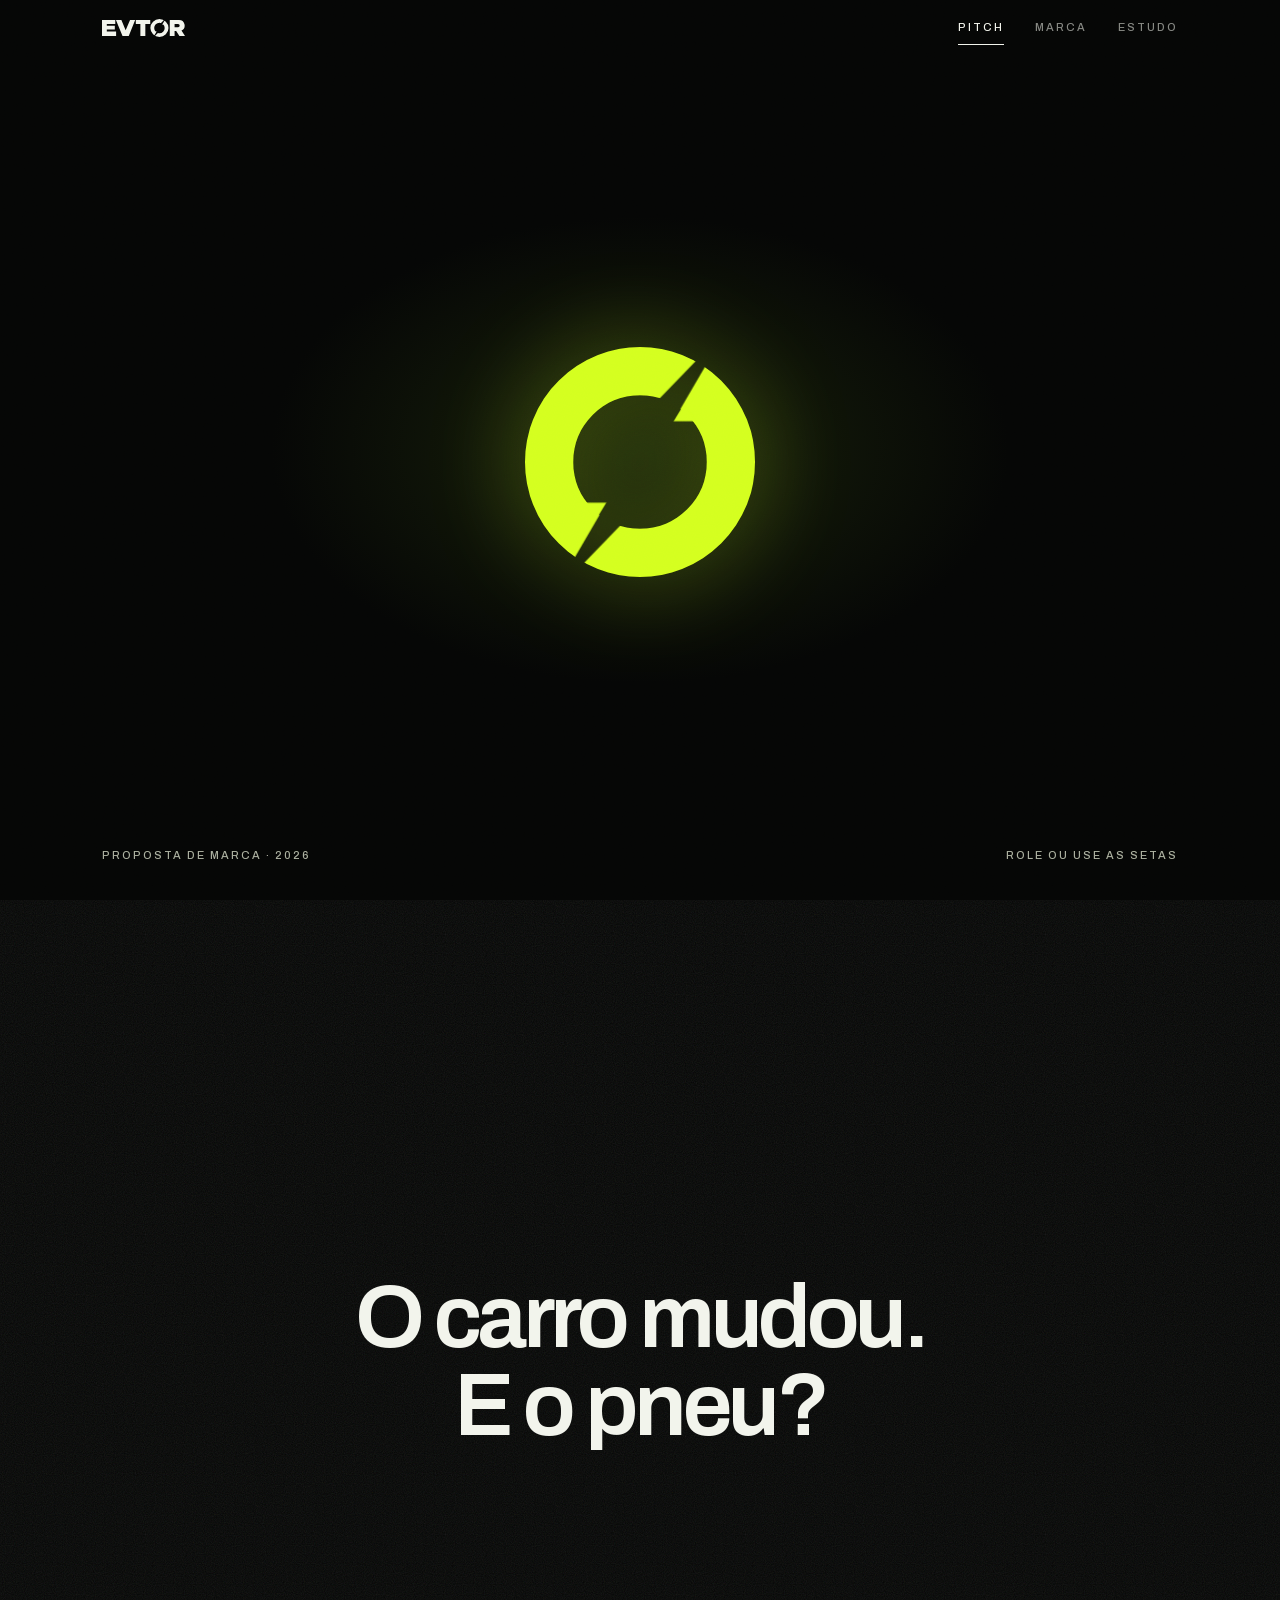
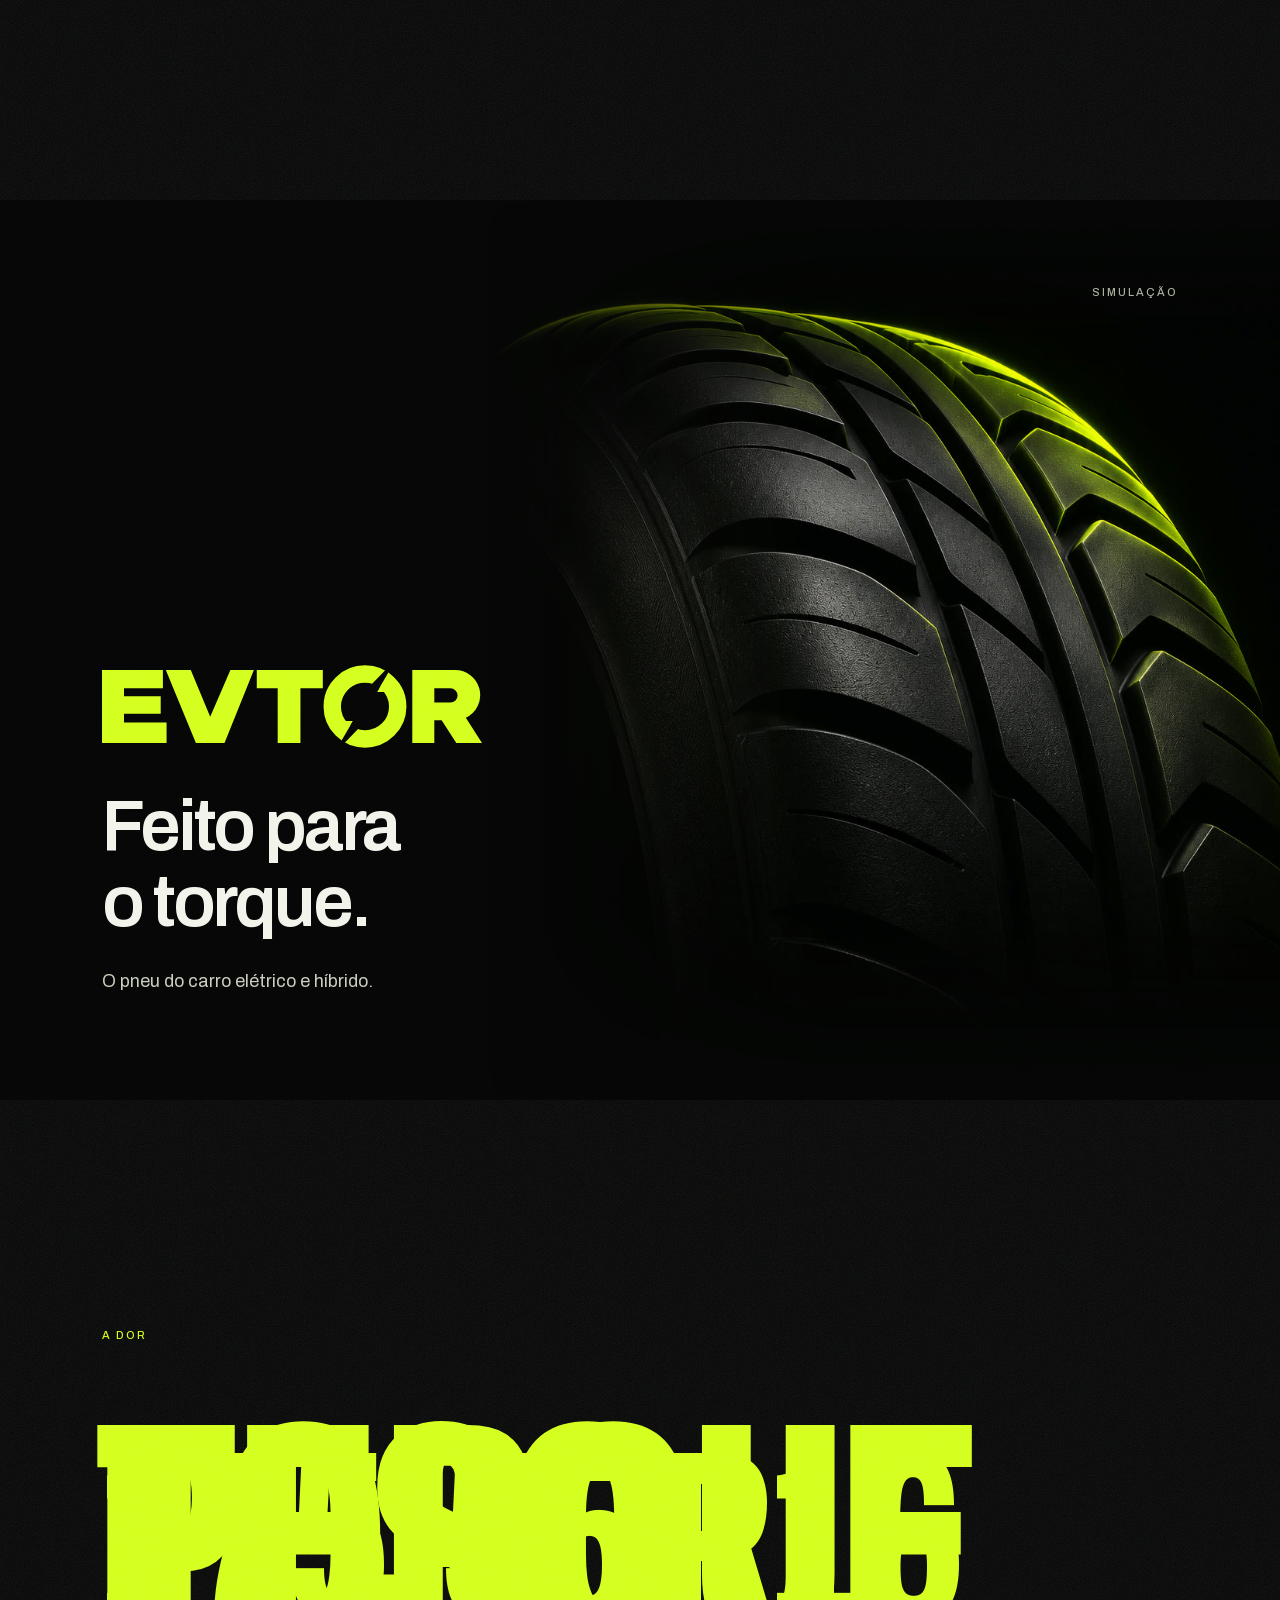
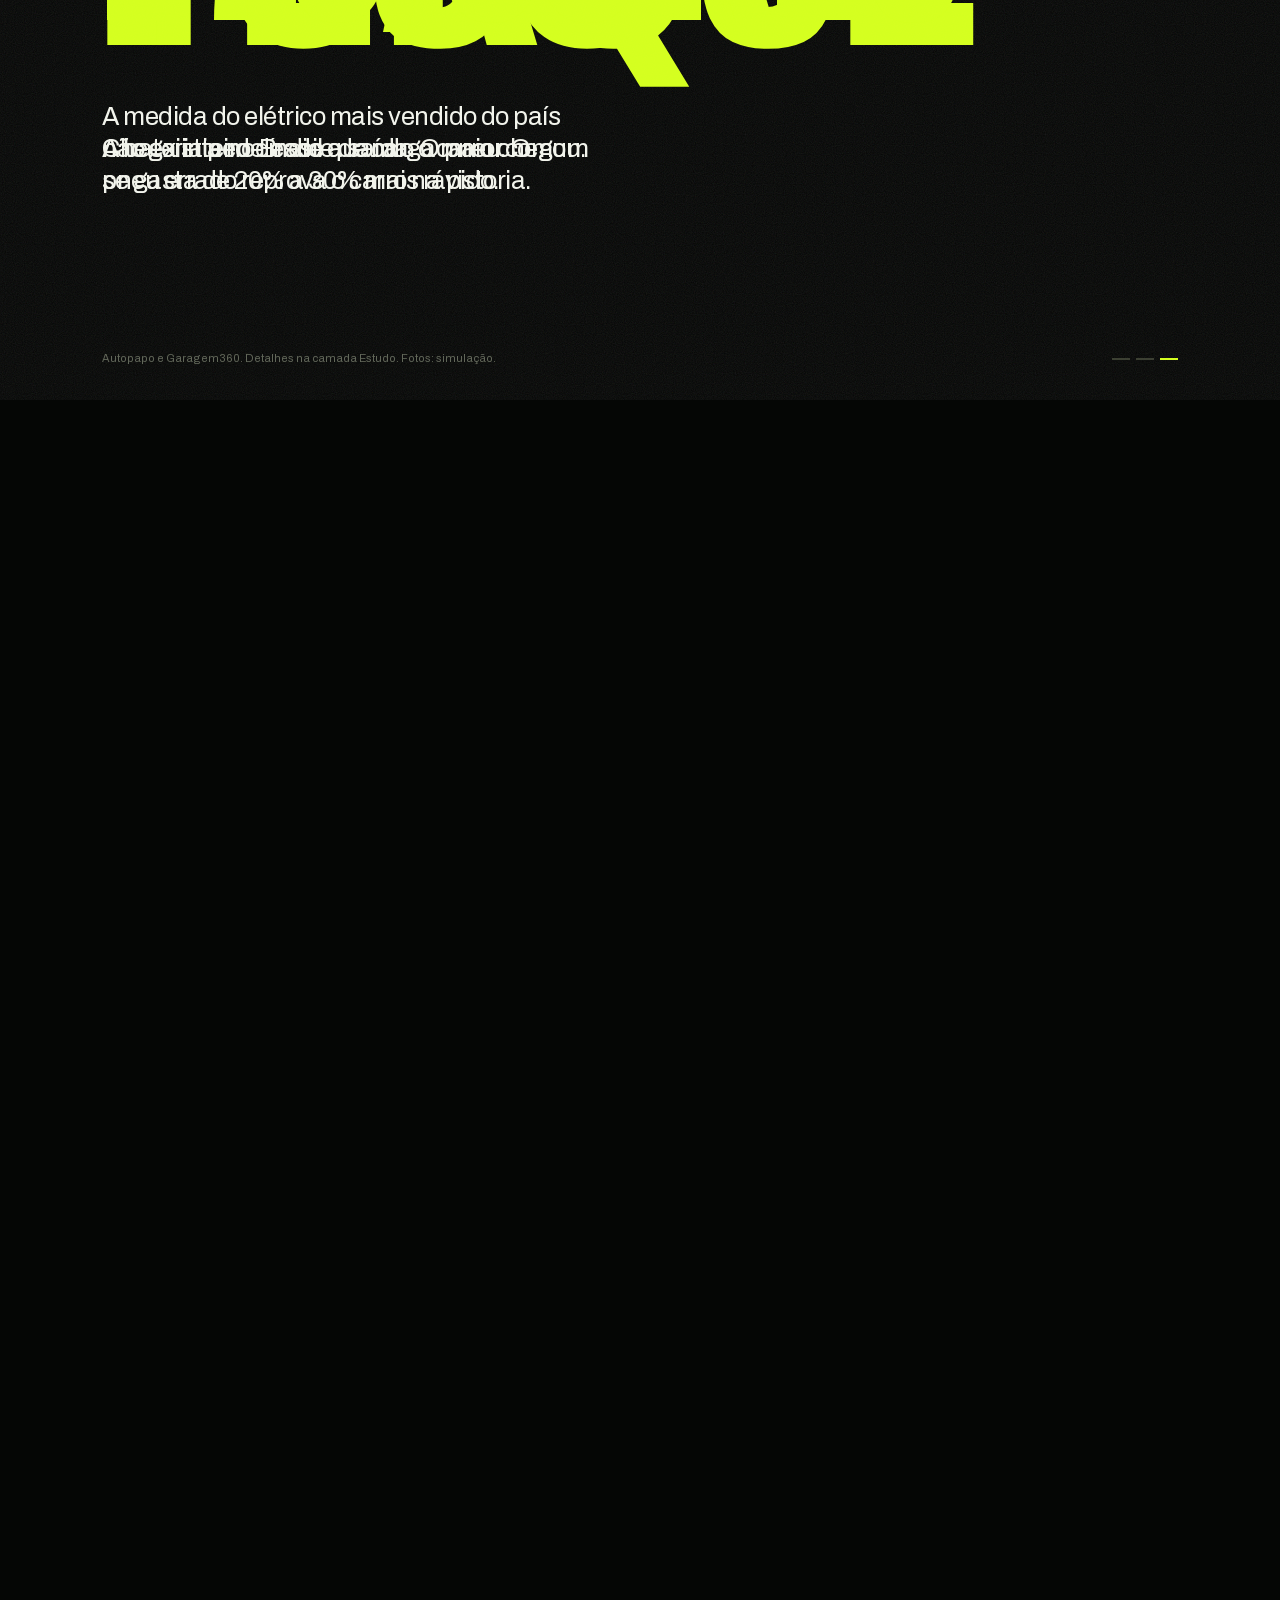
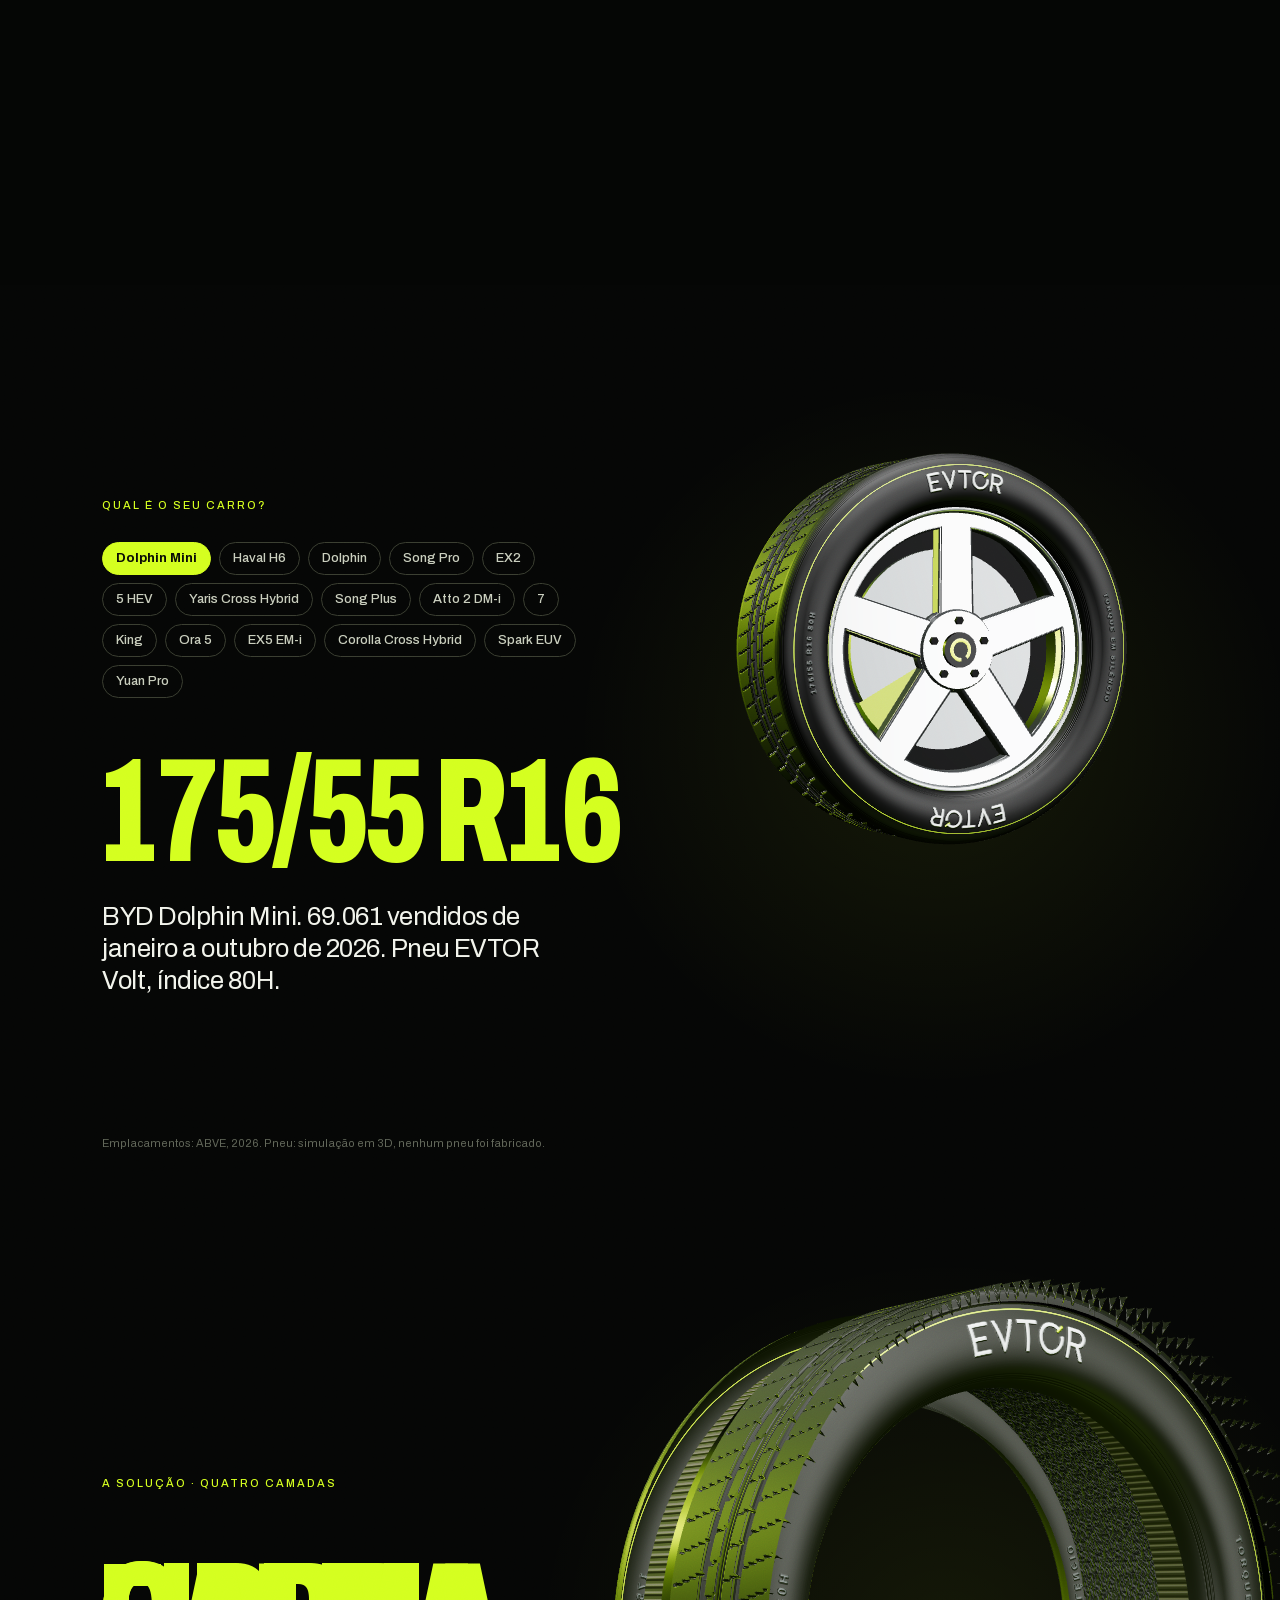
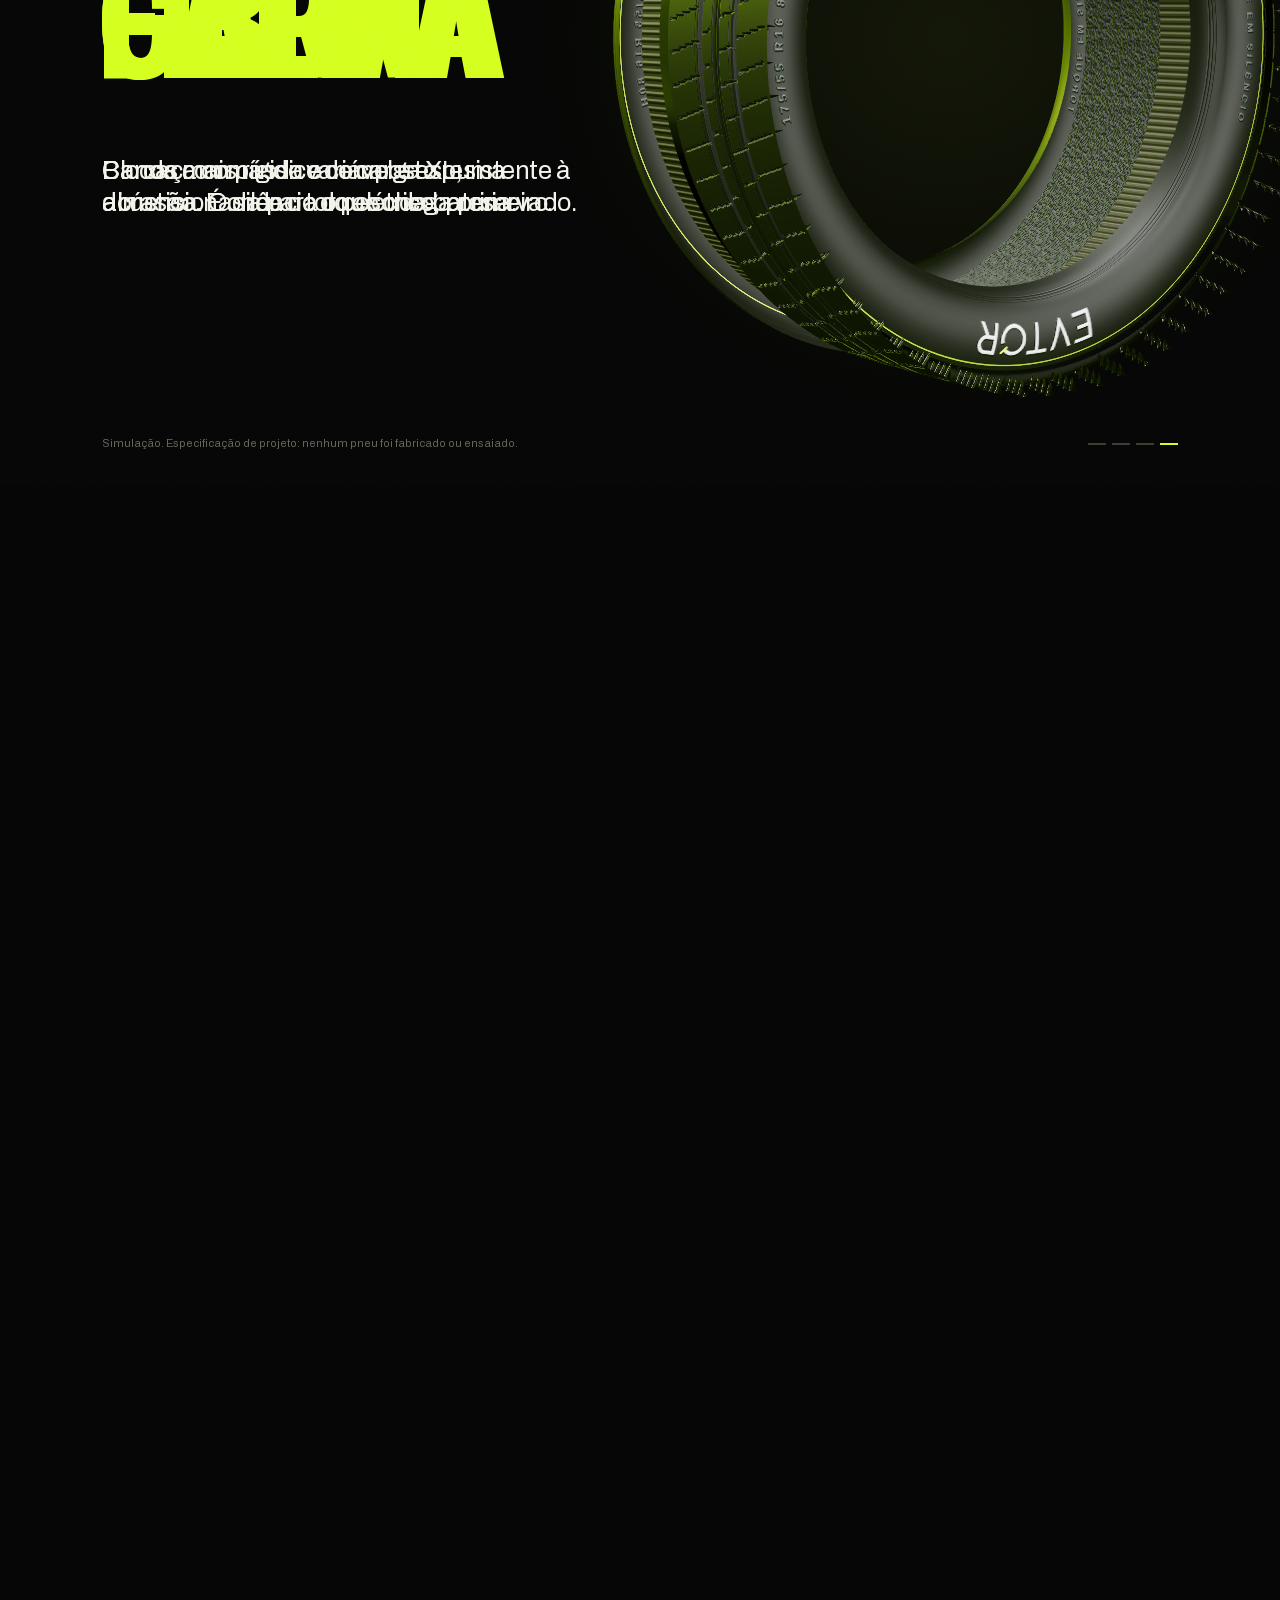
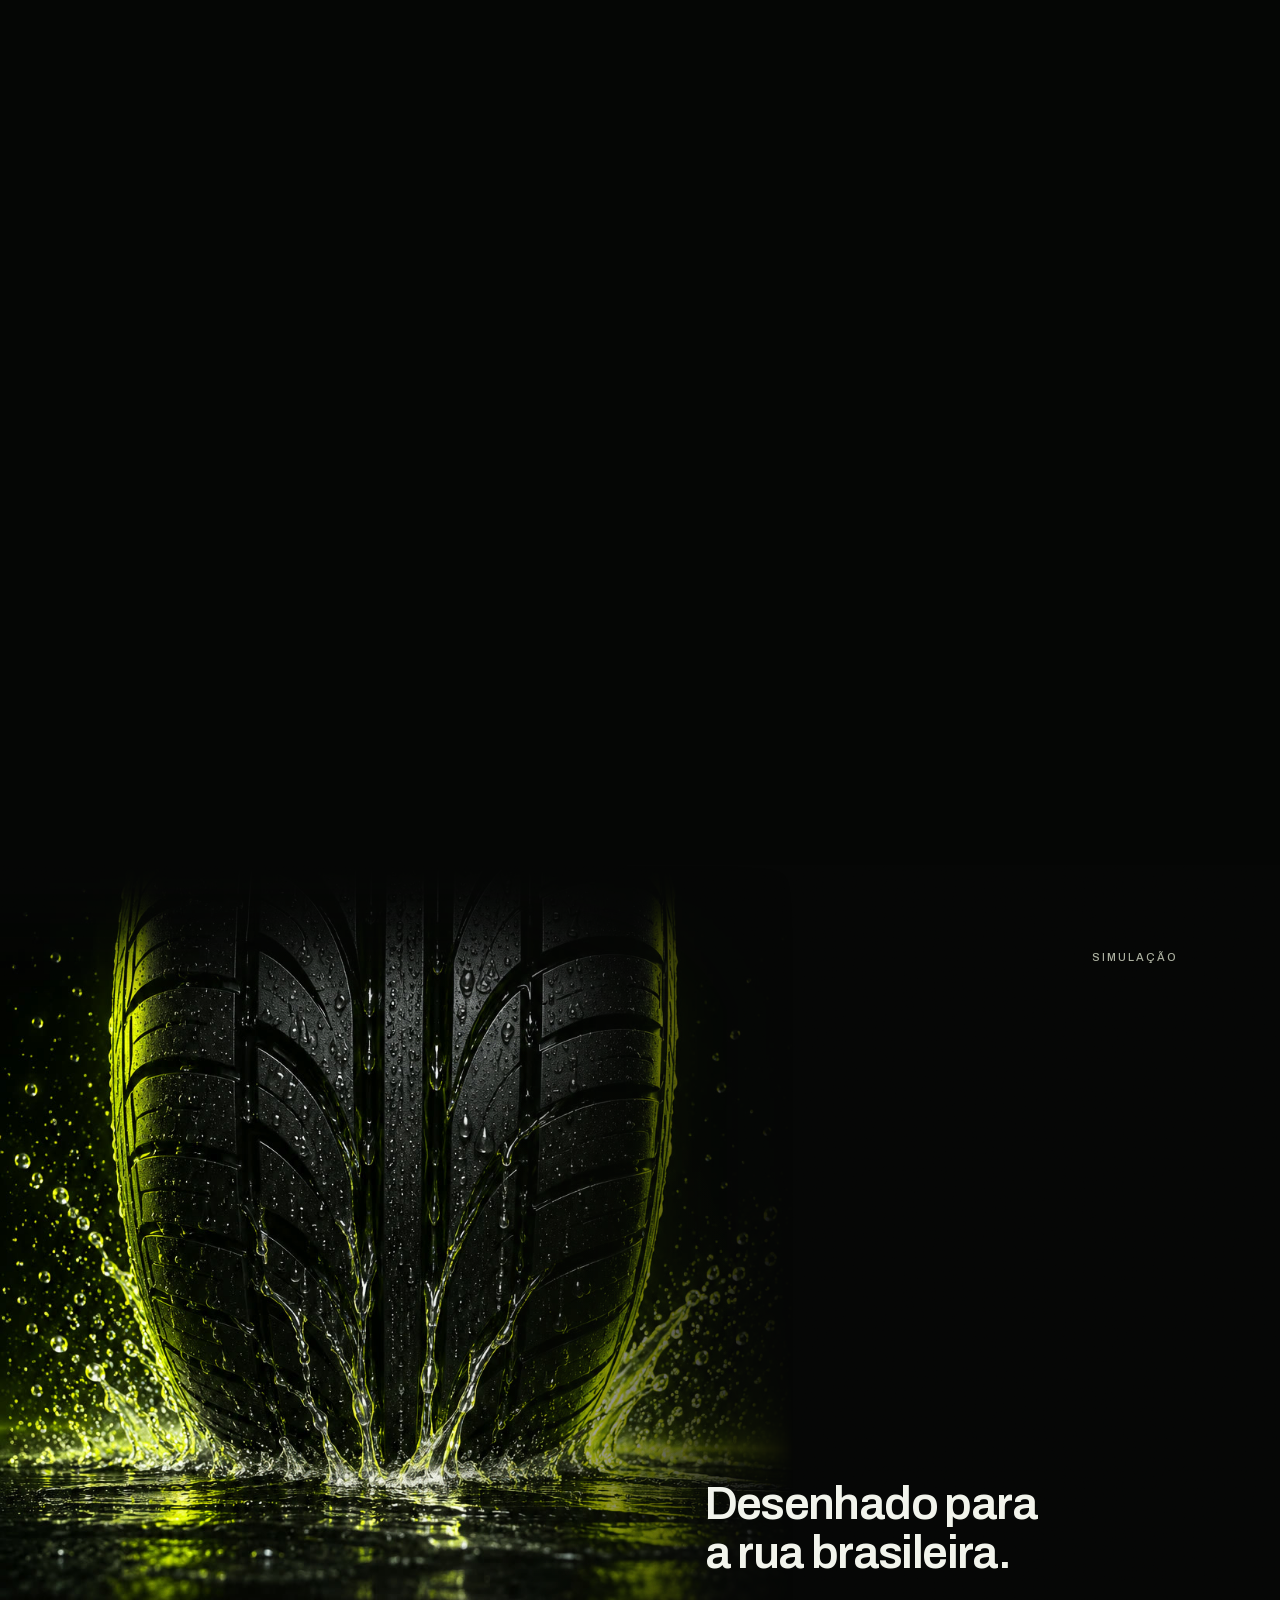
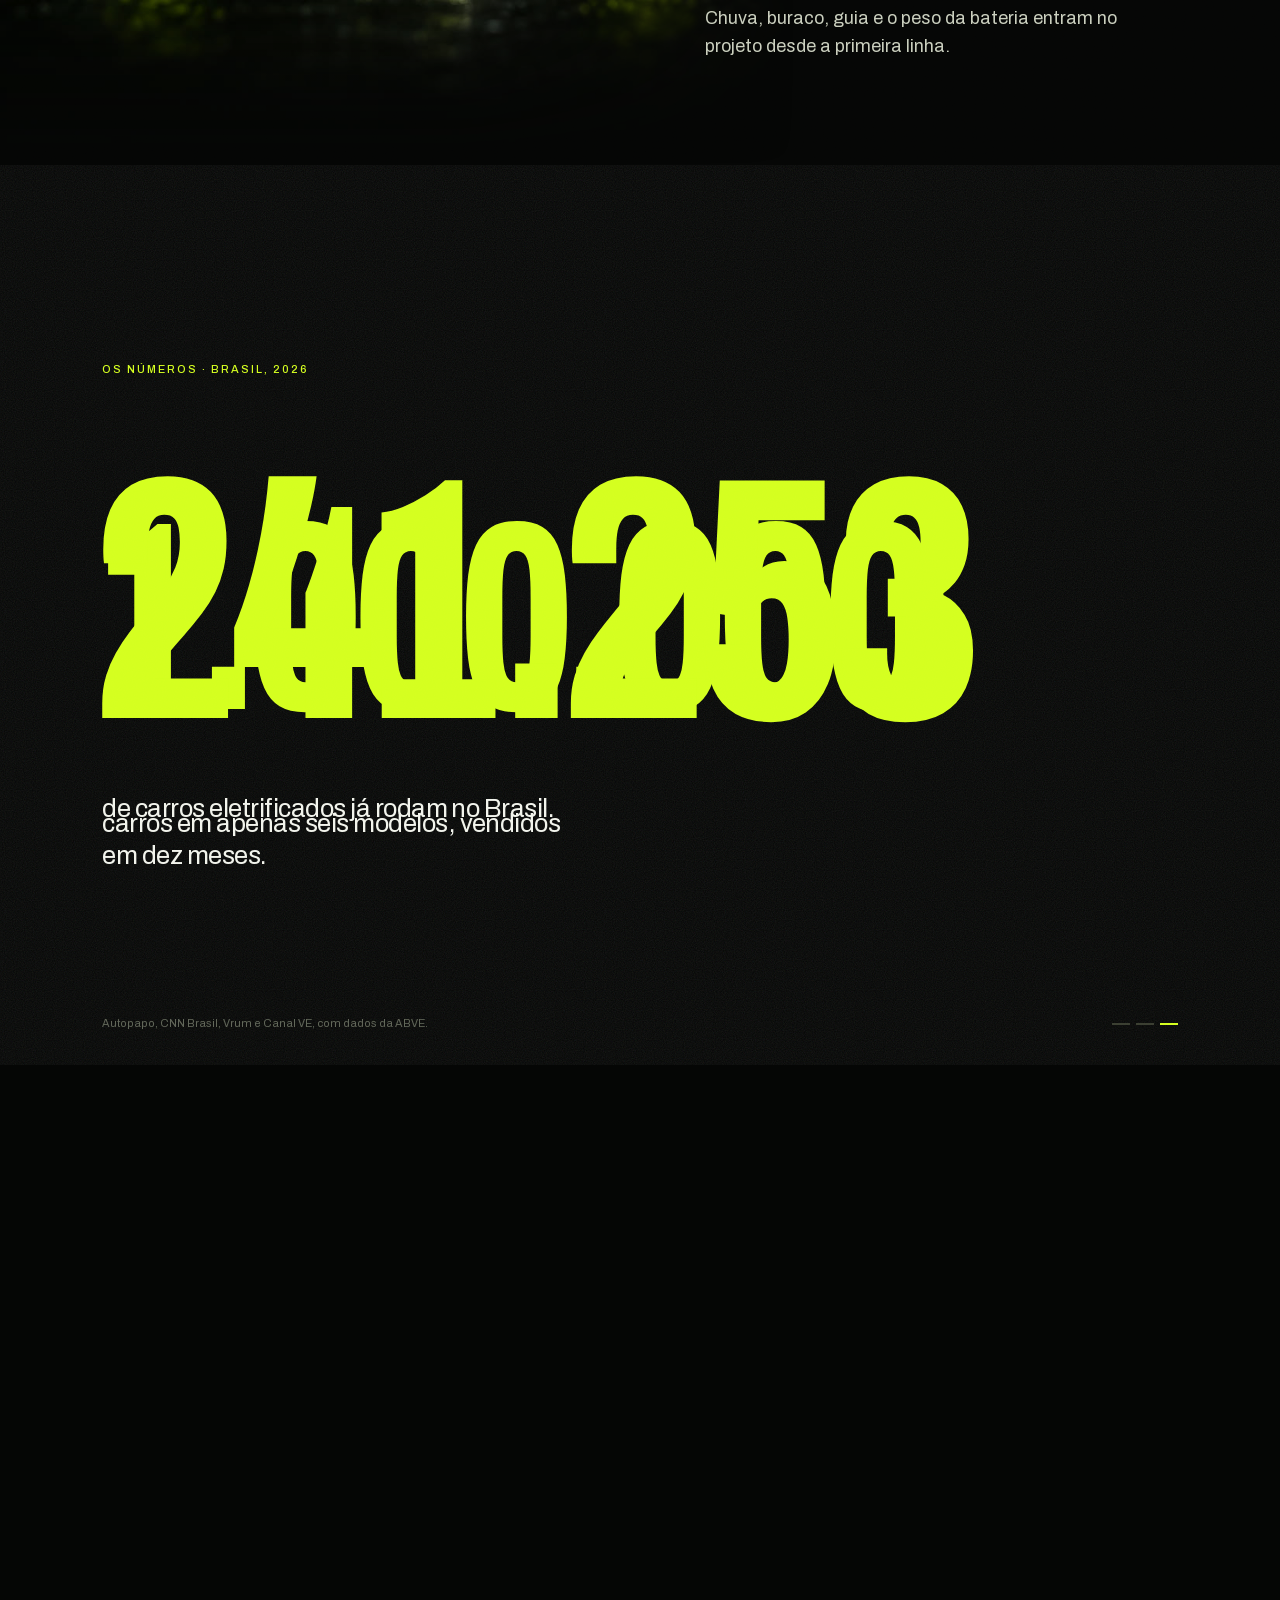
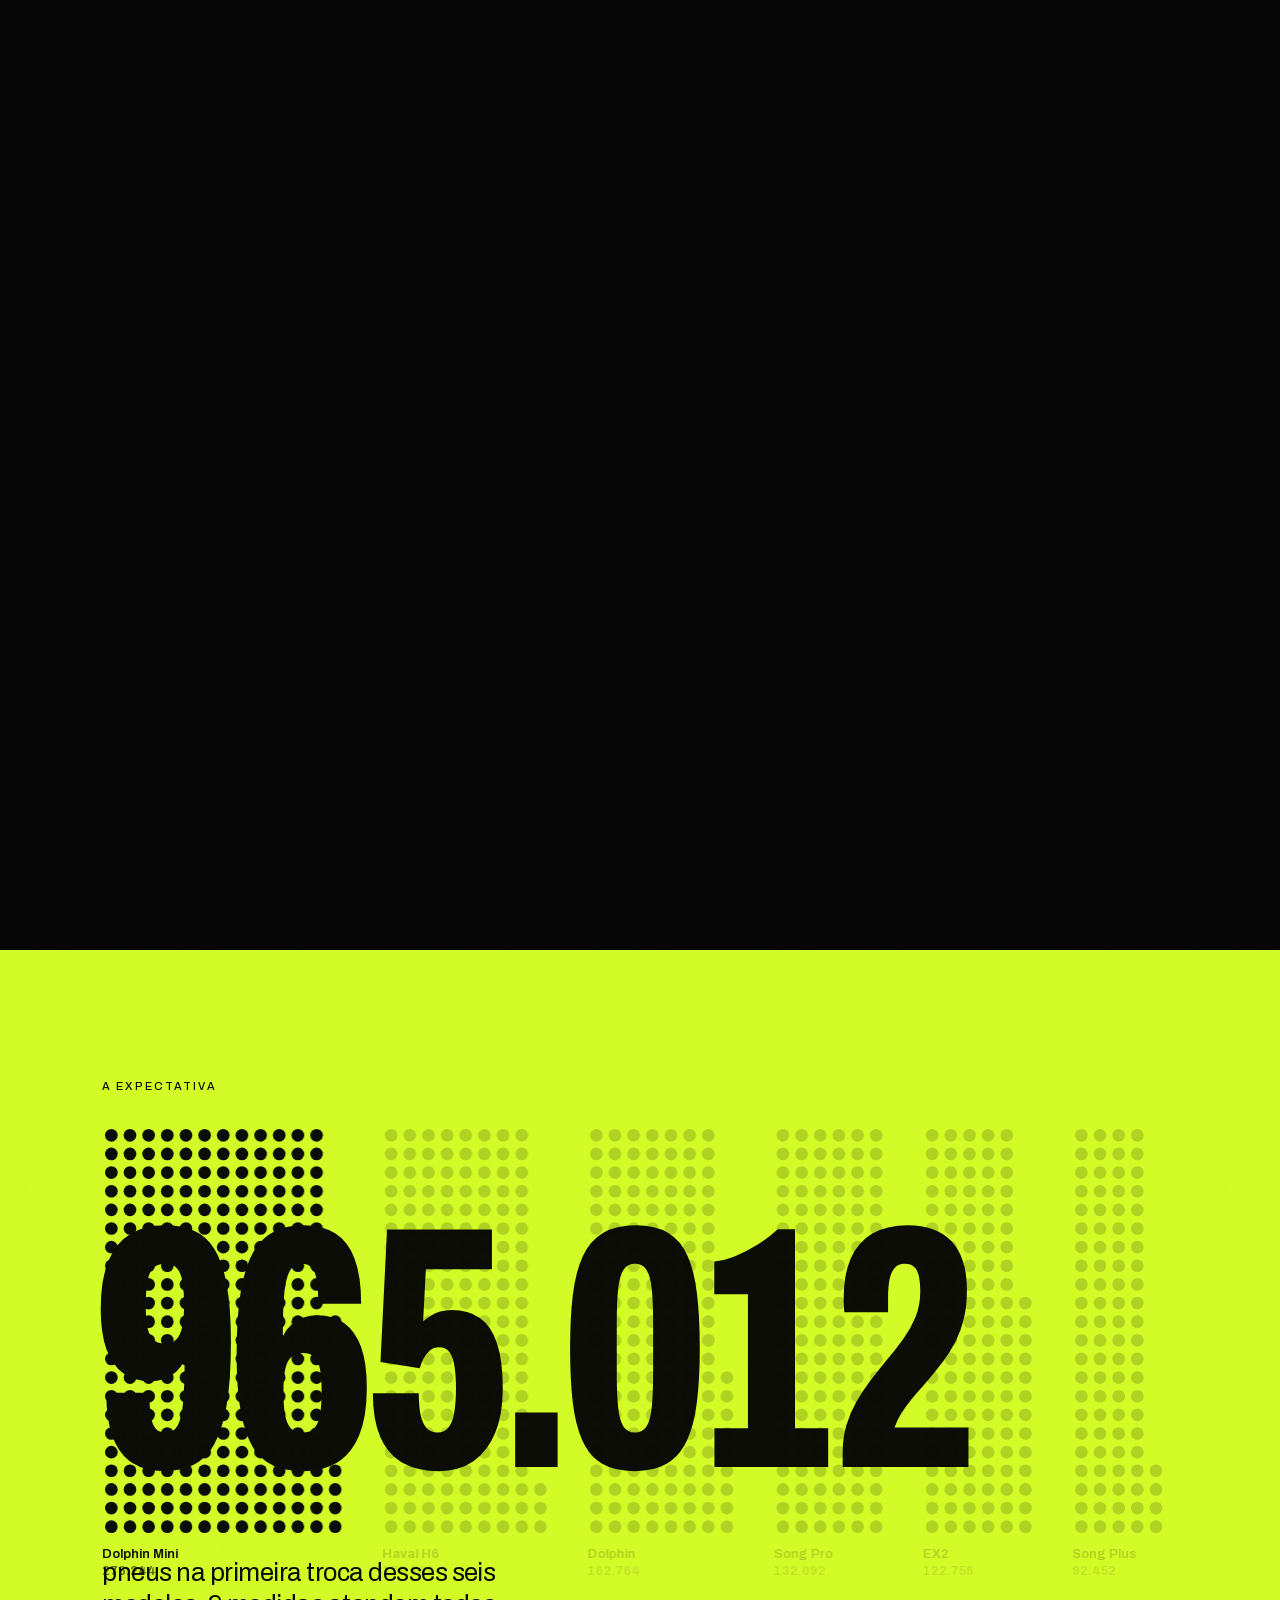
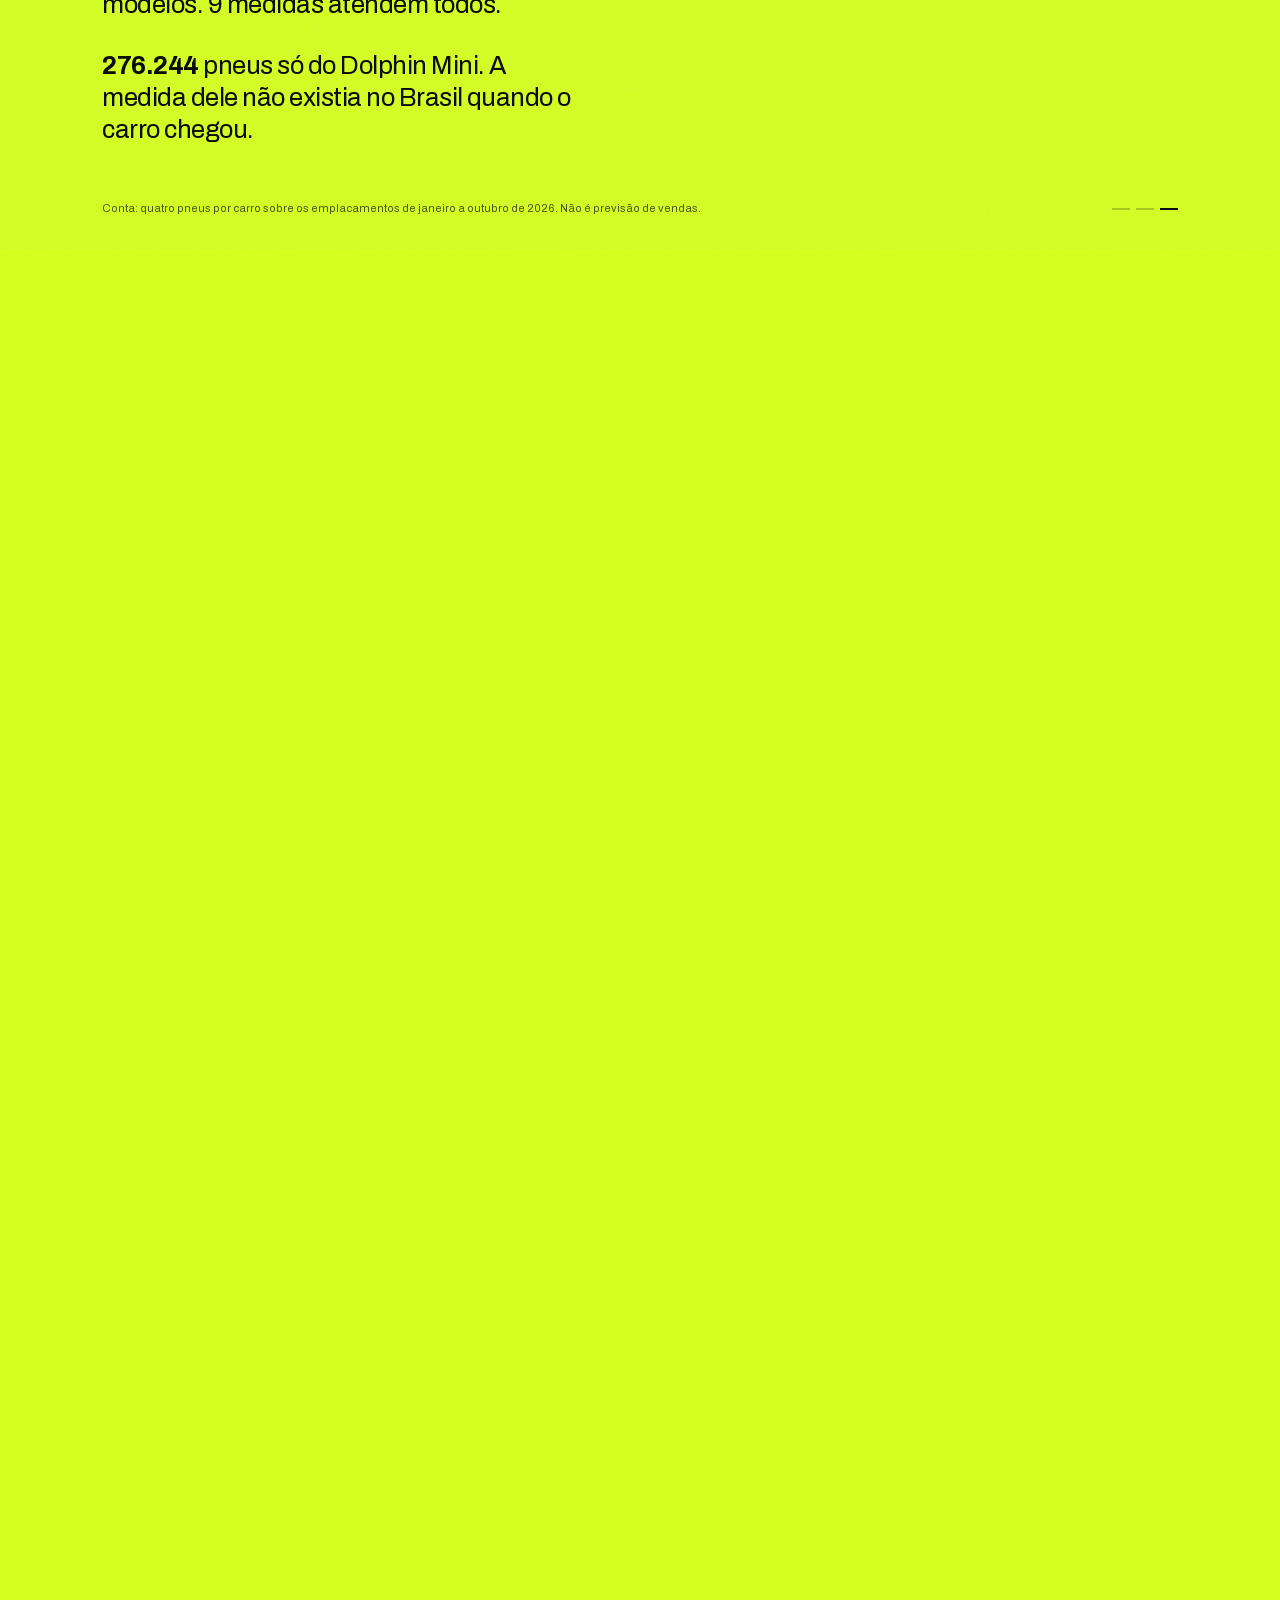
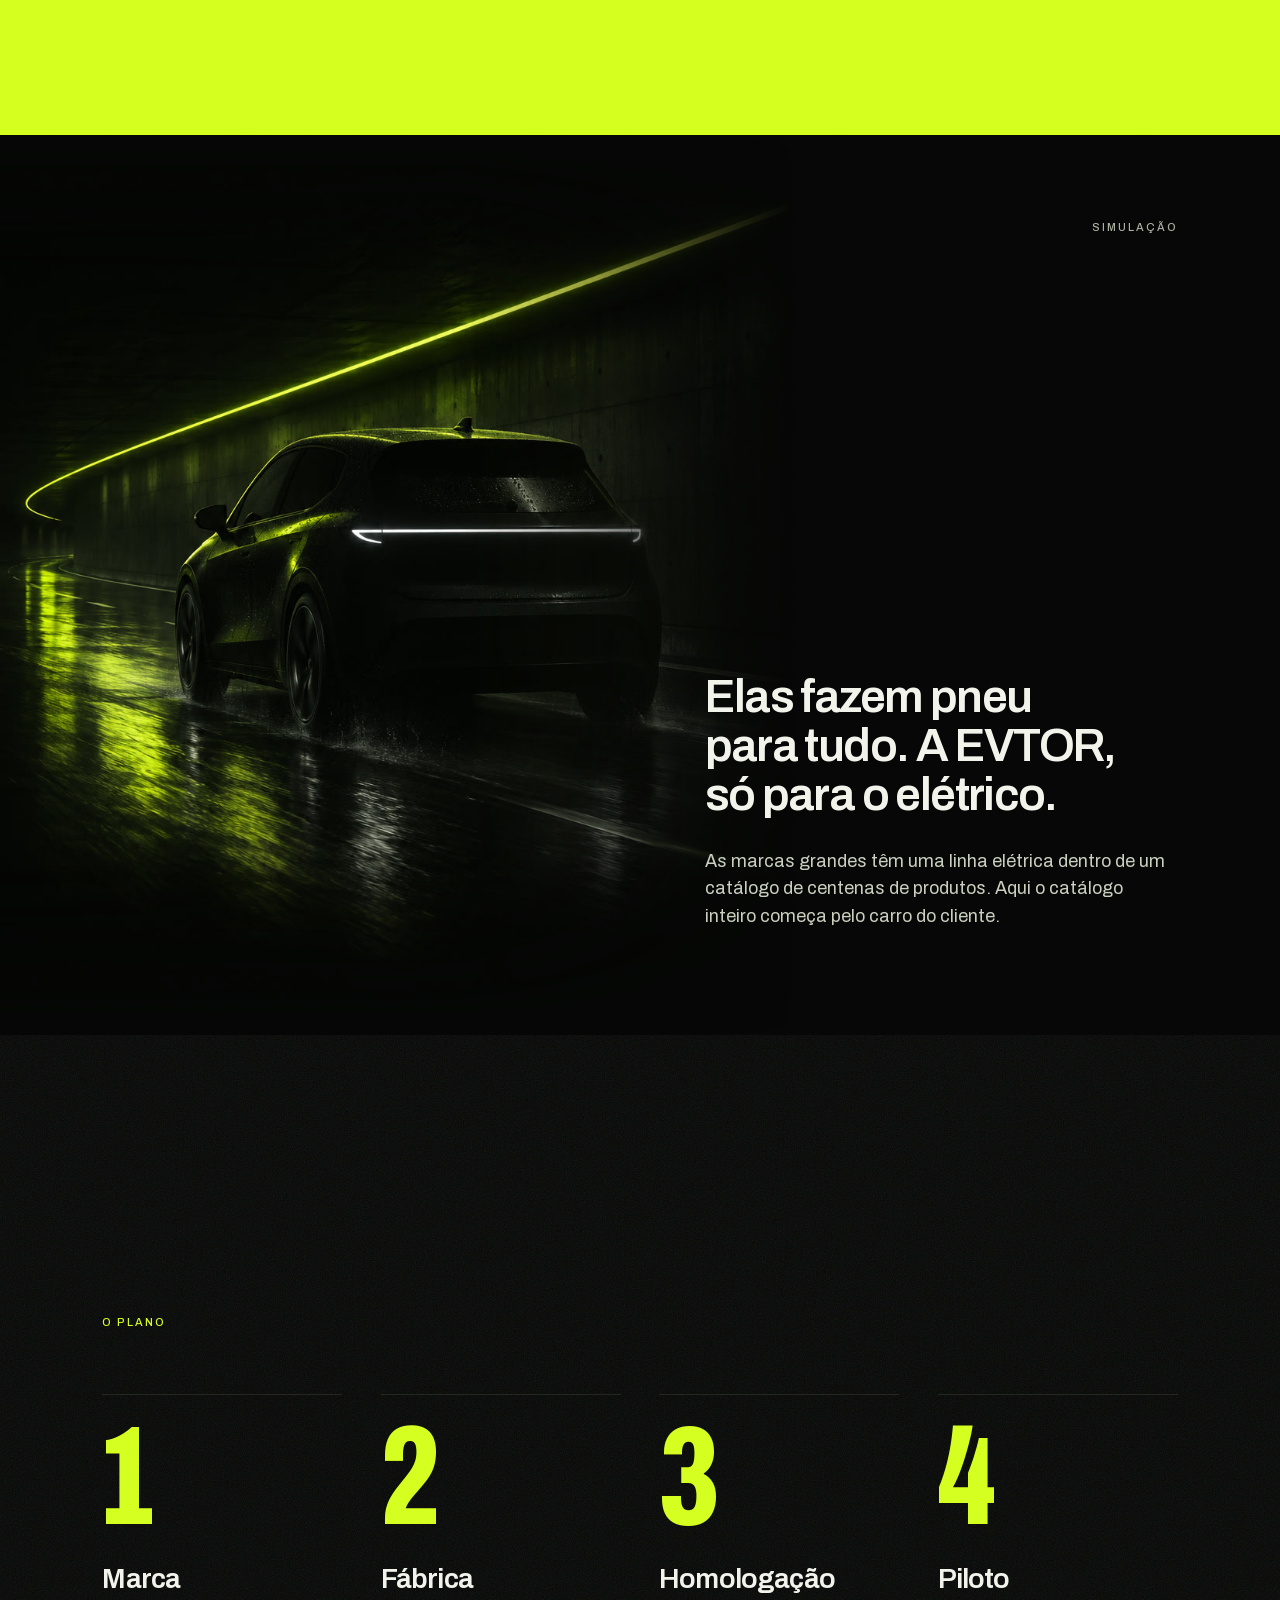
==== index.html @ c9d80bfb "Pitch: pneu 3D em camadas, seu carro, pontos e modo apresentador - Solução: pneu 3D abre em quatro c" ====
<!doctype html>
<html lang="pt-BR">
<head>
<meta charset="utf-8">
<meta name="viewport" content="width=device-width, initial-scale=1">
<title>EVTOR — Pitch</title>
<meta name="description" content="EVTOR: o pneu do carro elétrico. Proposta de marca para a América do Sul.">
<link rel="icon" href="logo/evtor-simbolo.svg">
<link rel="stylesheet" href="pitch.css">
</head>
<body class="p-pitch">

<header class="topo">
  <a href="index.html" aria-label="EVTOR, início"><img src="logo/evtor-claro.svg" alt="" width="83" height="18"></a>
  <nav class="abas" aria-label="Camadas da apresentação">
    <a href="index.html" aria-current="page">Pitch</a><a href="marca.html">Marca</a><a href="estudo.html">Estudo</a>
  </nav>
  <div class="barra" aria-hidden="true"><i id="avanco"></i></div>
</header>

<main>

<section class="tela centro" id="abre" data-nome="Abertura" data-fala="Espere o raio cortar o aro. Diga o seu nome e uma frase: vim falar do pneu do carro elétrico.">
  <svg class="icone" viewBox="0 0 100 100" role="img" aria-label="Símbolo EVTOR">
    <defs>
      <mask id="corte" maskUnits="userSpaceOnUse" x="-10" y="-10" width="120" height="120">
        <rect x="-10" y="-10" width="120" height="120" fill="#fff"/>
        <path class="fenda" d="M56 25L82.5 -2.4L86 -4.7L64.5 32.3Z" fill="#000"/>
        <path class="fenda" d="M56 25L82.5 -2.4L86 -4.7L64.5 32.3Z" fill="#000" transform="rotate(180 50 50)"/>
      </mask>
    </defs>
    <g mask="url(#corte)">
      <circle class="aro" cx="50" cy="50" r="39.5" fill="none" stroke="currentColor" stroke-width="21" pathLength="1" transform="rotate(-90 50 50)"/>
      <path class="farpa" d="M64.5 32.3H74.5L69 25Z" fill="currentColor"/>
      <path class="farpa" d="M64.5 32.3H74.5L69 25Z" fill="currentColor" transform="rotate(180 50 50)"/>
    </g>
  </svg>
  <span class="canto ie">Proposta de marca · 2026</span><span class="canto id">Role ou use as setas</span>
</section>

<section class="tela centro" id="pergunta" data-nome="A pergunta" data-fala="Leia a pergunta e pare dois segundos. O motor mudou, a bateria mudou, o peso mudou. O pneu na loja é o mesmo.">
  <h2 class="enorme">O carro mudou.<br>E o pneu?</h2>
</section>

<section class="tela foto abre" id="produto" data-nome="O produto" data-fala="EVTOR. Uma marca de pneus que só faz pneu para carro elétrico e híbrido.">
  <img src="img/pitch/heroi.jpg" alt="Pneu preto em close, com um fio de luz limão no contorno da banda">
  <span class="canto sd">Simulação</span>
  <div class="legenda">
    <h1><img src="logo/evtor.svg" alt="EVTOR" width="518" height="114"></h1>
    <h2>Feito para o torque.</h2>
    <p class="frase">O pneu do carro elétrico e híbrido.</p>
  </div>
</section>

<section class="cena" id="dor" data-nome="A dor">
  <div class="palco">
    <img class="fundo-passo" data-passo="0" src="img/pitch/torque.jpg" alt="" loading="lazy">
    <img class="fundo-passo" data-passo="1" src="img/pitch/peso.jpg" alt="" loading="lazy">
    <p class="sobre">A dor</p>
    <div class="passos">
      <div class="passo" data-fala="O motor elétrico entrega o torque todo na saída. O pneu comum não foi feito para isso e acaba antes.">
        <p class="palavra">Torque</p>
        <p class="dito">Chega inteiro desde a saída. O pneu comum se gasta de 20% a 30% mais rápido.</p>
      </div>
      <div class="passo" data-fala="A bateria pesa. O pneu precisa de índice de carga maior. Com o índice errado, o carro reprova na vistoria.">
        <p class="palavra">Peso</p>
        <p class="dito">A bateria pede índice de carga maior. O pneu errado reprova o carro na vistoria.</p>
      </div>
      <div class="passo" data-fala="Esta é a medida do Dolphin Mini, o elétrico mais vendido do Brasil. Quando o carro chegou, esse pneu não existia aqui.">
        <p class="numero" style="--t:19vw">175/55 R16</p>
        <p class="dito">A medida do elétrico mais vendido do país não existia no Brasil quando o carro chegou.</p>
      </div>
    </div>
    <p class="fonte rodape">Autopapo e Garagem360. Detalhes na camada Estudo. Fotos: simulação.</p>
  </div>
</section>

<section class="tela carro" id="carro" data-nome="O seu carro" data-fala="Pergunte à sala: quem aqui tem carro elétrico ou híbrido? Clique no modelo da pessoa. Se ninguém tiver, fique no Dolphin Mini. Mostre a medida e o pneu com ela gravada.">
  <canvas id="pneuCarro" aria-hidden="true"></canvas>
  <p class="sobre">Qual é o seu carro?</p>
  <div class="fichas" id="fichas" role="group" aria-label="Modelos eletrificados"></div>
  <div class="leitura" id="leitura" aria-live="polite"></div>
  <p class="fonte rodape">Emplacamentos: ABVE, 2026. Pneu: simulação em 3D, nenhum pneu foi fabricado.</p>
</section>

<section class="cena com-fundo lado" id="solucao" data-nome="A solução">
  <div class="palco">
    <canvas class="fundo3d" id="pneuCamadas" aria-hidden="true"></canvas>
    <img class="fundo" src="img/pitch/anatomia.jpg" alt="Pneu em vista explodida, aberto em quatro camadas" loading="lazy">
    <p class="sobre">A solução · Quatro camadas</p>
    <div class="passos">
      <div class="passo" data-fala="Primeira camada, a banda. Mais rígida, porque é onde o torque chega primeiro.">
        <p class="palavra">Garra</p>
        <p class="dito">Banda mais rígida e composto resistente à abrasão. É onde o torque chega primeiro.</p>
      </div>
      <div class="passo" data-fala="Segunda, o composto. Rola com menos perda: mais quilômetros por carga.">
        <p class="palavra">Giro</p>
        <p class="dito">Composto de baixa resistência ao rolamento. Mais quilômetros por carga.</p>
      </div>
      <div class="passo" data-fala="Terceira, a carcaça. Dimensionada para o peso da bateria.">
        <p class="palavra">Fibra</p>
        <p class="dito">Carcaça com índice de carga XL, dimensionada para o peso da bateria.</p>
      </div>
      <div class="passo" data-fala="Quarta, o silêncio. Sem motor para encobrir, o barulho do pneu é o barulho do carro.">
        <p class="palavra">Calma</p>
        <p class="dito">Blocos com passo variável e espuma acústica. O silêncio do elétrico, preservado.</p>
      </div>
    </div>
    <p class="fonte rodape">Simulação. Especificação de projeto: nenhum pneu foi fabricado ou ensaiado.</p>
  </div>
</section>

<section class="tela foto inv" id="prova" data-nome="Na rua" data-fala="O projeto parte da rua brasileira: chuva forte, buraco e guia.">
  <img src="img/pitch/chuva.jpg" alt="Banda do pneu cortando uma lâmina de água, com gotas no ar" loading="lazy">
  <span class="canto sd">Simulação</span>
  <div class="legenda">
    <h2>Desenhado para a rua brasileira.</h2>
    <p class="frase">Chuva, buraco, guia e o peso da bateria entram no projeto desde a primeira linha.</p>
  </div>
</section>

<section class="cena" id="numeros" data-nome="Os números">
  <div class="palco">
    <p class="sobre">Os números · Brasil, 2026</p>
    <div class="passos">
      <div class="passo" data-fala="Um milhão de carros eletrificados já rodam no Brasil.">
        <p class="numero" style="--t:21vw"><span data-conta="1000000">1.000.000</span></p>
        <p class="dito">de carros eletrificados já rodam no Brasil.</p>
      </div>
      <div class="passo" data-fala="Um em cada seis carros novos vendidos hoje é eletrificado.">
        <p class="numero" style="--t:33vw"><span data-conta="17.7" data-casas="1">17,7</span>%</p>
        <p class="dito">das vendas de carros novos. Um em cada seis.</p>
      </div>
      <div class="passo" data-fala="E o mercado é concentrado: seis modelos somam quase um quarto de milhão de carros em dez meses.">
        <p class="numero" style="--t:27vw"><span id="nCarros" data-conta="241253">241.253</span></p>
        <p class="dito">carros em apenas seis modelos, vendidos em dez meses.</p>
      </div>
    </div>
    <p class="fonte rodape">Autopapo, CNN Brasil, Vrum e Canal VE, com dados da ABVE.</p>
  </div>
</section>

<section class="cena volt pontos" id="expectativa" data-nome="A expectativa">
  <div class="palco">
    <canvas id="pontos" aria-hidden="true"></canvas>
    <p class="sobre">A expectativa</p>
    <div class="passos">
      <div class="passo" data-fala="Quatro pneus por carro. É a primeira troca desses seis modelos. Deixe claro: é uma conta, não uma previsão de vendas.">
        <p class="numero" style="--t:27vw"><span id="nPneus" data-conta="965012">965.012</span></p>
        <p class="dito">pneus na primeira troca desses seis modelos. <span id="nMedidas">9</span> medidas atendem todos.</p>
      </div>
      <div class="passo baixo" data-fala="Cada ponto na tela são mil pneus. Um bloco por modelo.">
        <p class="dito">Cada ponto são mil pneus. Um bloco para cada modelo.</p>
      </div>
      <div class="passo baixo" data-fala="Este bloco é só do Dolphin Mini. É a medida que não existia. É por ela que o piloto começa.">
        <p class="dito"><b id="nMini">276.244</b> pneus só do Dolphin Mini. A medida dele não existia no Brasil quando o carro chegou.</p>
      </div>
    </div>
    <p class="fonte rodape">Conta: quatro pneus por carro sobre os emplacamentos de janeiro a outubro de 2026. Não é previsão de vendas.</p>
  </div>
</section>

<section class="tela foto inv" id="porque" data-nome="Por que nós" data-fala="A pergunta que vão fazer: e as marcas grandes? Elas têm uma linha elétrica no meio de centenas de produtos. A EVTOR só faz isso.">
  <img src="img/pitch/tunel.jpg" alt="Carro elétrico em um túnel, com um fio de luz limão na parede" loading="lazy">
  <span class="canto sd">Simulação</span>
  <div class="legenda">
    <h2>Elas fazem pneu para tudo. A EVTOR, só para o elétrico.</h2>
    <p class="frase">As marcas grandes têm uma linha elétrica dentro de um catálogo de centenas de produtos. Aqui o catálogo inteiro começa pelo carro do cliente.</p>
  </div>
</section>

<section class="tela plano" id="plano" data-nome="O plano" data-fala="Quatro passos, nesta ordem. Nada foi fabricado ainda: o piloto é o primeiro pneu de verdade.">
  <p class="sobre">O plano</p>
  <ol class="etapas">
    <li><b>Marca</b>Registrar EVTOR no INPI, nas classes de pneus e de comércio.</li>
    <li><b>Fábrica</b>Produção terceirizada. Cotação das dez medidas da primeira fase.</li>
    <li><b>Homologação</b>Certificação do Inmetro e etiqueta de eficiência, antes de fechar o molde.</li>
    <li><b>Piloto</b>Um lote de 175/55 R16 para donos de Dolphin Mini, em uma capital.</li>
  </ol>
</section>

<section class="tela fecho" id="fecho" data-nome="Fecho" data-fala="Leia a frase. Diga o que você pede da sala. Pare e espere a primeira pergunta.">
  <h2 class="enorme">Um milhão de carros eletrificados. Uma marca feita só para eles.</h2>
  <nav class="saidas" aria-label="Continue">
    <a href="marca.html"><span>Camada 2</span>A marca</a>
    <a href="estudo.html"><span>Camada 3</span>O estudo</a>
  </nav>
  <img src="logo/evtor.svg" alt="EVTOR" width="518" height="114">
</section>

</main>

<script src="data/evtor.js"></script>
<script src="pneu3d.js"></script>
<script src="pitch.js"></script>
</body>
</html>
---- pitch.css ----
/* Archivo variável (largura 62–125, peso 400–900), salva aqui para a apresentação rodar sem internet */
@font-face { font-family: "Archivo"; font-weight: 400 900; font-stretch: 62% 125%; font-display: swap; src: url("fonts/archivo.woff2") format("woff2"); }
:root {
  --volt: #D4FF1F;    /* limão ácido: a cor da marca */
  --asfalto: #050605; /* fundo */
  --cal: #F2F4EC;     /* texto claro */
  --fumo: #8E9384;    /* texto de apoio */
  --fio: #23261D;     /* linhas finas */
  --tipo: "Archivo", "Helvetica Neue", Arial, sans-serif;
  --lado: clamp(24px, 8vw, 150px);
  --suave: cubic-bezier(0.2, 0.7, 0.2, 1);
}
* { box-sizing: border-box; }
html { scroll-behavior: smooth; }
body { margin: 0; background: var(--asfalto); color: var(--cal); font: 400 17px/1.55 var(--tipo); -webkit-font-smoothing: antialiased; }
img { display: block; max-width: 100%; height: auto; }
h1, h2, h3, p, ol, ul, dl, dd, figure { margin: 0; padding: 0; }
a { color: inherit; }
:focus-visible { outline: 2px solid var(--volt); outline-offset: 3px; }

/* Tipografia: uma família só. Título calmo, número condensado e alto, rótulo miúdo. */
h2 { font: 600 clamp(28px, 3.6vw, 56px)/1.06 var(--tipo); letter-spacing: -0.035em; text-wrap: balance; max-width: 15em; }
.enorme { font: 600 clamp(40px, 7vw, 120px)/0.98 var(--tipo); letter-spacing: -0.05em; max-width: 11em; text-wrap: balance; }
.sobre, .canto, .abas, figcaption, .rotulo-secao, .saidas span { font-size: 11px; font-weight: 500; letter-spacing: 0.18em; text-transform: uppercase; }
.sobre { color: var(--volt); margin-bottom: clamp(36px, 7svh, 72px); }
.numero, .palavra { font-weight: 800; font-stretch: 62%; line-height: 0.82; letter-spacing: -0.035em; color: var(--volt); white-space: nowrap; font-variant-numeric: tabular-nums; margin-left: -0.03em; }
.numero { font-size: min(var(--t, 30vw), 44svh); }
.palavra { font-size: min(25vw, 36svh); text-transform: uppercase; }
.dito { font-size: clamp(20px, 2vw, 30px); line-height: 1.25; letter-spacing: -0.02em; max-width: 19em; margin-top: clamp(36px, 7svh, 72px); text-wrap: pretty; }
.frase { font-size: clamp(16px, 1.4vw, 20px); color: #C9CEBD; margin-top: 28px; max-width: 26em; text-wrap: pretty; }
.fonte { font-size: 11px; line-height: 1.5; color: #5F6457; margin-top: 40px; max-width: 46em; }
.rodape { position: absolute; left: var(--lado); bottom: 34px; margin: 0; max-width: 58%; }

/* Topo com as três camadas */
.topo { position: fixed; inset: 0 0 auto; z-index: 10; height: 56px; padding: 0 var(--lado); display: flex; align-items: center; justify-content: space-between; color: var(--cal); transition: color 0.3s; }
.p-doc .topo { background: rgba(5, 6, 5, 0.82); -webkit-backdrop-filter: blur(14px); backdrop-filter: blur(14px); }
.topo img { transition: filter 0.3s; }
.sobre-volt .topo { color: #0A0C05; }
.sobre-volt .topo img { filter: brightness(0); }
.abas { display: flex; gap: clamp(18px, 2.4vw, 36px); }
.abas a { text-decoration: none; opacity: 0.55; padding: 8px 0; border-bottom: 1px solid transparent; transition: opacity 0.2s; }
.abas a:hover { opacity: 1; }
.abas a[aria-current] { opacity: 1; border-color: currentColor; }
.barra { position: absolute; inset: auto 0 0; height: 1px; }
.barra i { display: block; height: 100%; background: currentColor; transform-origin: 0 50%; transform: scaleX(0); }

/* Telas */
.tela, .palco { min-height: 100svh; padding: 128px var(--lado) 104px; display: flex; flex-direction: column; justify-content: center; position: relative; overflow: hidden; isolation: isolate; }
.centro { align-items: center; text-align: center; }
/* grão, como em impressão */
.tela::after, .palco::after { content: ""; position: absolute; inset: 0; z-index: 3; pointer-events: none; opacity: 0.1; mix-blend-mode: overlay;
  background: url("data:image/svg+xml,%3Csvg xmlns='http://www.w3.org/2000/svg' width='300' height='300'%3E%3Cfilter id='n'%3E%3CfeTurbulence type='fractalNoise' baseFrequency='.9' numOctaves='2' stitchTiles='stitch'/%3E%3C/filter%3E%3Crect width='300' height='300' filter='url(%23n)'/%3E%3C/svg%3E"); }
.canto { position: absolute; z-index: 2; color: #A9AE9D; }
.se { top: 84px; left: var(--lado); } .sd { top: 84px; right: var(--lado); } .ie { bottom: 36px; left: var(--lado); } .id { bottom: 36px; right: var(--lado); }
.volt { background: var(--volt); color: #0A0C05; }
.volt .sobre, .volt .canto, .volt .numero { color: #0A0C05; }
.volt .fonte { color: #4A5612; }

.anima .tela > * { opacity: 0; transform: translateY(18px); transition: opacity 0.9s var(--suave), transform 0.9s var(--suave); }
.anima .tela.vista > * { opacity: 1; transform: none; }
.tela.vista > :nth-child(2) { transition-delay: 0.1s; }
.tela.vista > :nth-child(n + 3) { transition-delay: 0.2s; }

/* Abertura: o ícone se desenha e o raio corta o aro */
#abre { background: radial-gradient(40% 36% at 50% 50%, #18220A 0%, var(--asfalto) 72%); }
.icone { width: min(42vw, 230px); color: var(--volt); opacity: 1 !important; transform: none !important; filter: drop-shadow(0 0 46px rgba(212, 255, 31, 0.3)); }
.icone .aro { stroke-dasharray: 1; }
.anima .icone .aro { stroke-dashoffset: 1; animation: desenha 1.3s 0.3s var(--suave) forwards; }
.anima .icone .fenda, .anima .icone .farpa { opacity: 0; animation: corta 0.22s 1.55s ease-out forwards; }
.anima .icone { animation: pulsa 3.2s 2s ease-in-out infinite; }
@keyframes desenha { to { stroke-dashoffset: 0; } }
@keyframes corta { to { opacity: 1; } }
@keyframes pulsa { 50% { filter: drop-shadow(0 0 80px rgba(212, 255, 31, 0.55)); } }

/* Cenas: o palco prende na tela e os passos trocam no lugar */
.passo + .passo { margin-top: 96px; }
.marcas { display: none; }
.anima .cena { height: calc(100svh + var(--n, 3) * 55svh); }
.anima .palco { position: sticky; top: 0; height: 100svh; }
.anima .passos { display: grid; }
.anima .passo { grid-area: 1 / 1; margin: 0; align-self: center; opacity: 0; transform: translateY(14px); transition: opacity 0.45s var(--suave), transform 0.45s var(--suave); }
.anima .passo.ativo { opacity: 1; transform: none; transition-delay: 0.12s; }
.anima .marcas { display: grid; gap: 6px; position: absolute; right: var(--lado); bottom: 40px; grid-auto-flow: column; }
.marcas i { width: 18px; height: 2px; background: #3A3E31; transition: background 0.3s; }
.marcas i.ativo { background: var(--volt); }

/* Fotos: dissolvem no fundo, sem corte reto. São simulações da marca aplicada. */
.foto { justify-content: flex-end; }
.foto, .lado .palco { background: radial-gradient(46% 60% at 74% 50%, rgba(212, 255, 31, 0.07), rgba(212, 255, 31, 0) 70%), var(--asfalto); }
.foto.inv { background: radial-gradient(46% 60% at 26% 50%, rgba(212, 255, 31, 0.07), rgba(212, 255, 31, 0) 70%), var(--asfalto); }
.foto > img, .lado .fundo { --lateral: linear-gradient(90deg, transparent 0%, #000 42%); -webkit-mask-image: var(--lateral), linear-gradient(transparent 0%, #000 16%, #000 80%, transparent 100%); mask-image: var(--lateral), linear-gradient(transparent 0%, #000 16%, #000 80%, transparent 100%); -webkit-mask-composite: source-in; mask-composite: intersect; }
.foto.inv > img { --lateral: linear-gradient(270deg, transparent 0%, #000 42%); }
.foto > img { position: absolute; inset: 0 0 0 38%; z-index: -1; width: 62%; height: 100%; object-fit: cover; opacity: 1 !important; transform: none !important; }
.foto.inv > img { inset: 0 38% 0 0; }
.legenda { max-width: 42%; }
.foto.inv .legenda { margin-left: 56%; max-width: none; }
.abre h1 img { width: min(30vw, 380px); }
.abre h2 { font-size: clamp(40px, 5.6vw, 96px); letter-spacing: -0.045em; margin-top: 40px; }
.com-fundo .fundo { position: absolute; z-index: -2; height: 100%; object-fit: cover; }
.lado .fundo { inset: 0 0 0 40%; width: 60%; }
.lado .passo { max-width: 46%; }
.lado .palavra { font-size: min(13vw, 30svh); }

/* Fecho do pitch: a frase, as duas saídas e o logo */
.fecho { justify-content: space-between; padding-top: 150px; background: radial-gradient(50% 50% at 80% 90%, #18220A 0%, var(--asfalto) 70%); }
.fecho > img { width: min(40vw, 440px); align-self: flex-end; }
.saidas { display: flex; gap: 32px; margin: 56px 0; max-width: 640px; }
.saidas a { flex: 1; text-decoration: none; border-top: 1px solid var(--fio); padding: 20px 0 8px; font-size: clamp(20px, 2vw, 28px); font-weight: 600; letter-spacing: -0.02em; transition: color 0.2s, border-color 0.2s; }
.saidas a:hover { color: var(--volt); border-color: var(--volt); }
.saidas span { display: block; color: var(--fumo); margin-bottom: 10px; font-weight: 500; }

/* ---------- Camadas Marca e Estudo: seções com rótulo à esquerda e muito respiro ---------- */
.capa-doc { min-height: 82svh; }
.capa-doc h1 img { width: min(62vw, 720px); filter: drop-shadow(0 0 70px rgba(212, 255, 31, 0.2)); }
.capa-doc .sobre { margin-bottom: 40px; }
.capa-doc .frase { margin-top: 44px; }
.secao { display: grid; grid-template-columns: minmax(150px, 1fr) minmax(0, 3.4fr); gap: 48px clamp(32px, 6vw, 110px); padding: clamp(88px, 15svh, 170px) var(--lado); border-top: 1px solid var(--fio); }
.rotulo-secao { font-family: var(--tipo); line-height: 1.5; color: var(--volt); max-width: none; align-self: start; position: sticky; top: 96px; }
.rotulo-secao small { display: block; margin-top: 10px; color: var(--fumo); font-size: 11px; letter-spacing: 0.04em; text-transform: none; }
.anima .secao > * { opacity: 0; transform: translateY(18px); transition: opacity 0.9s var(--suave), transform 0.9s var(--suave); }
.anima .secao.vista > * { opacity: 1; transform: none; }
.secao .dito { margin-top: 44px; }
.secao .dito:first-child { margin-top: 0; }

.fatos { display: grid; grid-template-columns: repeat(auto-fit, minmax(190px, 1fr)); gap: 56px 48px; }
.secao .dito + .fatos { margin-top: 64px; }
.fatos dt { font-size: clamp(40px, 4.6vw, 72px); font-weight: 800; font-stretch: 62%; line-height: 0.9; color: var(--volt); font-variant-numeric: tabular-nums; }
.fatos dd { margin-top: 16px; color: var(--fumo); font-size: 15px; max-width: 17em; }

.ficha > div { display: grid; grid-template-columns: minmax(110px, 1fr) minmax(0, 3fr); gap: 12px 40px; padding: 30px 0; border-top: 1px solid var(--fio); }
.ficha > div:first-child { border-top: 0; padding-top: 0; }
.ficha dt { font-weight: 600; }
.ficha dd { color: #C9CEBD; max-width: 34em; }
.ficha small, .tamanhos small { display: block; color: var(--fumo); font-size: 13px; margin: 6px 0 28px; }
.cores { display: grid; grid-template-columns: repeat(auto-fit, minmax(120px, 1fr)); gap: 24px; max-width: none !important; font-size: 13px; font-variant-numeric: tabular-nums; color: var(--fumo) !important; }
.cores i { display: block; aspect-ratio: 5 / 3; margin-bottom: 12px; }
.cores b { display: block; color: var(--cal); font-size: 15px; }
.t-cond { font-weight: 800; font-stretch: 62%; font-size: clamp(40px, 5vw, 72px); line-height: 1; color: var(--volt); }
.t-tit { font-weight: 600; font-size: clamp(26px, 3vw, 40px); letter-spacing: -0.035em; line-height: 1.1; color: var(--cal); }
.t-rot { font-size: 11px; font-weight: 500; letter-spacing: 0.18em; text-transform: uppercase; color: var(--cal); }
.versoes { display: grid; grid-template-columns: repeat(3, 1fr); gap: 16px; max-width: none !important; }
.versoes span { aspect-ratio: 16 / 10; display: grid; place-items: center; border: 1px solid var(--fio); }
.versoes img { width: 58%; }
.tamanhos { display: flex; flex-wrap: wrap; align-items: center; gap: 28px 40px; max-width: none !important; }
.tamanhos small { flex-basis: 100%; margin: 0; }

.galeria { display: grid; grid-template-columns: 1fr 1fr; gap: clamp(40px, 6vw, 96px) clamp(24px, 4vw, 64px); }
.galeria .larga { grid-column: 1 / -1; }
.galeria img { width: 100%; aspect-ratio: 4 / 5; object-fit: cover; }
.galeria .larga img { aspect-ratio: 16 / 9; }
.galeria figcaption { margin-top: 16px; color: var(--fumo); }
.icones { display: flex; flex-wrap: wrap; gap: 24px; align-items: flex-end; }
.icones div { width: 120px; height: 120px; border-radius: 27px; background: var(--volt); display: grid; place-items: center; }
.icones .escuro { background: #101209; border: 1px solid var(--fio); }
.icones div img { width: 58%; aspect-ratio: auto; }
.icones figcaption { flex-basis: 100%; }

.lista { padding-left: 1.2em; color: #C9CEBD; max-width: 40em; }
.lista li { padding: 10px 0 10px 6px; }
.fontes { font-size: 14px; color: var(--fumo); }
.fontes a { text-decoration-color: #3A3E31; text-underline-offset: 4px; }
.fontes a:hover { color: var(--volt); }

/* Ranking: modelo, medida original, volume e um fio */
.linha { display: grid; grid-template-columns: minmax(0, 1.1fr) minmax(0, 1.3fr) auto; align-items: baseline; gap: 8px 24px; padding: 22px 0 0; }
.linha .nome { font-size: clamp(16px, 1.5vw, 20px); letter-spacing: -0.01em; }
.linha .pneu { font-size: 13px; color: var(--fumo); font-variant-numeric: tabular-nums; }
.pneu em { font-style: normal; font-size: 10px; letter-spacing: 0.12em; text-transform: uppercase; color: #5F6457; margin-left: 8px; }
.valor { font-size: clamp(16px, 1.5vw, 20px); font-weight: 700; font-variant-numeric: tabular-nums; }
.trilho { grid-column: 1 / -1; height: 1px; background: var(--fio); margin-top: 8px; }
.trilho i { display: block; height: 3px; margin-top: -1px; width: var(--w); background: var(--volt); transform-origin: 0 50%; transition: transform 1.3s var(--suave); }
.hib .trilho i { background: var(--cal); }
.resto { opacity: 0.55; }
.anima .secao:not(.vista) .trilho i { transform: scaleX(0); }
.linha:nth-child(2) i { transition-delay: 0.07s; } .linha:nth-child(3) i { transition-delay: 0.14s; } .linha:nth-child(4) i { transition-delay: 0.21s; }
.linha:nth-child(5) i { transition-delay: 0.28s; } .linha:nth-child(n + 6) i { transition-delay: 0.35s; }
.c-bev, .c-hib { display: inline-block; width: 8px; height: 8px; background: var(--volt); margin-right: 6px; }
.c-hib { background: var(--cal); margin-left: 12px; }

.medidas { display: grid; grid-template-columns: repeat(auto-fill, minmax(170px, 1fr)); gap: 0 32px; margin-top: 56px; }
.medidas p { border-top: 1px solid var(--fio); padding: 18px 0 22px; }
.medidas b { display: block; font-size: 17px; font-weight: 700; font-variant-numeric: tabular-nums; }
.medidas small { font-size: 13px; color: var(--fumo); }

#linhasGrade { display: grid; grid-template-columns: repeat(auto-fit, minmax(170px, 1fr)); gap: 56px 40px; }
#linhasGrade h3 { font: 800 clamp(40px, 4.4vw, 64px)/0.9 var(--tipo); font-stretch: 62%; text-transform: uppercase; color: var(--volt); }
#linhasGrade .uso { margin-top: 14px; }
.metas { font-size: 13px; color: var(--fumo); margin-top: 6px; font-variant-numeric: tabular-nums; }
.metas b { color: var(--cal); font-weight: 600; }
.lista-medidas { font-size: 13px; line-height: 2; color: #C9CEBD; margin-top: 22px; padding-top: 16px; border-top: 1px solid var(--fio); font-variant-numeric: tabular-nums; }
.lista-medidas i { font-style: normal; color: #5F6457; margin-left: 8px; }

/* Marca: símbolo, painel de luz e explicação */
.marca { display: block; padding: 0; min-height: max(100svh, 720px); }
.marca-alto { position: absolute; inset: 15% 0 auto; display: grid; place-items: center; }
.marca-alto img { width: min(24vw, 300px); filter: drop-shadow(0 0 50px rgba(212, 255, 31, 0.3)); }
.painel { position: absolute; left: 0; bottom: 14%; width: 46%; height: 26%; background: var(--volt); display: grid; place-items: center; box-shadow: 0 0 90px 10px rgba(212, 255, 31, 0.5), 0 0 260px 60px rgba(212, 255, 31, 0.25); }
.painel img { width: 68%; }
.chao { position: absolute; inset: 86% 0 0; background: linear-gradient(180deg, rgba(212, 255, 31, 0.28), rgba(212, 255, 31, 0) 70%); filter: blur(18px); }
.marca-texto { position: absolute; right: var(--lado); bottom: 14%; width: min(38%, 460px); }
.marca-texto p { color: var(--fumo); margin-top: 18px; }

/* ---------- Pitch: foto por passo, seu carro, pneu em camadas, pontos, plano ---------- */
.fundo-passo { display: none; }
.anima .fundo-passo { display: block; position: absolute; inset: 0 0 0 54%; z-index: -2; width: 46%; height: 100%; object-fit: cover; opacity: 0; transition: opacity 0.7s var(--suave); -webkit-mask-image: linear-gradient(90deg, transparent 0%, #000 55%); mask-image: linear-gradient(90deg, transparent 0%, #000 55%); }
.anima .fundo-passo.ativo { opacity: 0.6; }
/* as fotos nunca ficam paradas: zoom lento (scale não briga com o transform da entrada) */
.anima .foto > img, .anima .fundo-passo { animation: respira 22s ease-in-out infinite alternate; }
@keyframes respira { to { scale: 1.09; } }

#pneuCarro, .fundo3d { display: none; }
.tem3d #pneuCarro { display: block; position: absolute; inset: 0 0 0 46%; z-index: -1; width: 54%; height: 100%; transform: none !important; cursor: grab; }
.carro { background: radial-gradient(40% 56% at 73% 50%, rgba(212, 255, 31, 0.08), rgba(212, 255, 31, 0) 70%), var(--asfalto); }
.carro .sobre { margin-bottom: 28px; }
.fichas { display: flex; flex-wrap: wrap; gap: 8px; max-width: 46%; }
.fichas button { font: 500 13px/1 var(--tipo); color: #C9CEBD; background: none; border: 1px solid #3A3E31; border-radius: 99px; padding: 9px 13px; cursor: pointer; transition: color 0.2s, border-color 0.2s, background 0.2s; }
.fichas button:hover { color: var(--cal); border-color: var(--cal); }
.fichas button[aria-pressed="true"] { background: var(--volt); border-color: var(--volt); color: #0A0C05; font-weight: 700; }
.leitura { max-width: 50%; margin-top: clamp(32px, 6svh, 64px); }
.leitura .numero { font-size: min(11.5vw, 26svh); }
.leitura .dito { margin-top: 28px; }
.leitura em { font-style: normal; color: var(--fumo); }

.tem3d .fundo3d { display: block; position: absolute; inset: 0; z-index: -2; width: 100%; height: 100%; }
.tem3d .fundo { display: none; }

.volt .marcas i { background: rgba(10, 12, 5, 0.22); }
.volt .marcas i.ativo { background: #0A0C05; }
#pontos { display: none; }
.anima #pontos { display: block; position: absolute; left: var(--lado); right: var(--lado); top: 176px; height: calc(100% - 176px - 268px); width: calc(100% - 2 * var(--lado)); opacity: 0; transition: opacity 0.5s; }
.anima .ve-pontos #pontos { opacity: 1; }
.anima .pontos .passo.baixo { position: absolute; left: var(--lado); bottom: 96px; }
.anima .pontos .sobre { position: absolute; top: 128px; margin: 0; }
.anima .pontos .passo.baixo .dito { margin: 0 0 8px; }
.pontos .palco { padding-bottom: 96px; }

.etapas { list-style: none; counter-reset: etapa; display: grid; grid-template-columns: repeat(4, 1fr); gap: 48px clamp(24px, 3vw, 56px); }
.etapas li { counter-increment: etapa; border-top: 1px solid var(--fio); padding-top: 22px; color: #C9CEBD; font-size: clamp(16px, 1.35vw, 20px); line-height: 1.35; }
.etapas li::before { content: counter(etapa); display: block; font-weight: 800; font-stretch: 62%; font-size: min(11vw, 22svh); line-height: 0.86; color: var(--volt); }
.etapas b { display: block; color: var(--cal); font-size: clamp(22px, 2.2vw, 34px); font-weight: 600; letter-spacing: -0.03em; margin: 22px 0 12px; }
.anima .etapas li { opacity: 0; transform: translateY(14px); transition: opacity 0.7s var(--suave), transform 0.7s var(--suave); }
.anima .vista .etapas li { opacity: 1; transform: none; }
.vista .etapas li:nth-child(2) { transition-delay: 0.25s; } .vista .etapas li:nth-child(3) { transition-delay: 0.4s; } .vista .etapas li:nth-child(4) { transition-delay: 0.55s; }
.vista .etapas li:first-child { transition-delay: 0.1s; }

@media (max-width: 900px) {
  .anima .fundo-passo { inset: 0; width: 100%; }
  .anima .fundo-passo.ativo { opacity: 0.3; }
  .fichas, .leitura { max-width: none; }
  .tem3d #pneuCarro { inset: auto 0 0 0; width: 100%; height: 42%; opacity: 0.5 !important; }
  .carro { justify-content: flex-start; }
  .leitura .numero { font-size: 17vw; }
  .etapas { grid-template-columns: 1fr 1fr; }
  .etapas li::before { font-size: 18vw; }
  body { font-size: 16px; }
  .tela, .palco { padding: 104px var(--lado) 88px; }
  .se, .sd { top: 72px; }
  .rodape { max-width: 60%; bottom: 28px; }
  .marca-alto { inset: 13% 0 auto; } .marca-alto img { width: 38vw; }
  .painel { width: 82%; height: 15%; bottom: auto; top: 42%; }
  .chao { display: none; }
  .marca-texto { left: var(--lado); right: var(--lado); width: auto; bottom: 7%; }
  /* no celular a foto ocupa a largura toda e some para o preto embaixo, onde entra o texto */
  .foto > img, .foto.inv > img { inset: 0; width: 100%; --lateral: linear-gradient(#000, #000); }
  .foto::before { content: ""; position: absolute; inset: 0; z-index: -1; background: linear-gradient(0deg, rgba(5, 6, 5, 0.96) 0%, rgba(5, 6, 5, 0.88) 30%, rgba(5, 6, 5, 0) 56%); }
  .foto, .foto.inv, .lado .palco { background: radial-gradient(90% 46% at 50% 34%, rgba(212, 255, 31, 0.07), rgba(212, 255, 31, 0) 70%), var(--asfalto); }
  .legenda, .foto.inv .legenda { max-width: none; margin-left: 0; }
  .abre h1 img { width: 44vw; }
  .lado .fundo { inset: 0; width: 100%; height: 58%; --lateral: linear-gradient(#000, #000); }
  .lado .palco { justify-content: flex-end; padding-bottom: 120px; }
  .lado .passo { max-width: none; }
  .lado .palavra { font-size: min(25vw, 36svh); }
  .lado .sobre { margin-bottom: 28px; }
  .lado .dito { margin-top: 28px; }
  .anima .lado .passo { align-self: end; }
  .saidas { margin: 40px 0; gap: 20px; }
  .fecho > img { width: 46vw; }
  .secao { grid-template-columns: 1fr; gap: 40px; padding: 80px var(--lado); }
  .rotulo-secao { position: static; }
  .ficha > div { grid-template-columns: 1fr; padding: 26px 0; }
  .versoes { grid-template-columns: 1fr; }
  .galeria { grid-template-columns: 1fr; gap: 48px; }
  .galeria .larga img { aspect-ratio: 4 / 5; }
  .linha { grid-template-columns: minmax(0, 1fr) auto; gap: 4px 12px; }
  .linha .pneu { grid-column: 1; grid-row: 2; }
  .fatos { grid-template-columns: 1fr 1fr; gap: 44px 24px; }
}
@media (prefers-reduced-motion: reduce) {
  html { scroll-behavior: auto; }
}
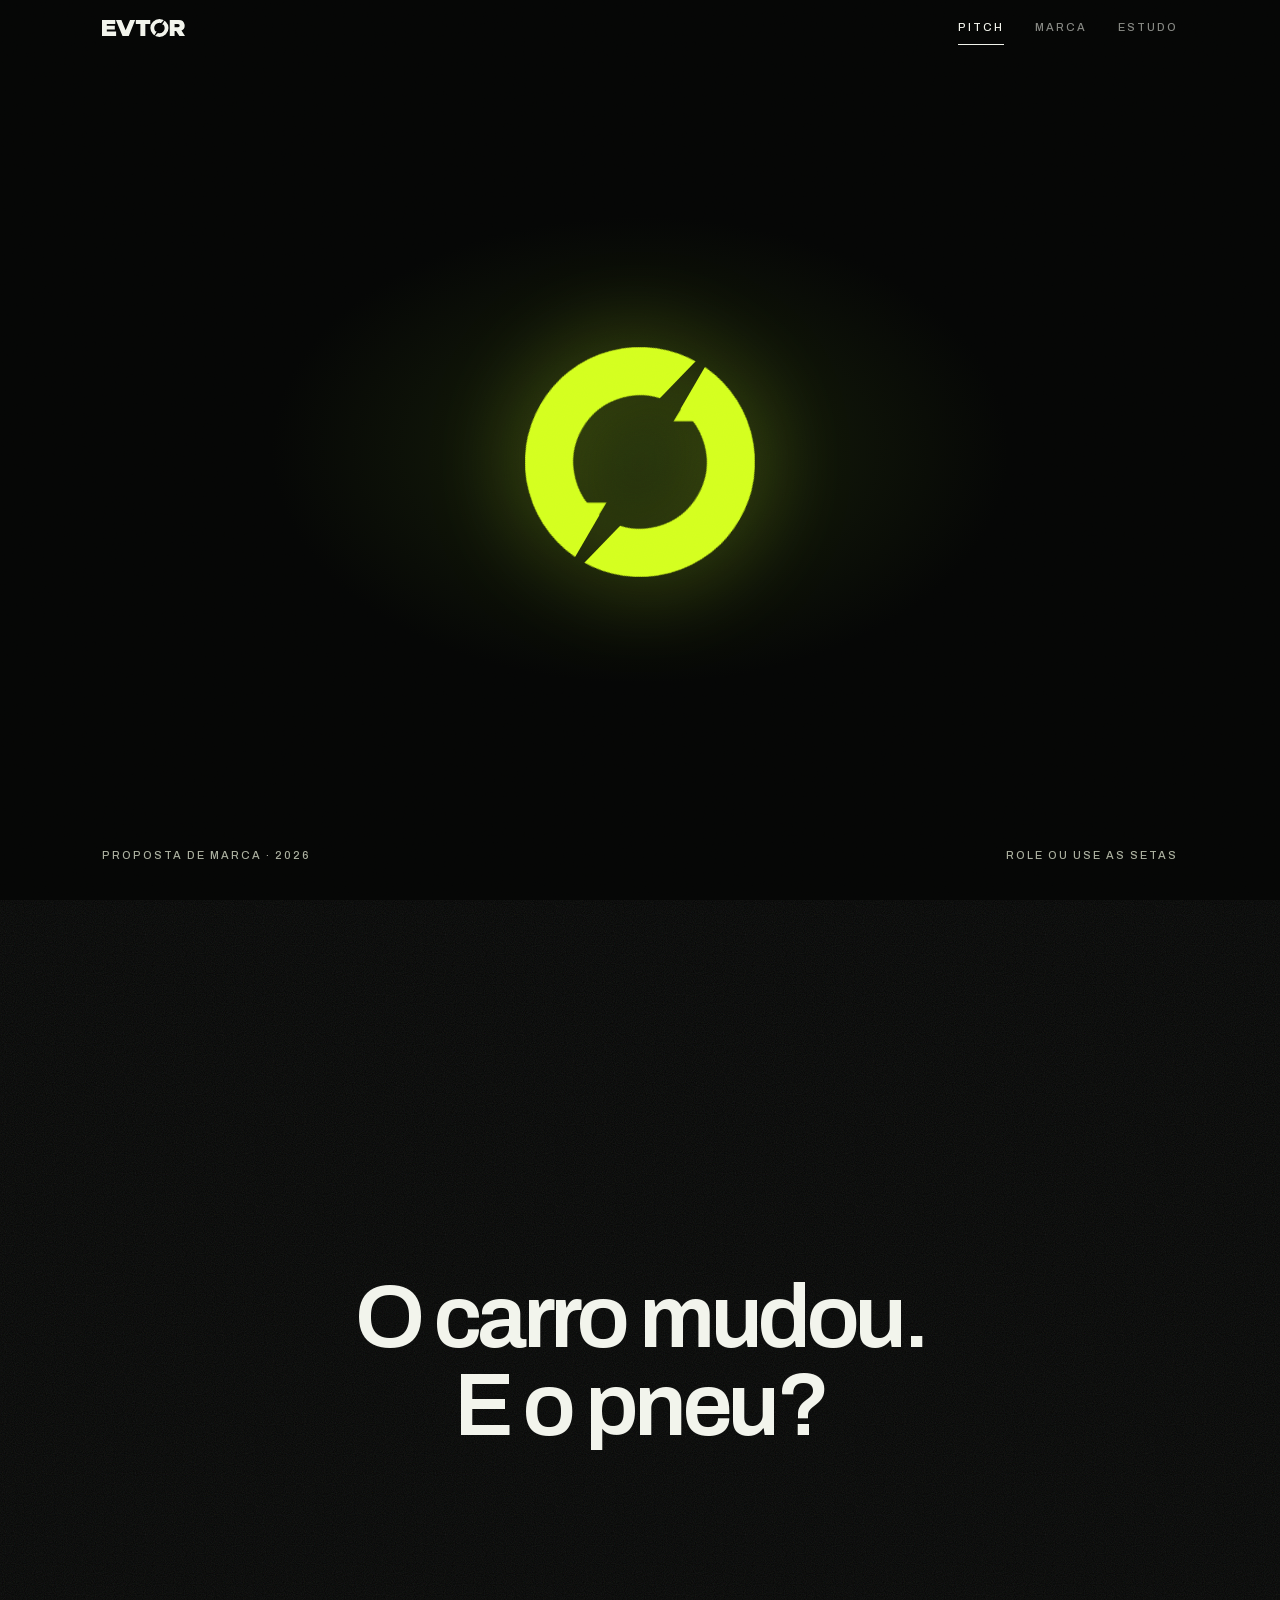
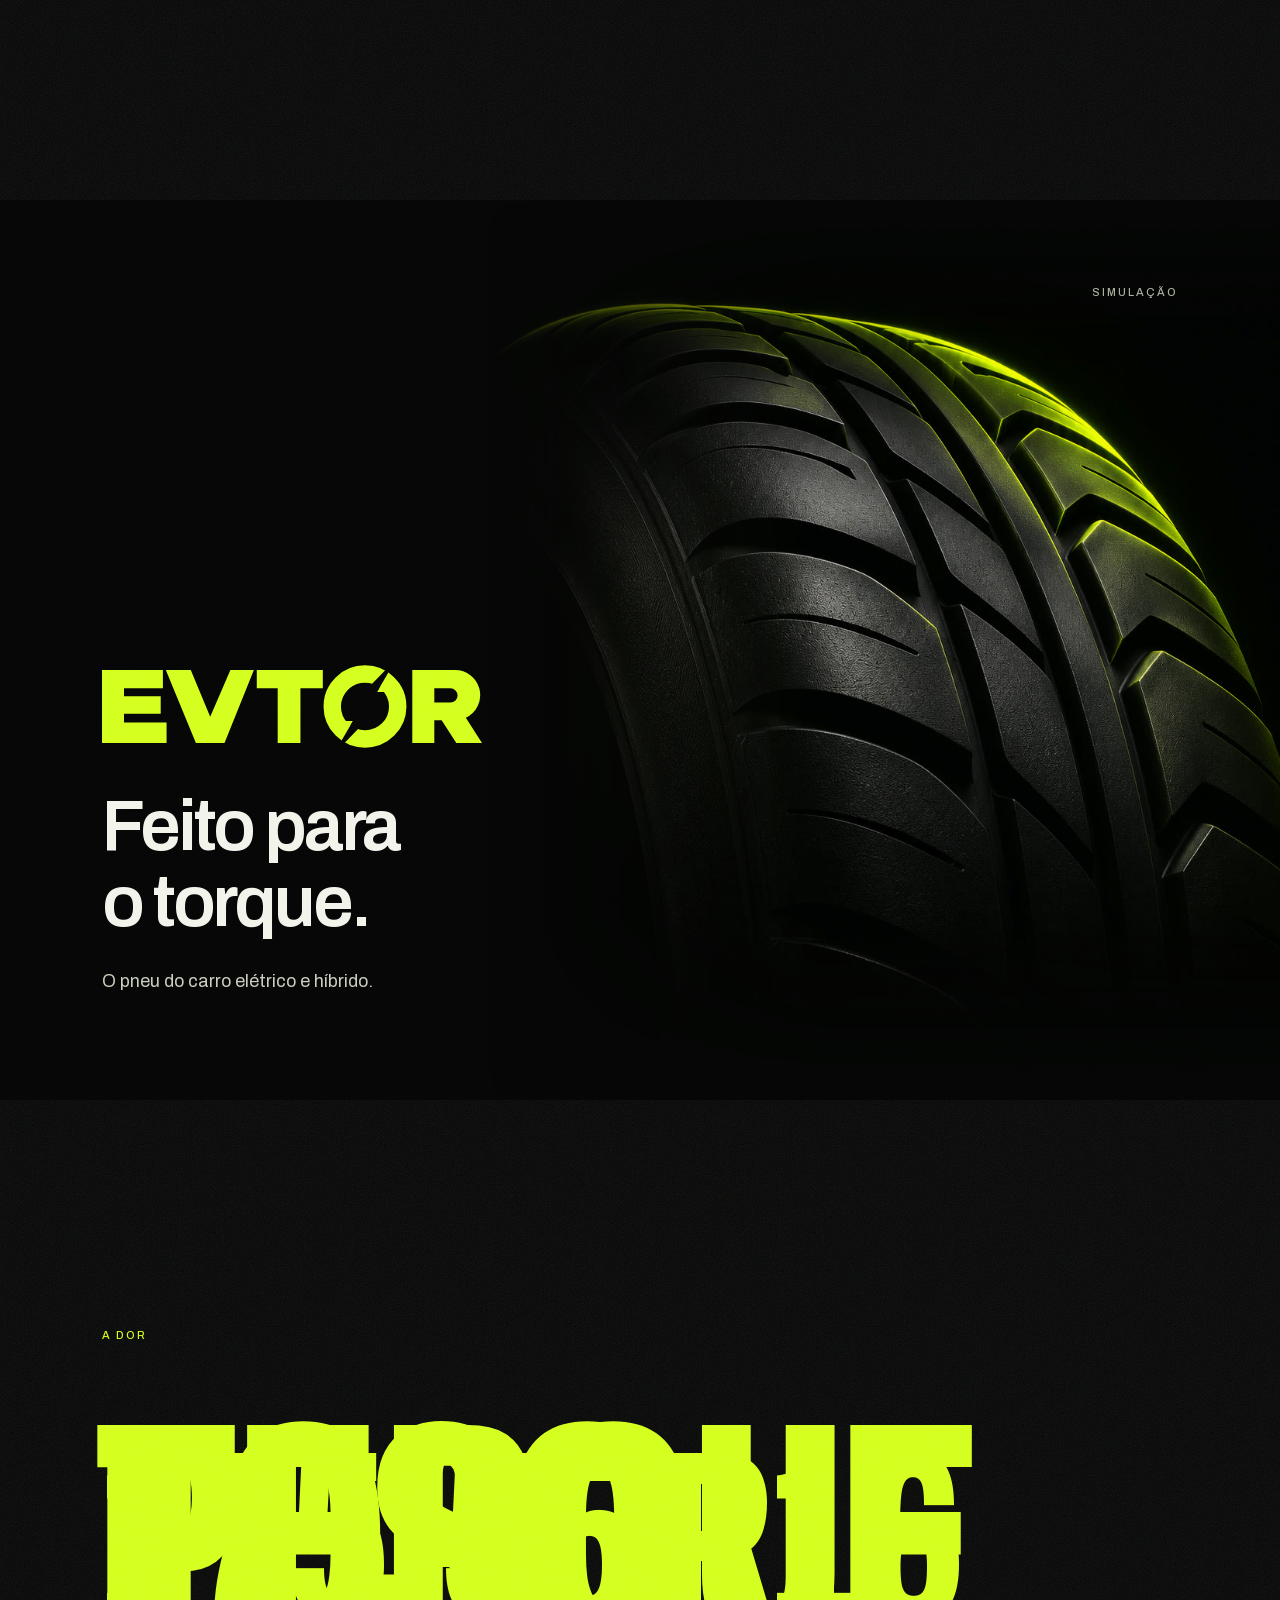
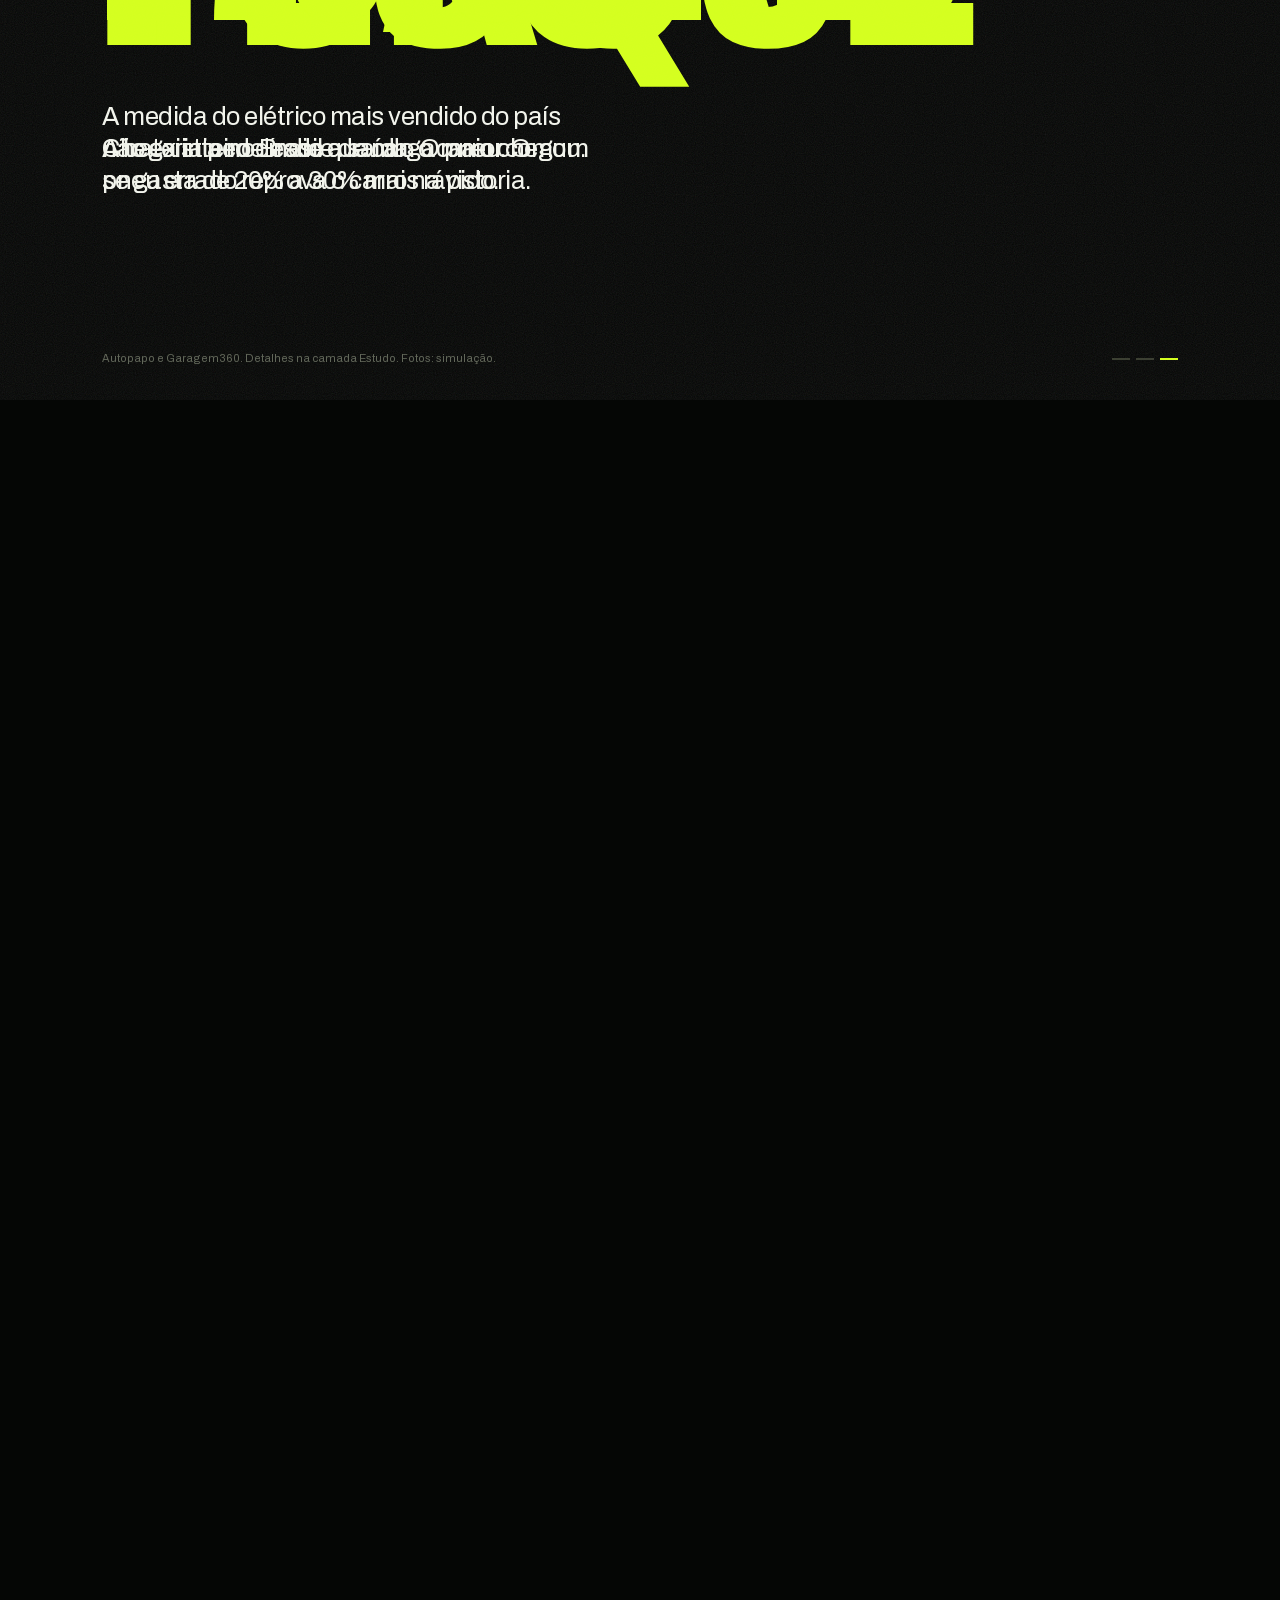
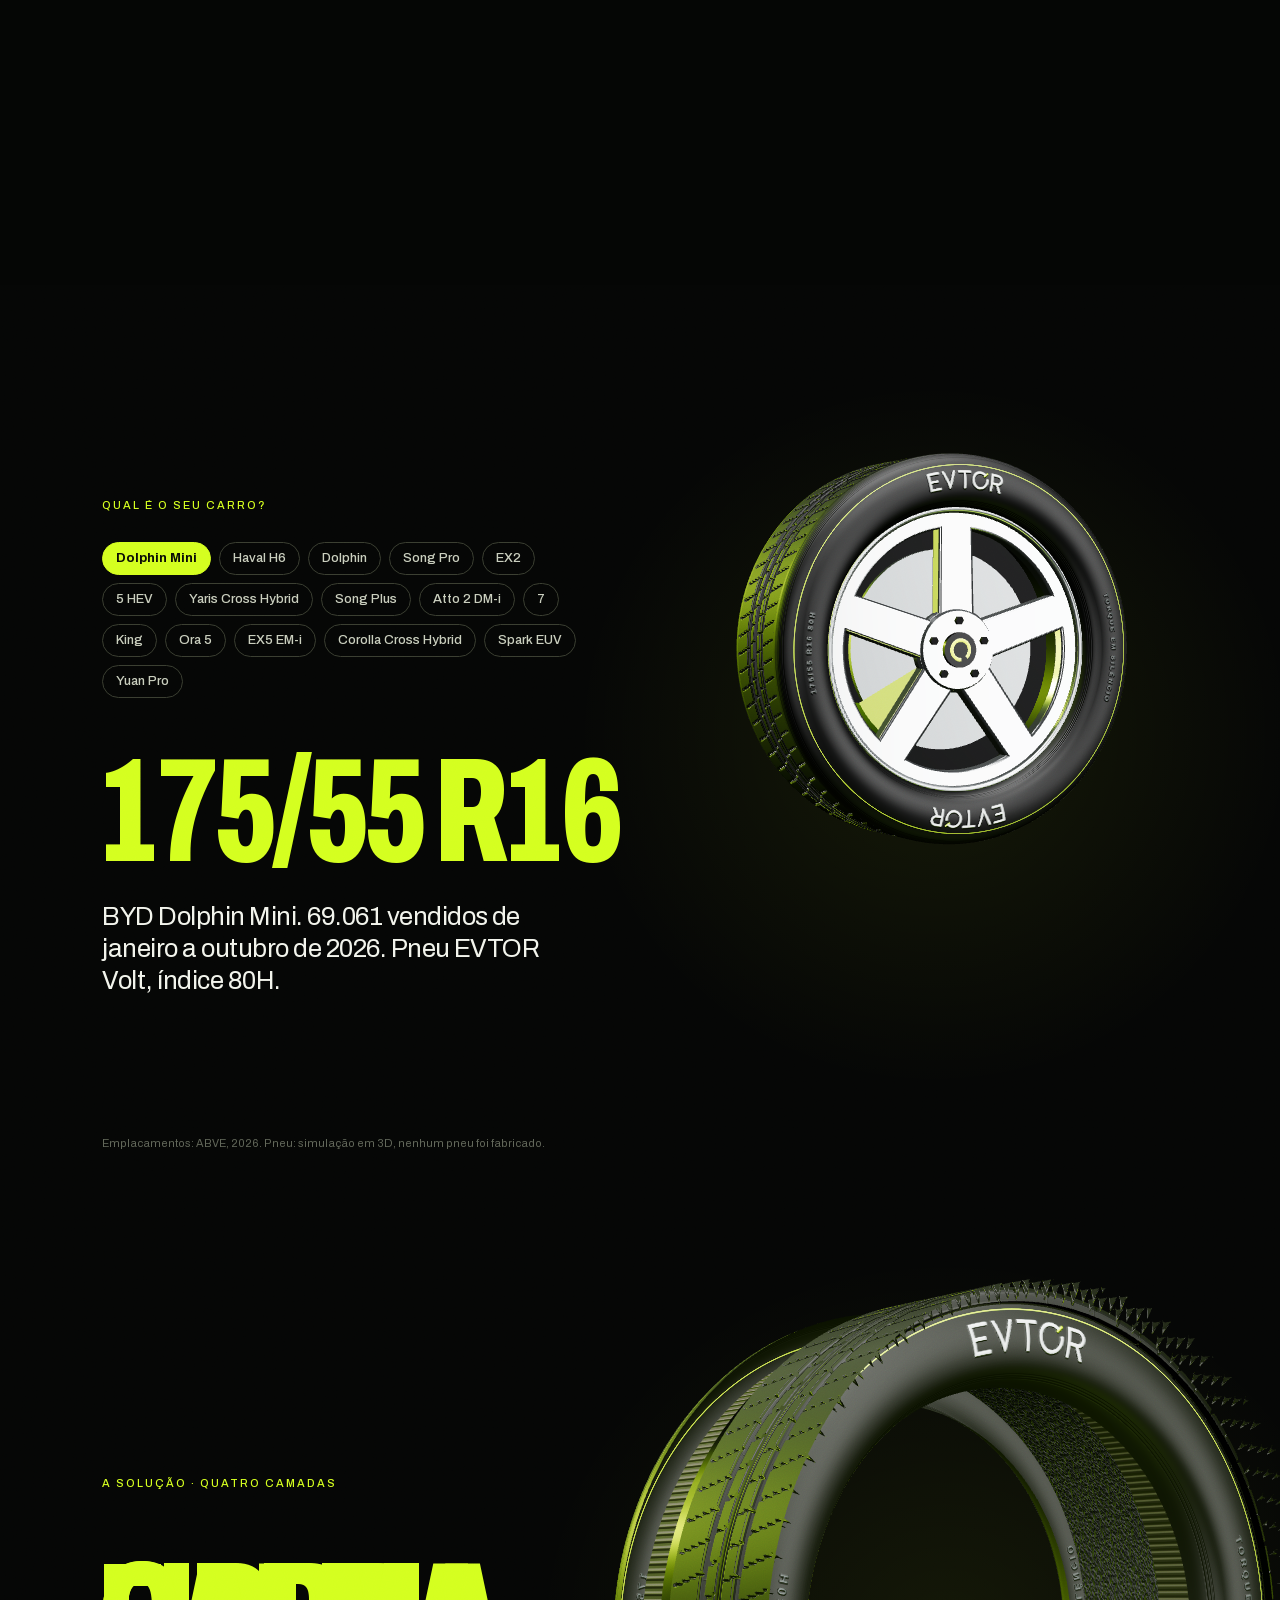
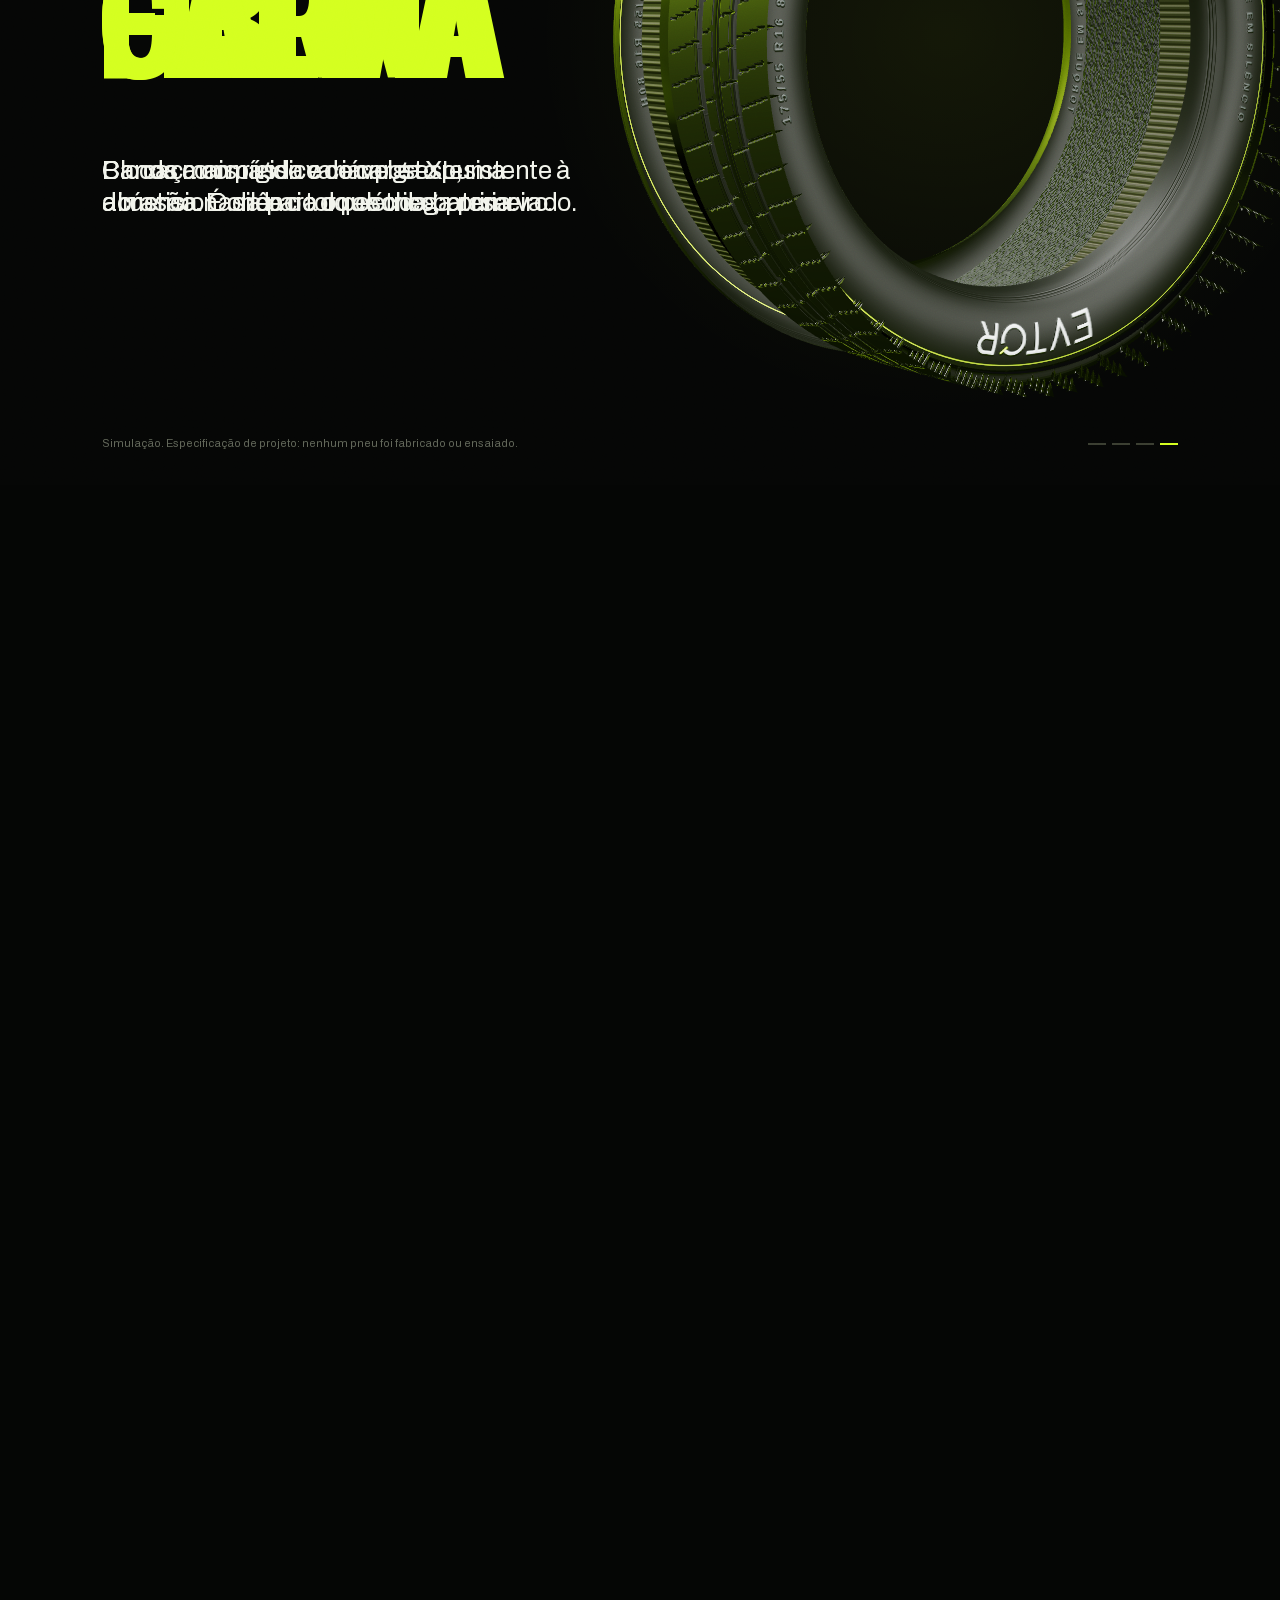
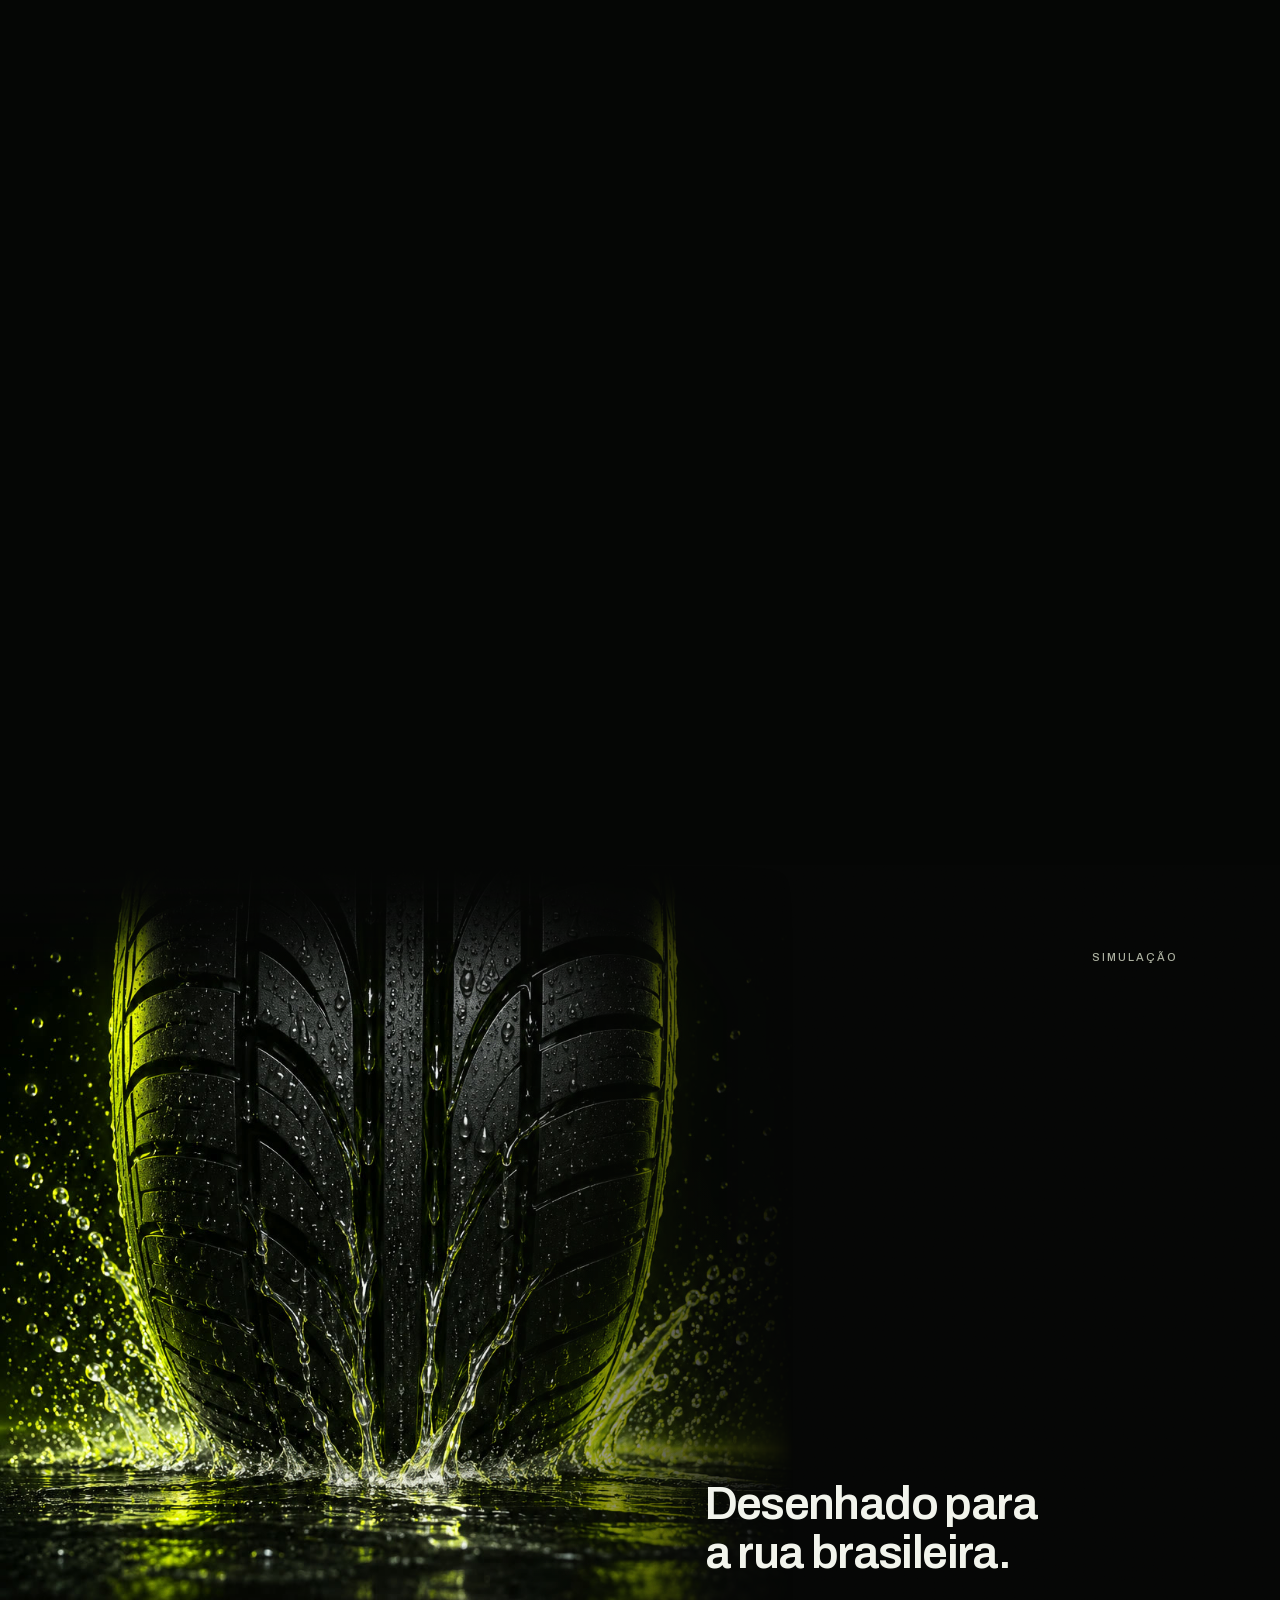
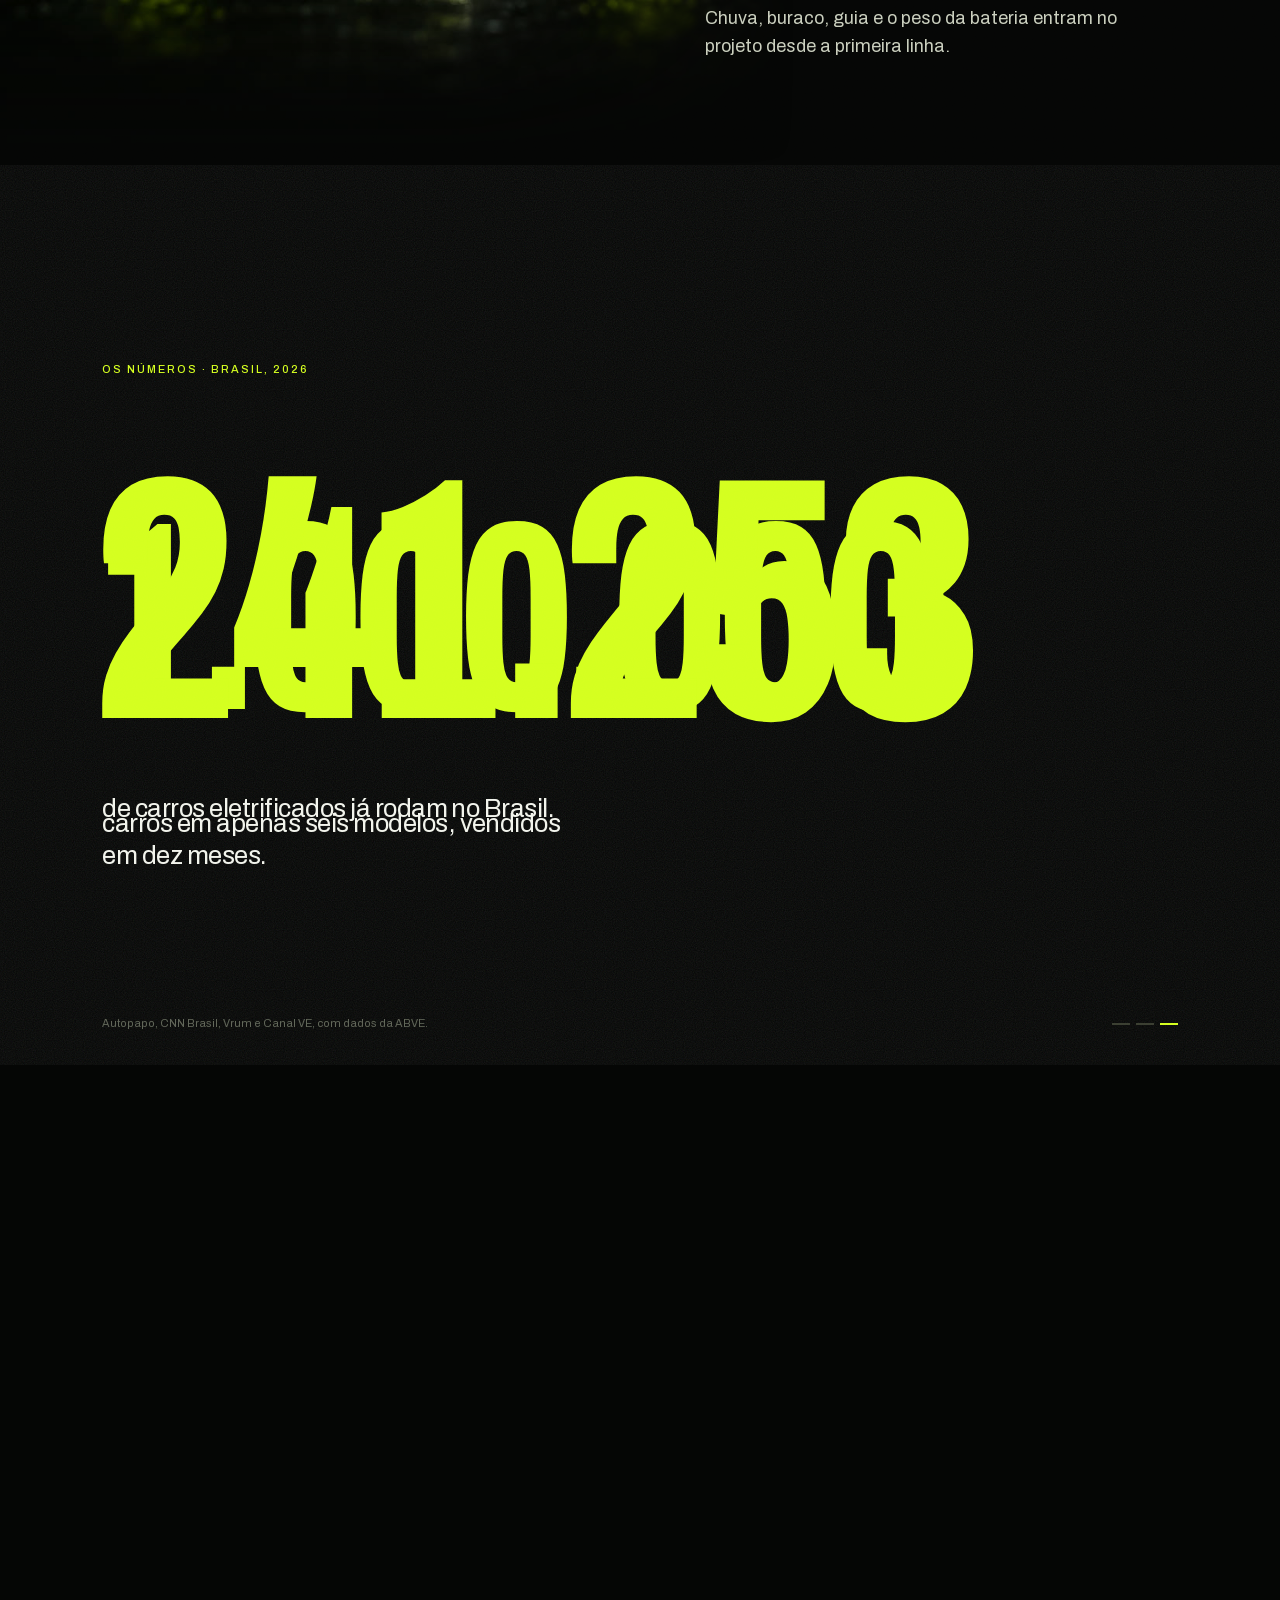
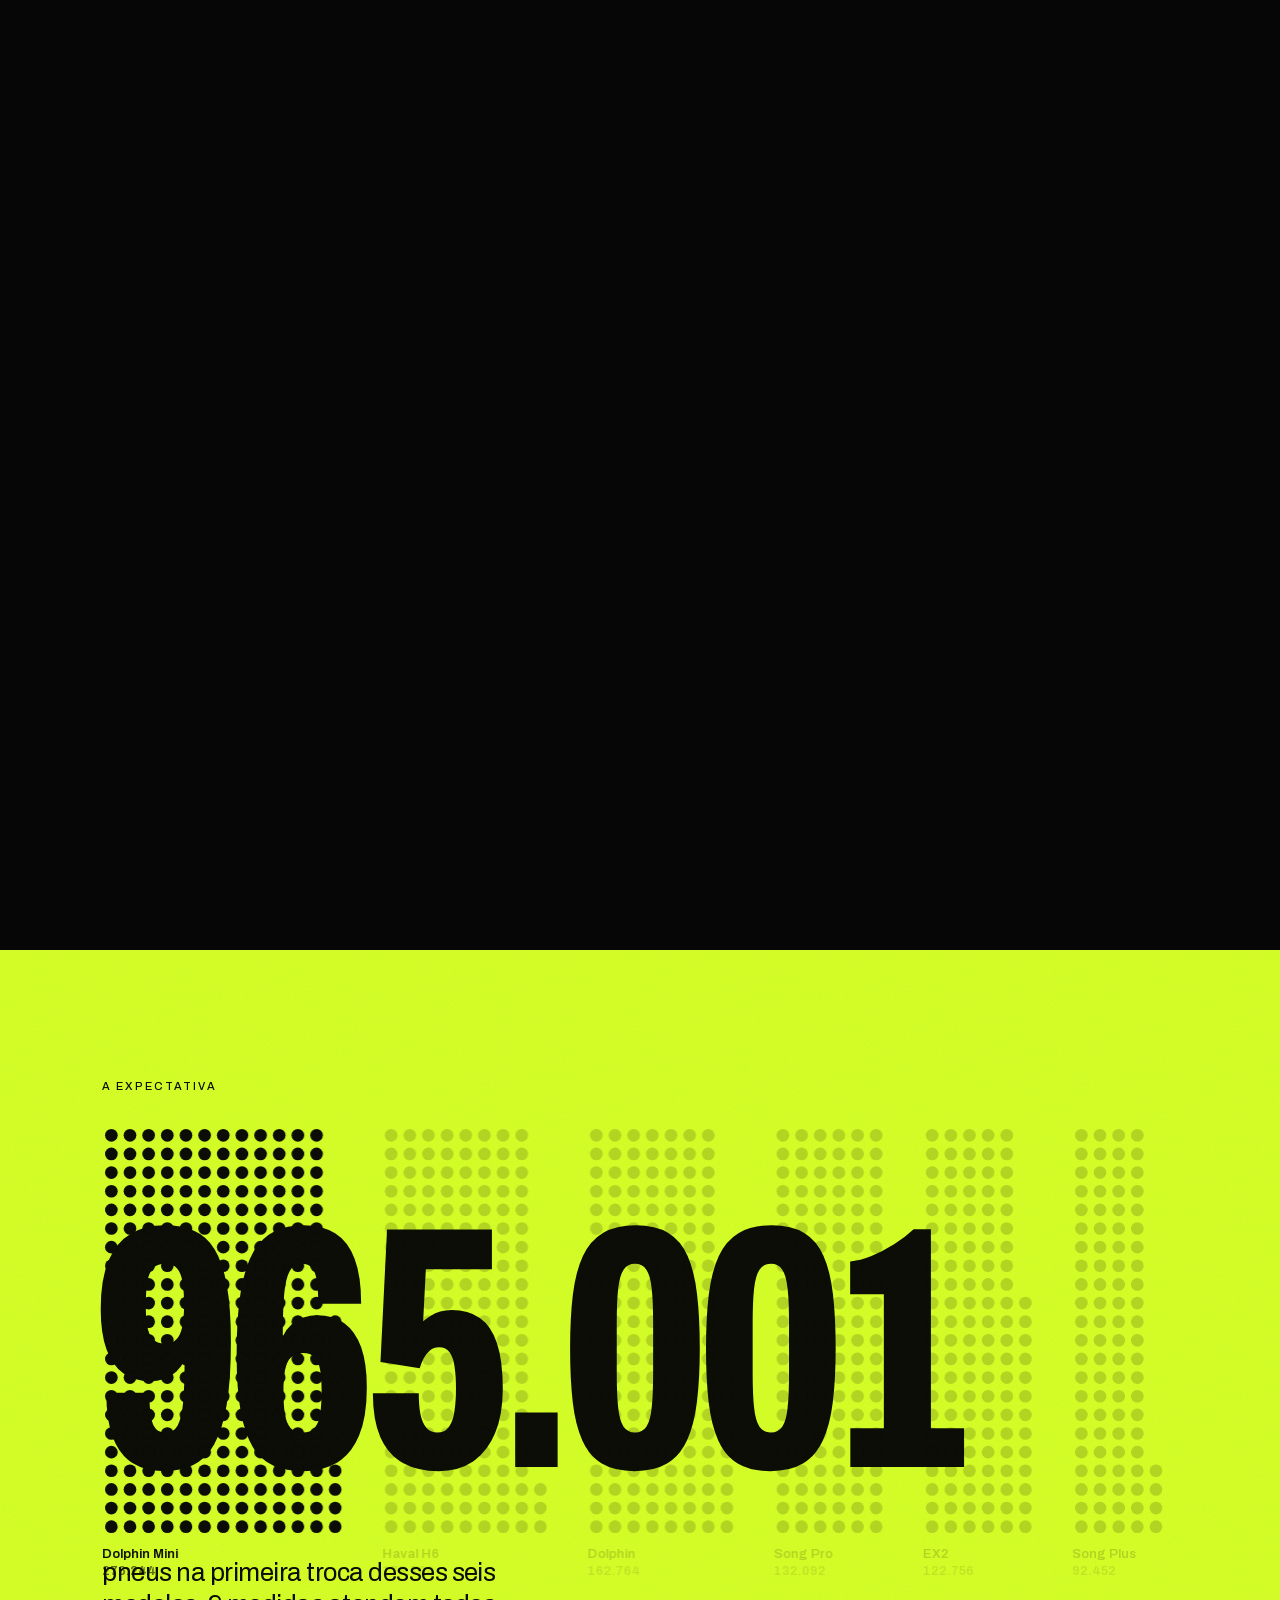
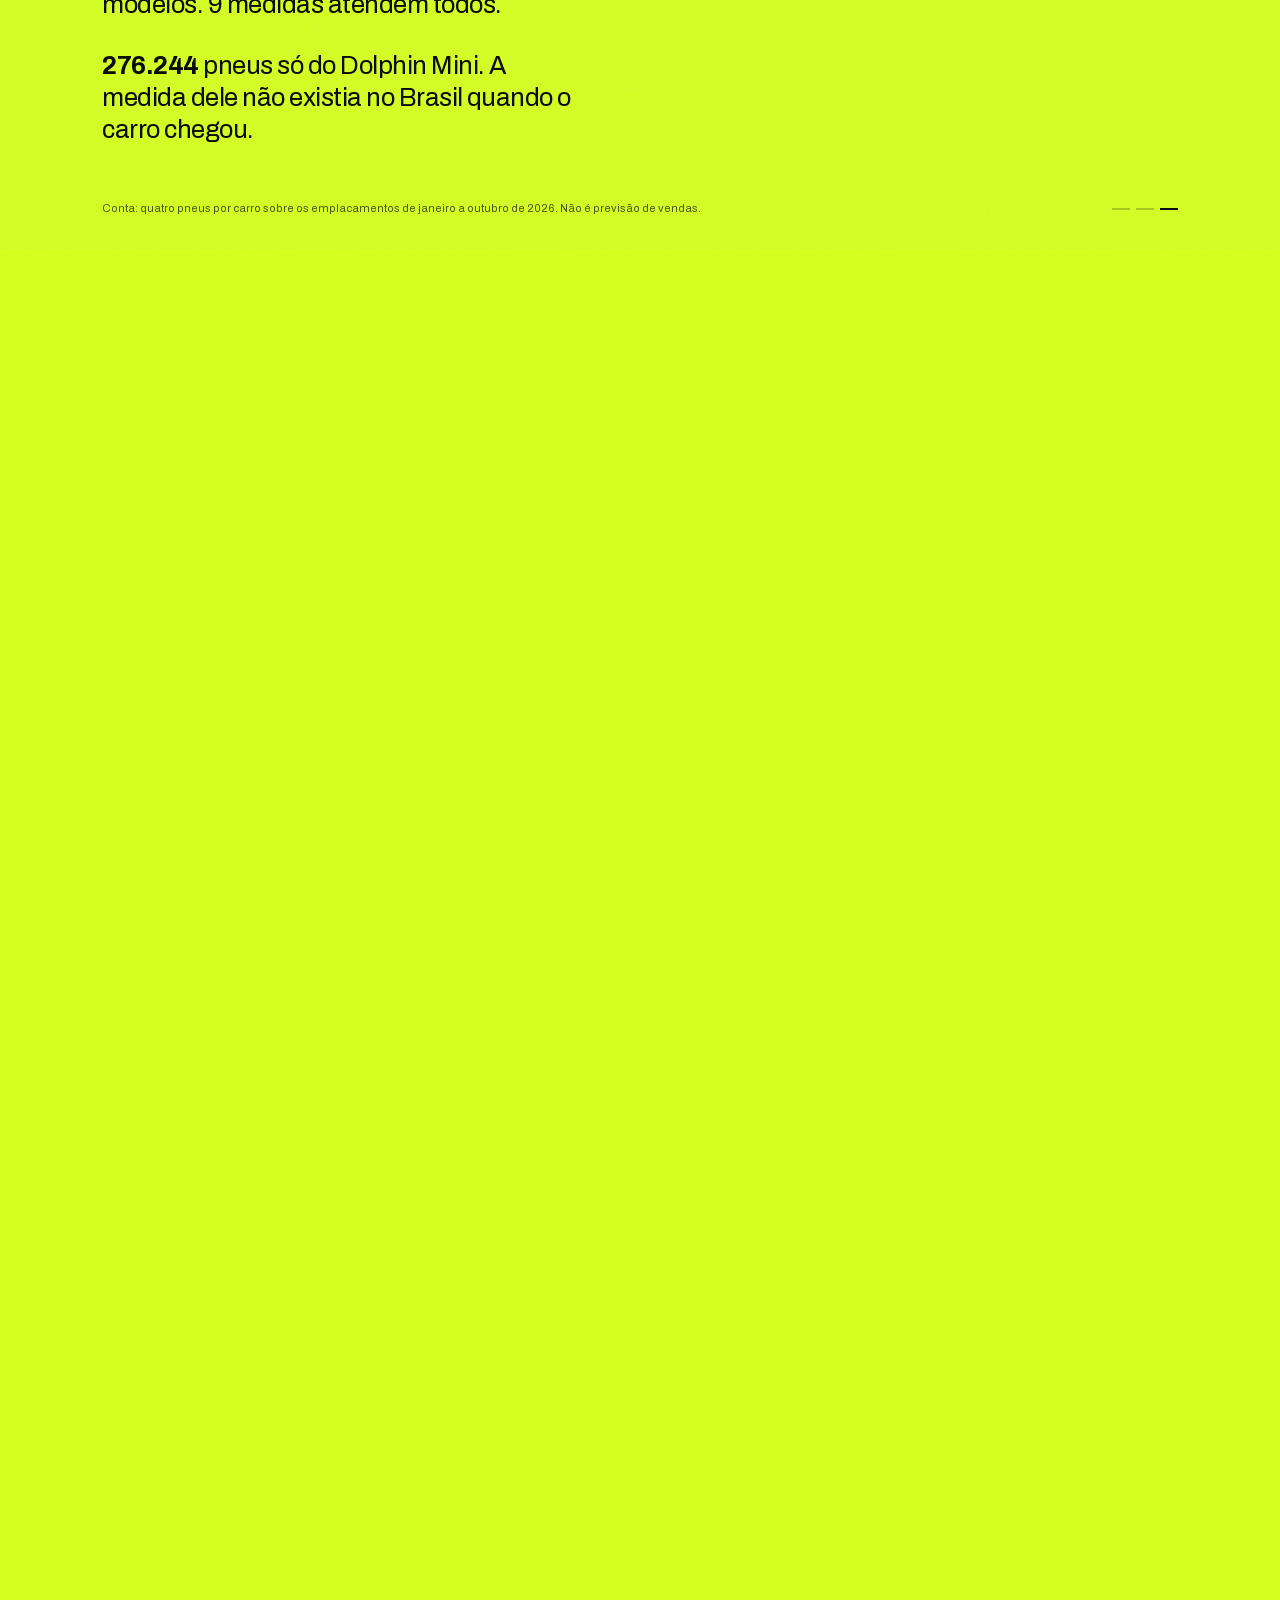
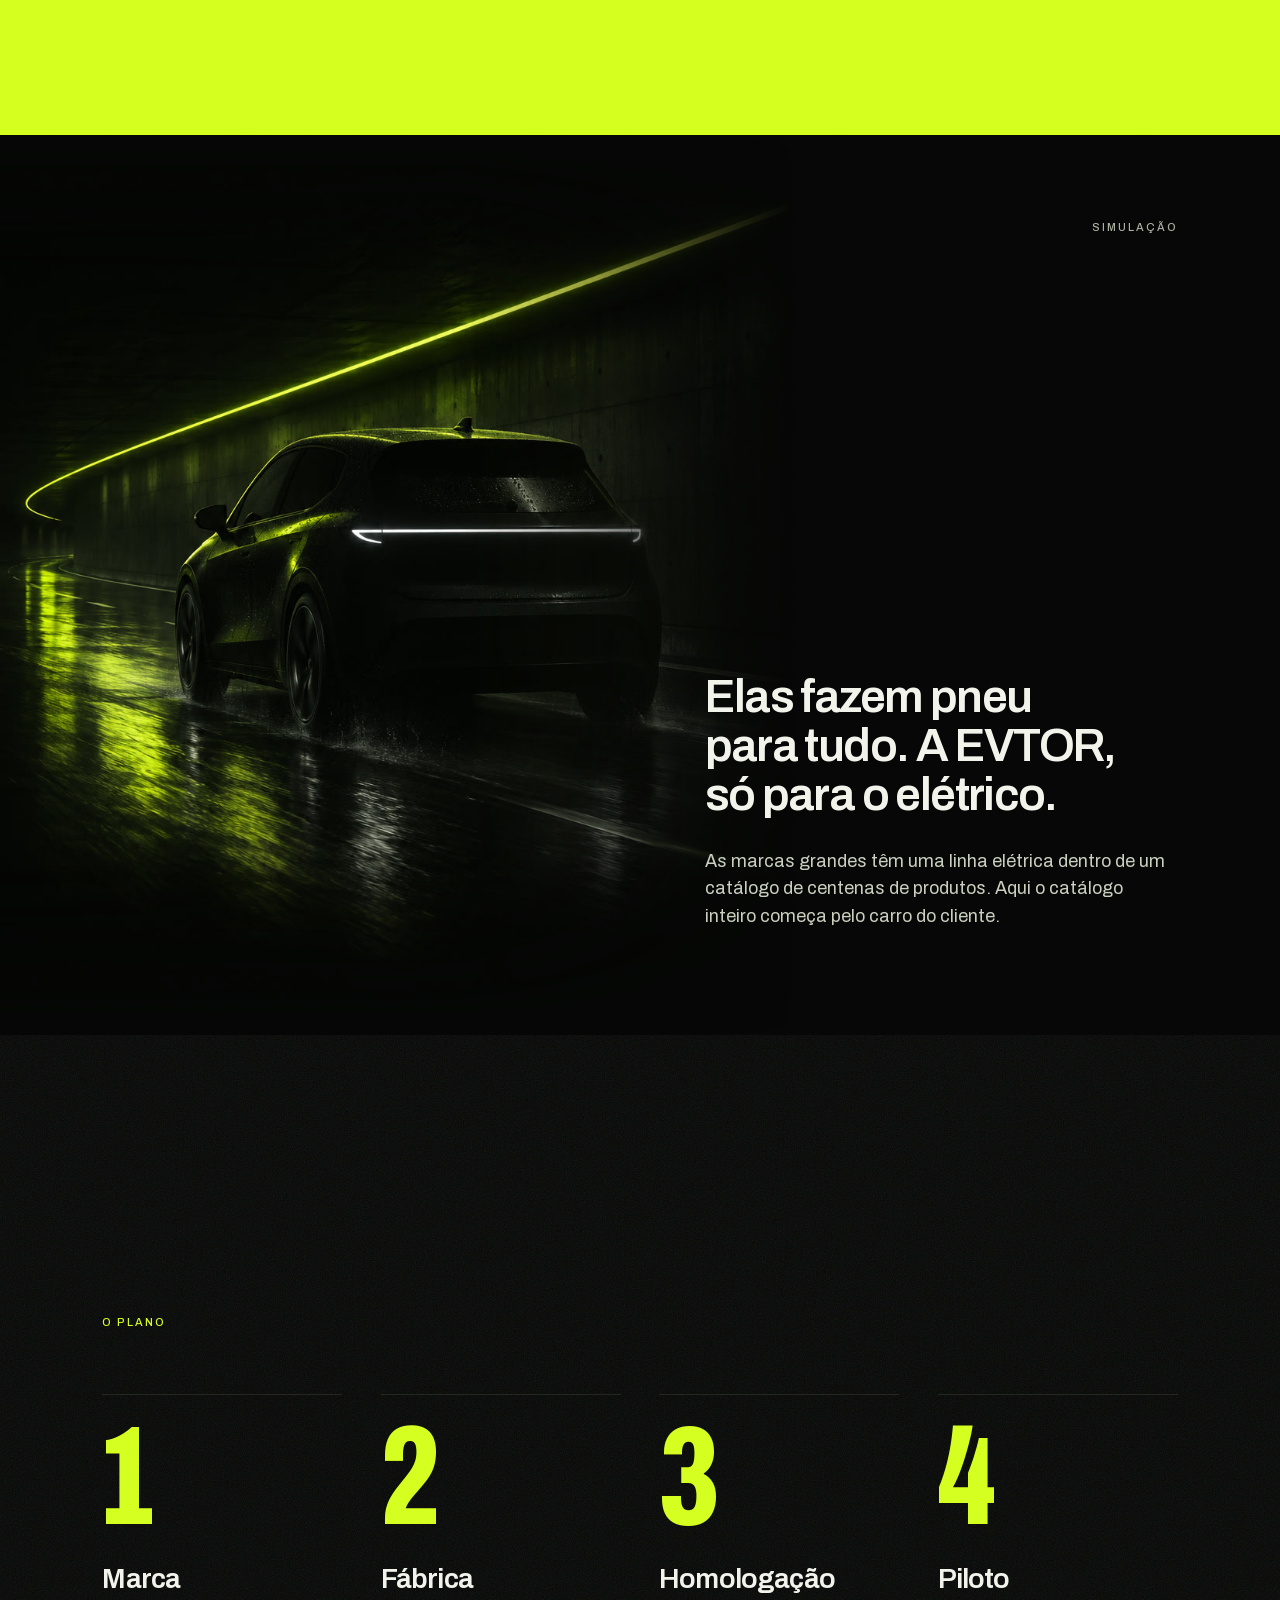
==== commit 94c57f22: "Abertura: traço do aro começa dentro do corte do raio, sem emenda às 12h Co-Authored-By: Claude Fabl" ====
--- a/index.html
+++ b/index.html
@@ -30,7 +30,7 @@
       </mask>
     </defs>
     <g mask="url(#corte)">
-      <circle class="aro" cx="50" cy="50" r="39.5" fill="none" stroke="currentColor" stroke-width="21" pathLength="1" transform="rotate(-90 50 50)"/>
+      <circle class="aro" cx="50" cy="50" r="39.5" fill="none" stroke="currentColor" stroke-width="21" pathLength="1" transform="rotate(-60 50 50)"/><!-- o traço começa dentro do corte do raio: a emenda nunca aparece -->
       <path class="farpa" d="M64.5 32.3H74.5L69 25Z" fill="currentColor"/>
       <path class="farpa" d="M64.5 32.3H74.5L69 25Z" fill="currentColor" transform="rotate(180 50 50)"/>
     </g>
--- a/pitch.css
+++ b/pitch.css
@@ -64,8 +64,9 @@
 /* Abertura: o ícone se desenha e o raio corta o aro */
 #abre { background: radial-gradient(40% 36% at 50% 50%, #18220A 0%, var(--asfalto) 72%); }
 .icone { width: min(42vw, 230px); color: var(--volt); opacity: 1 !important; transform: none !important; filter: drop-shadow(0 0 46px rgba(212, 255, 31, 0.3)); }
-.icone .aro { stroke-dasharray: 1; }
-.anima .icone .aro { stroke-dashoffset: 1; animation: desenha 1.3s 0.3s var(--suave) forwards; }
+/* solda: terminado o desenho, o traço deixa de ser tracejado, senão sobra um fio na emenda do topo */
+.anima .icone .aro { stroke-dasharray: 1; stroke-dashoffset: 1; animation: desenha 1.3s 0.3s var(--suave) forwards, solda 0s 1.65s forwards; }
+@keyframes solda { to { stroke-dasharray: none; } }
 .anima .icone .fenda, .anima .icone .farpa { opacity: 0; animation: corta 0.22s 1.55s ease-out forwards; }
 .anima .icone { animation: pulsa 3.2s 2s ease-in-out infinite; }
 @keyframes desenha { to { stroke-dashoffset: 0; } }
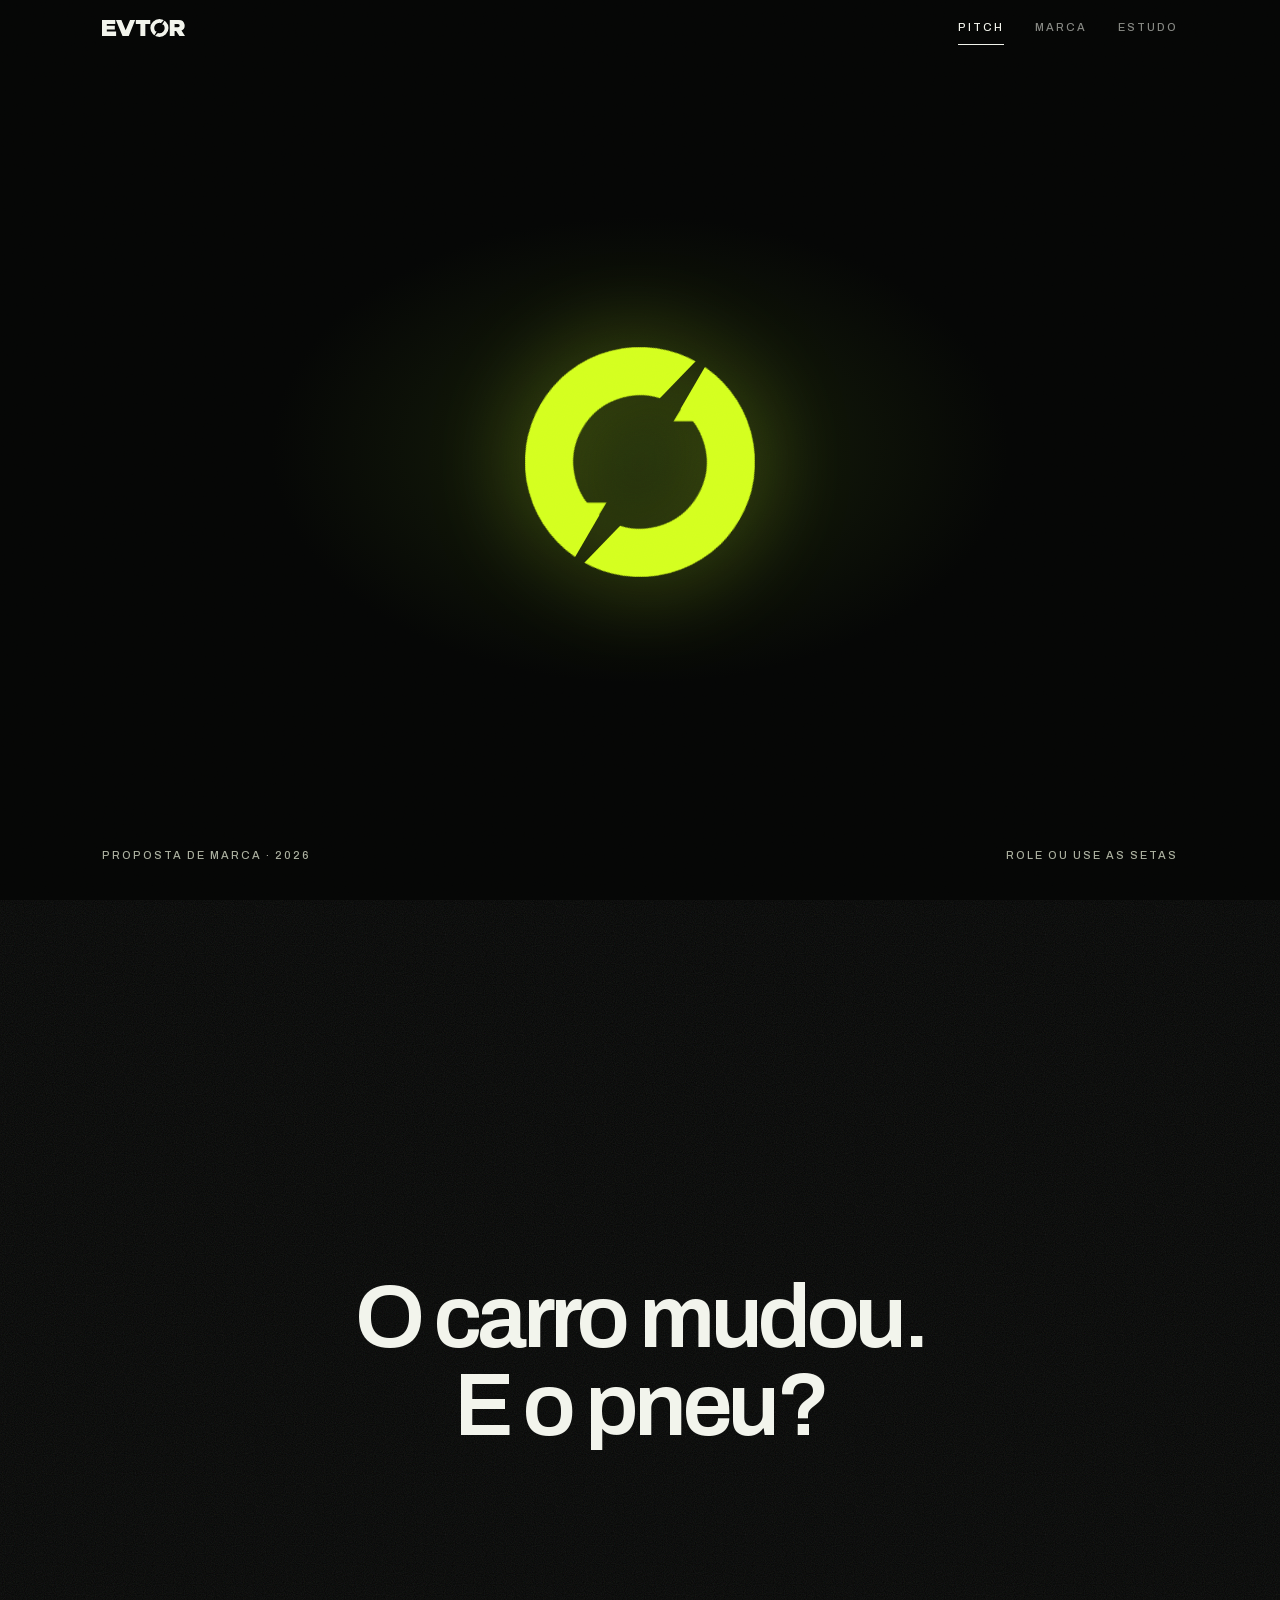
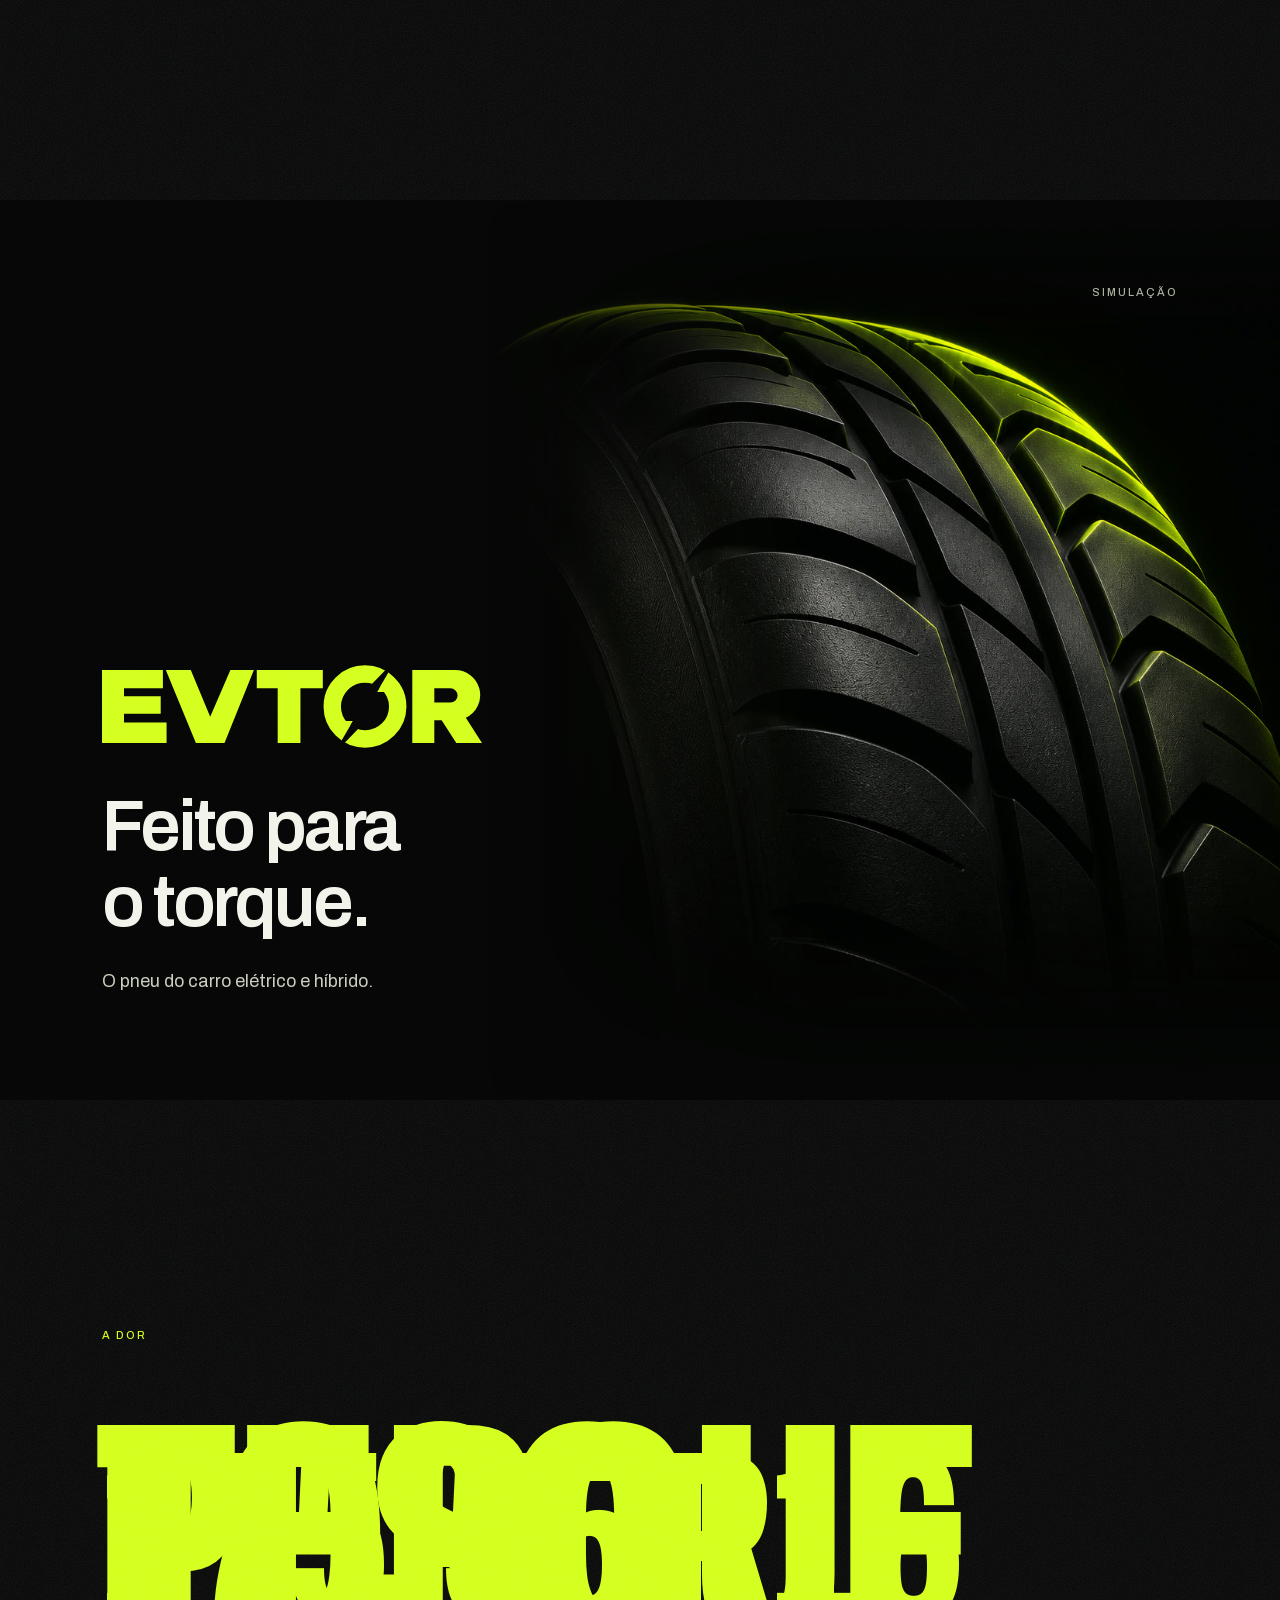
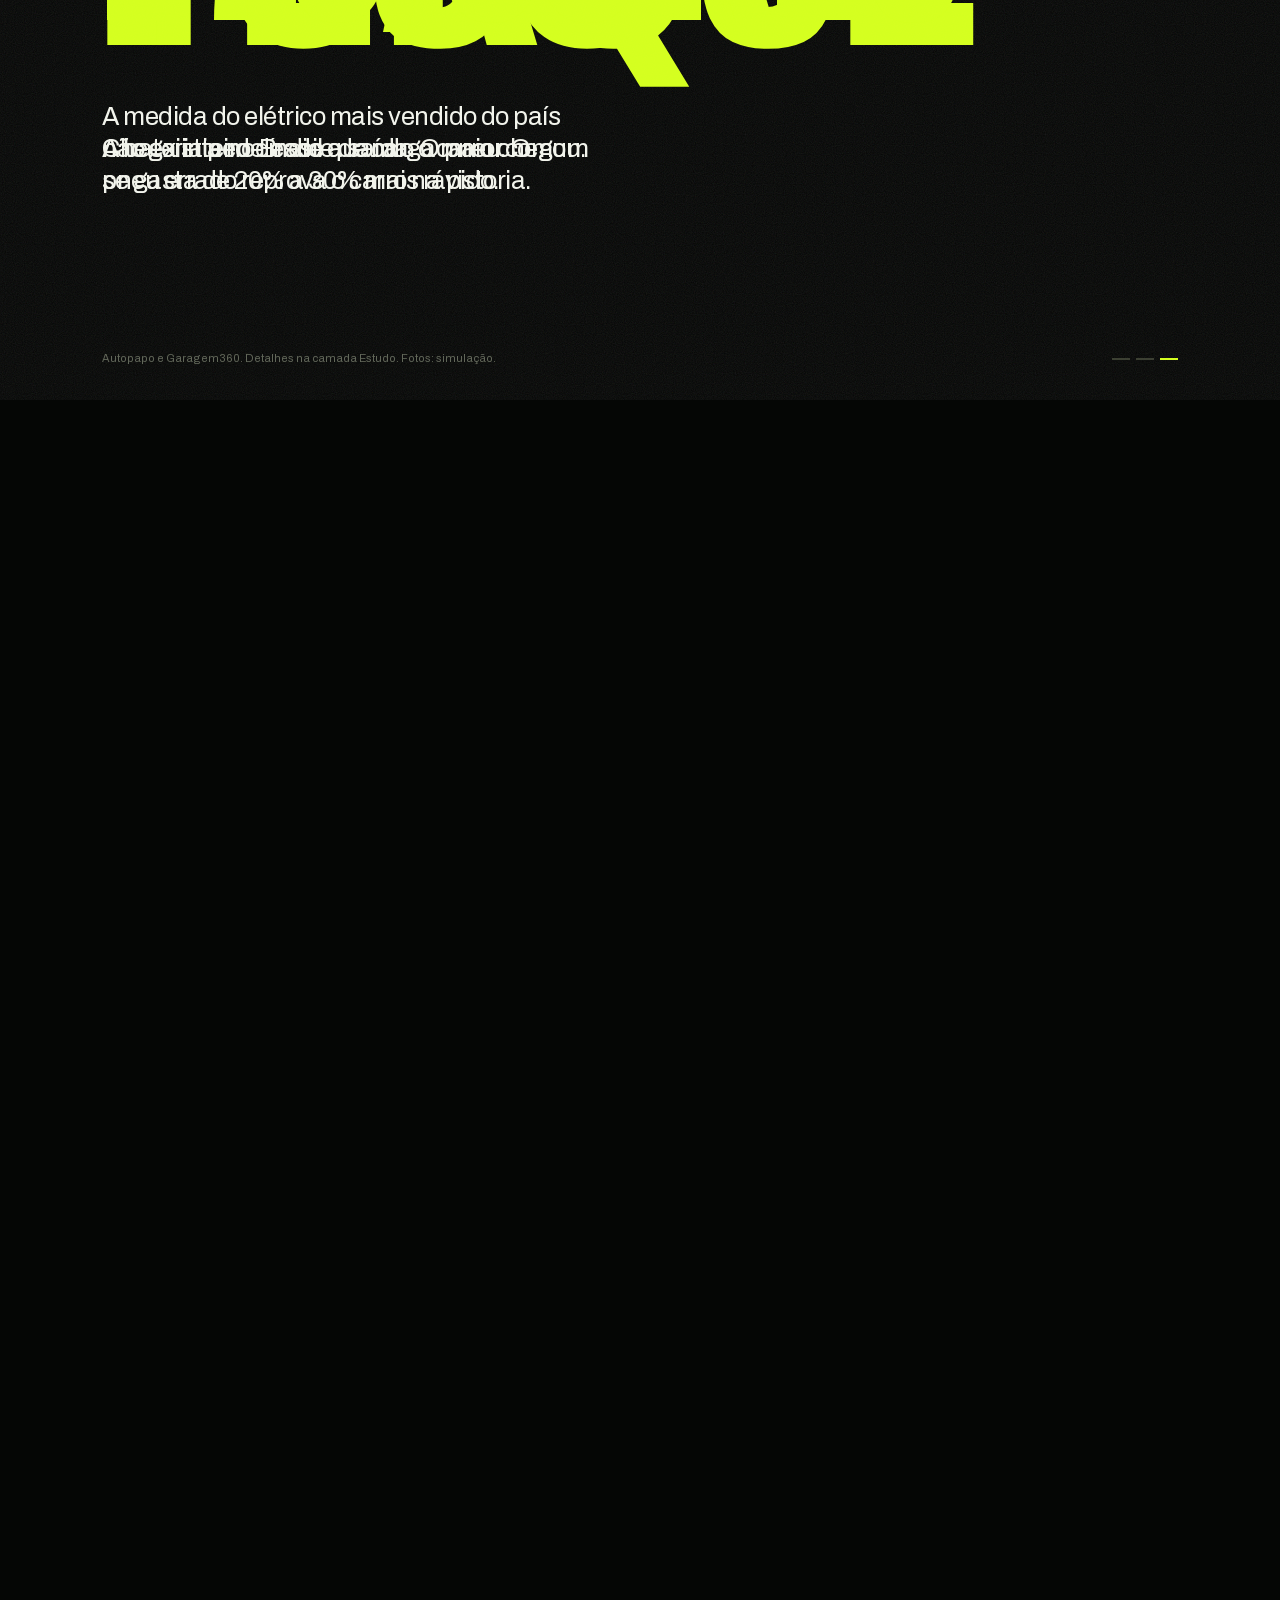
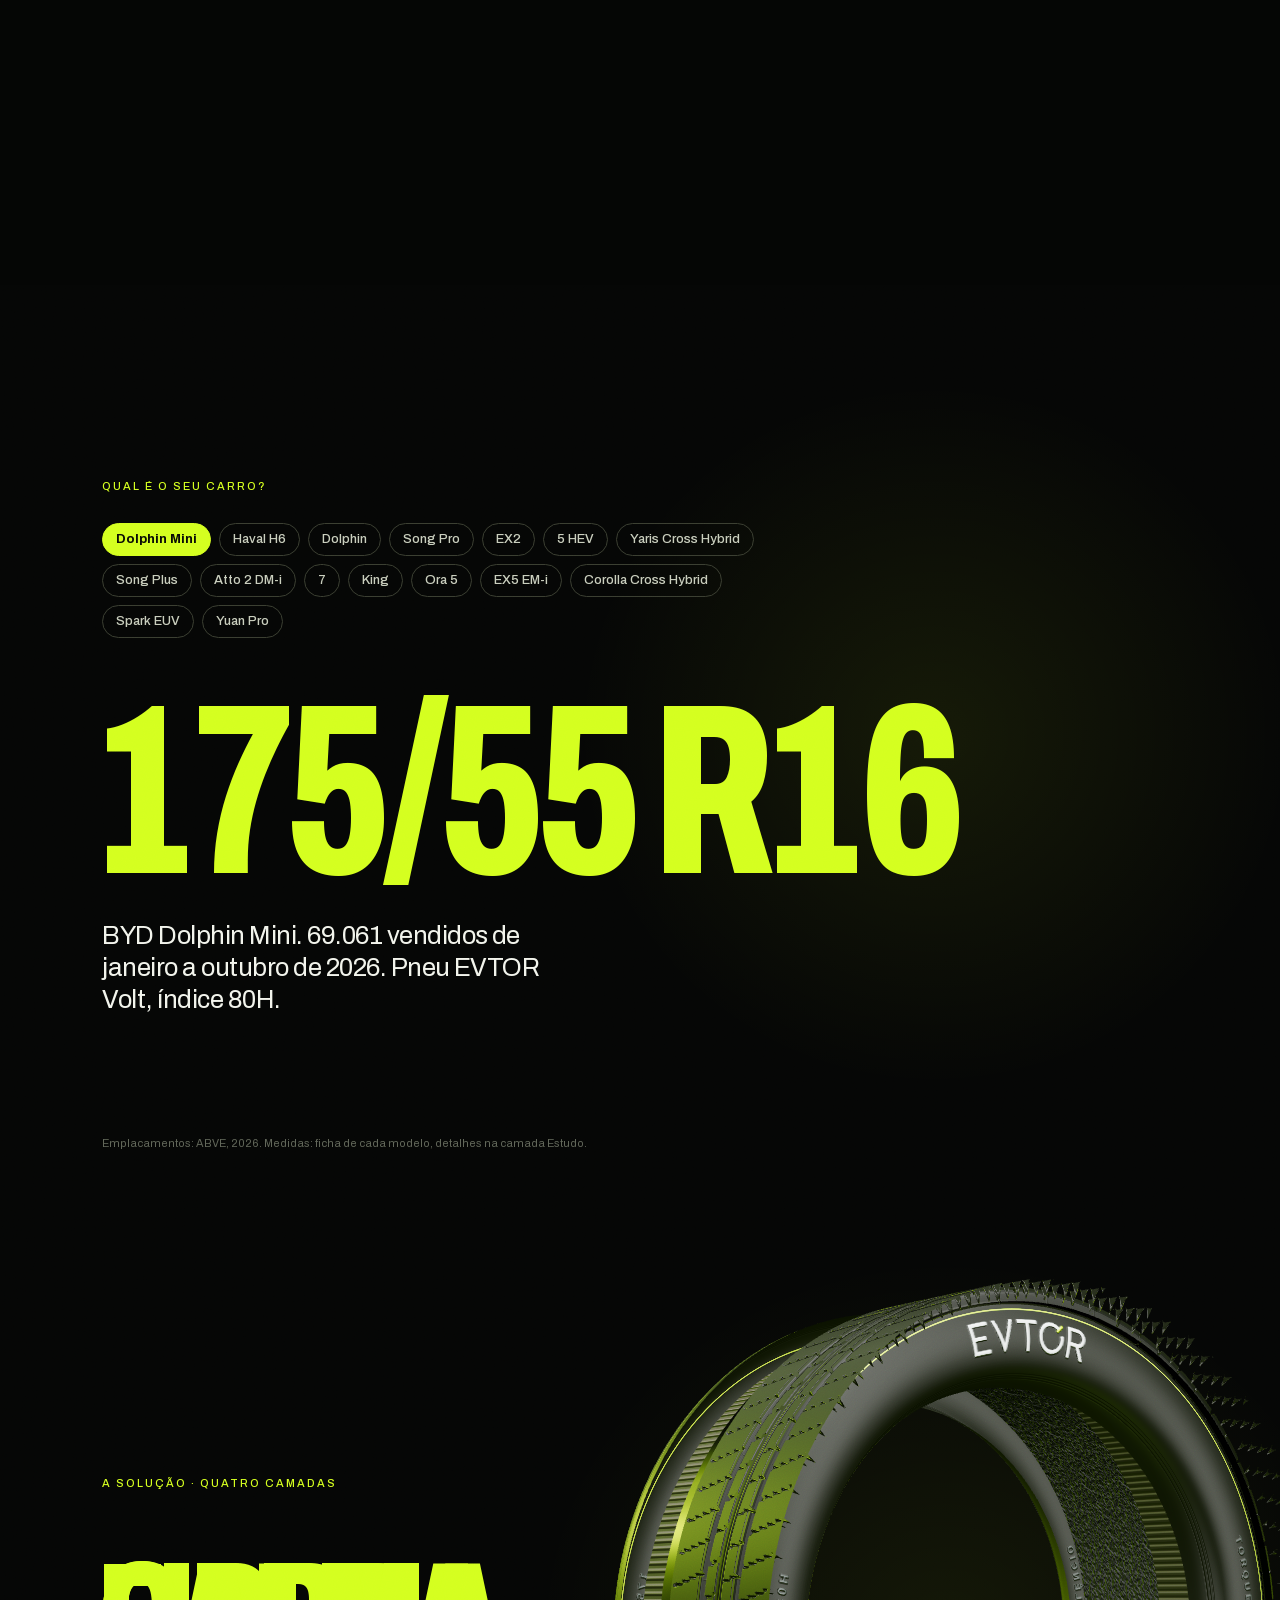
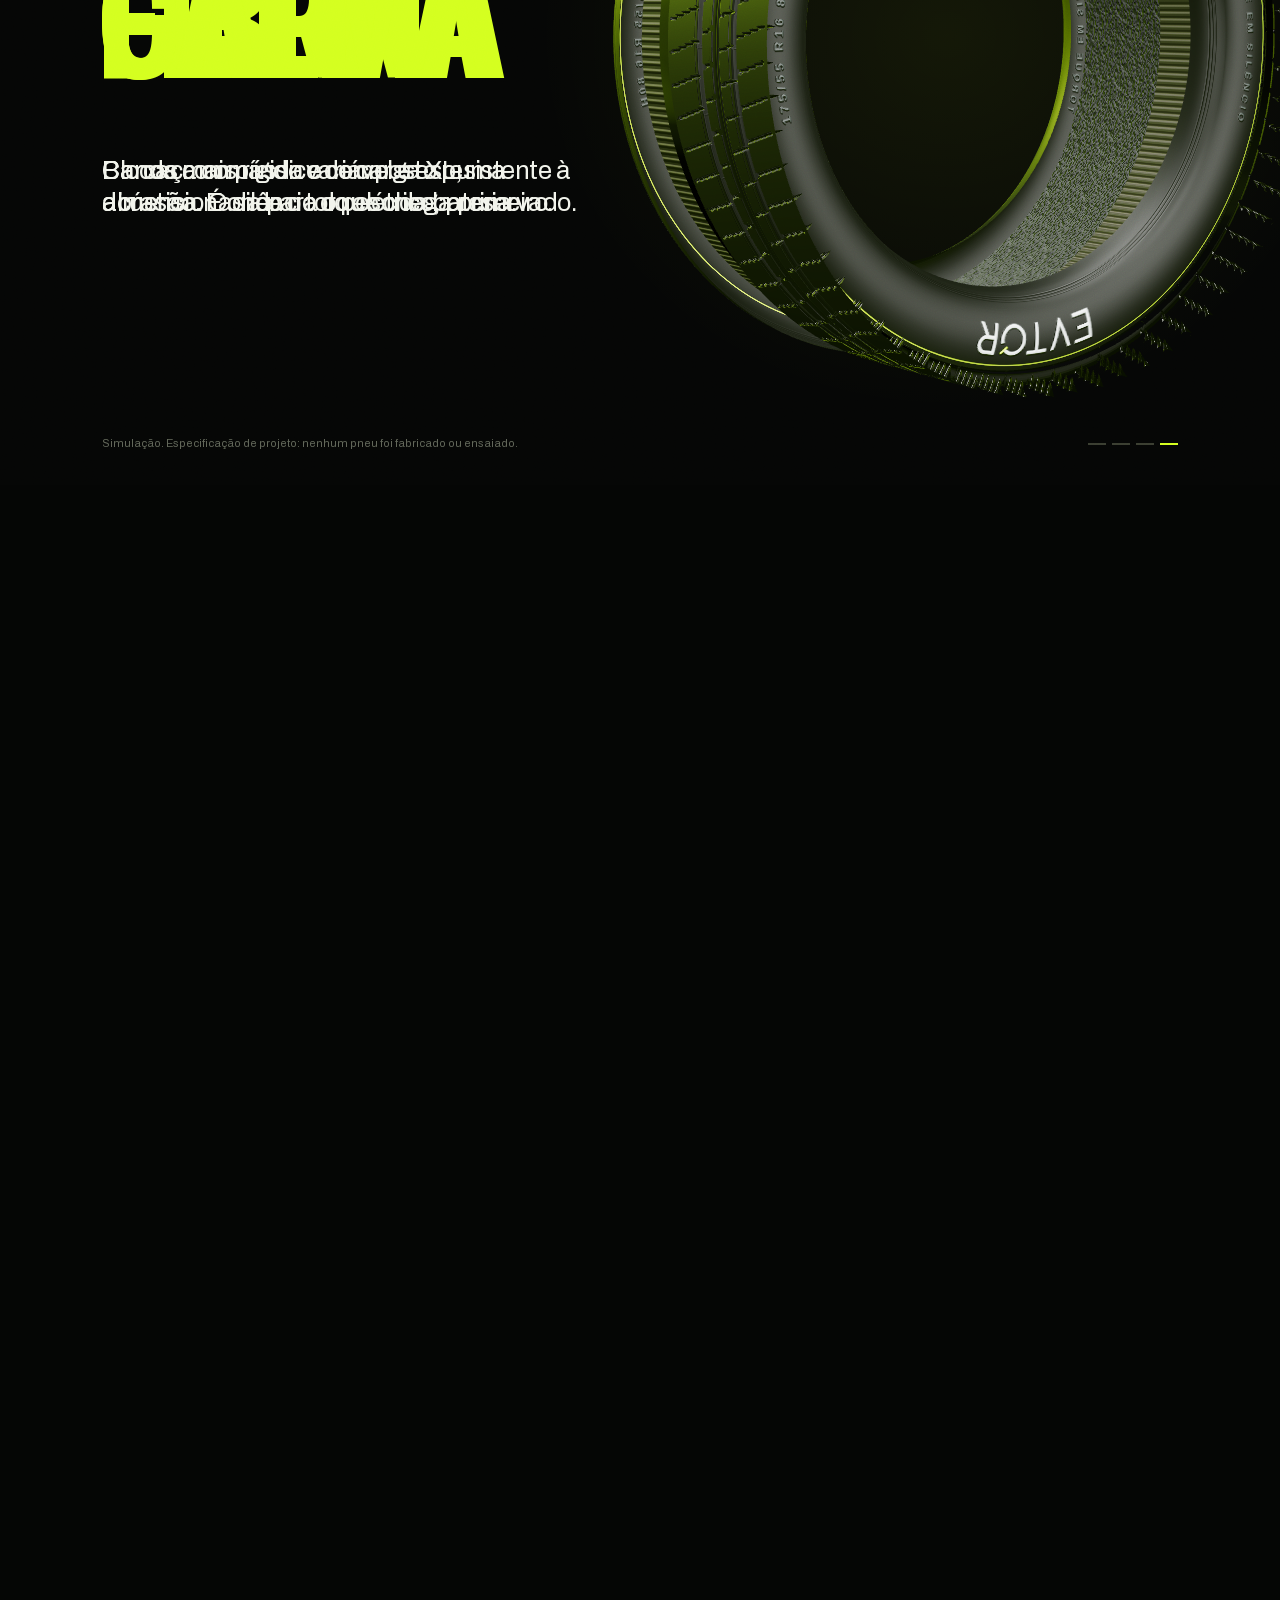
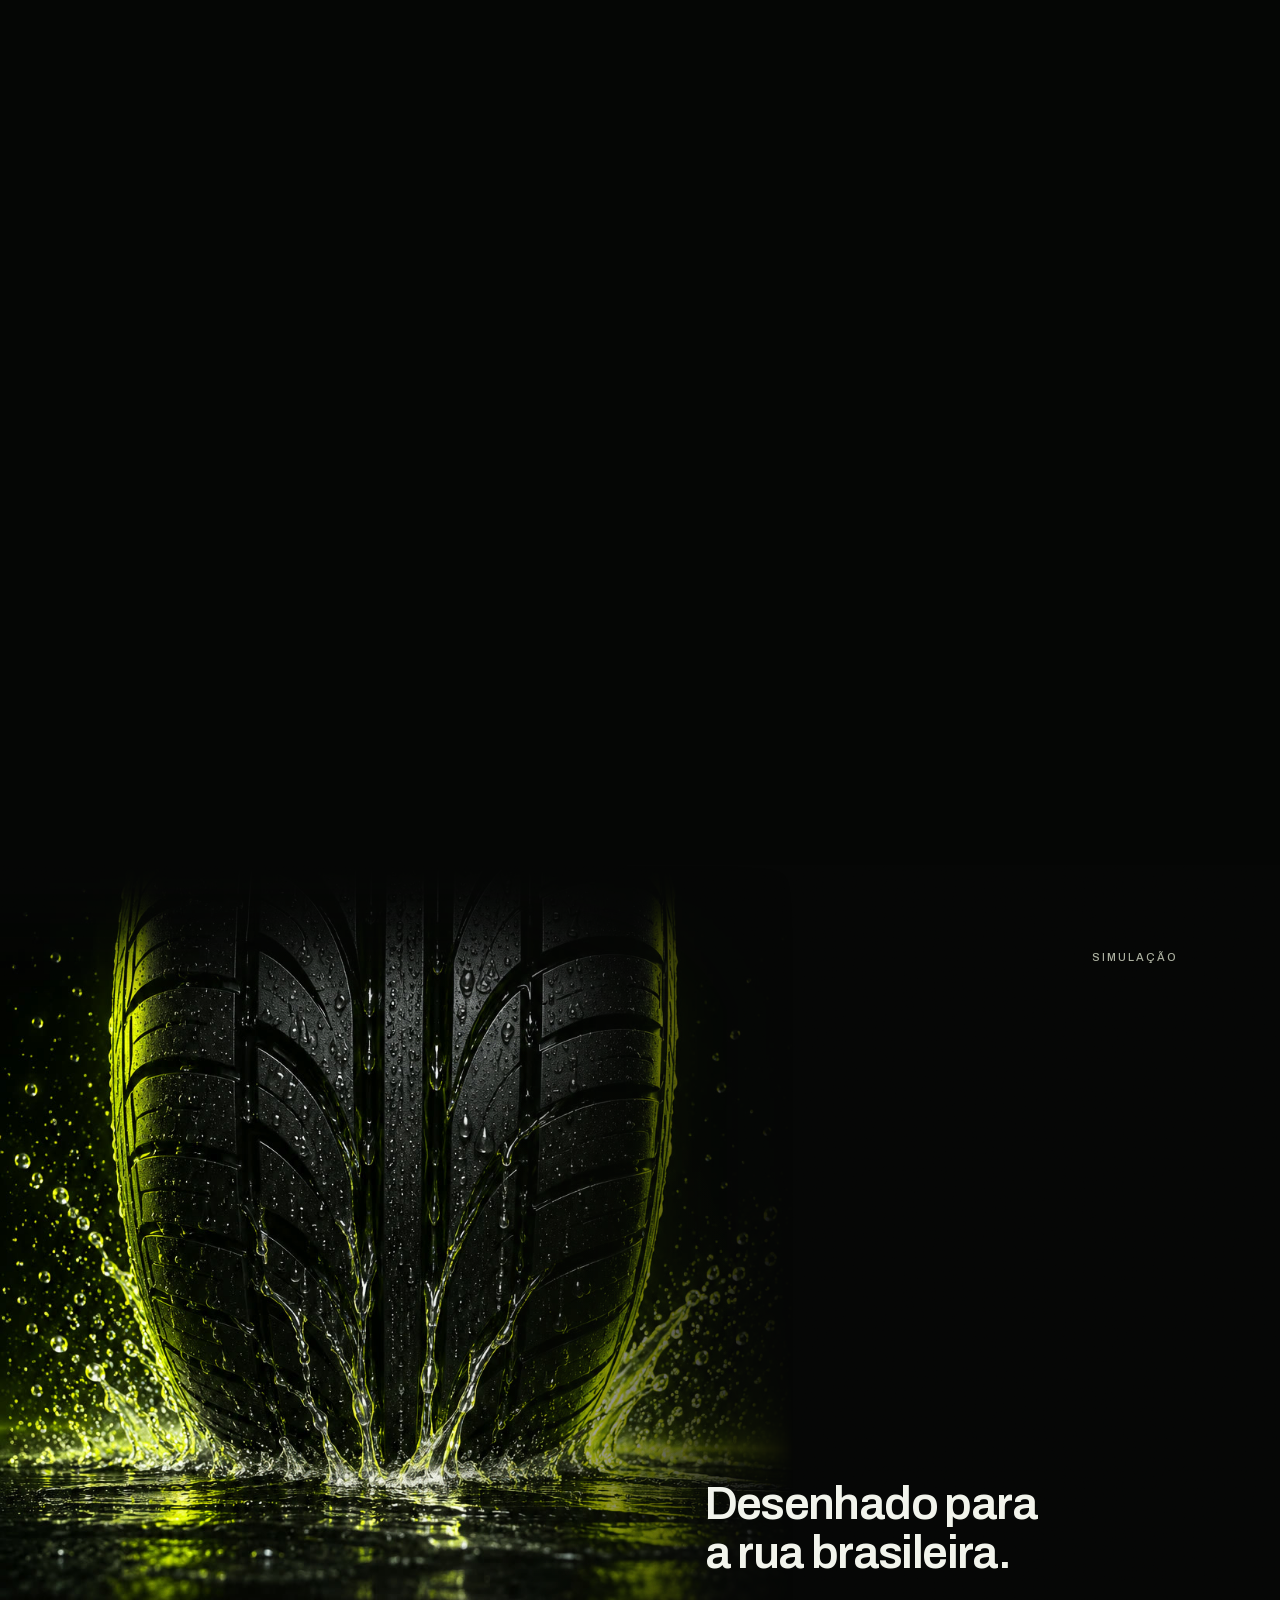
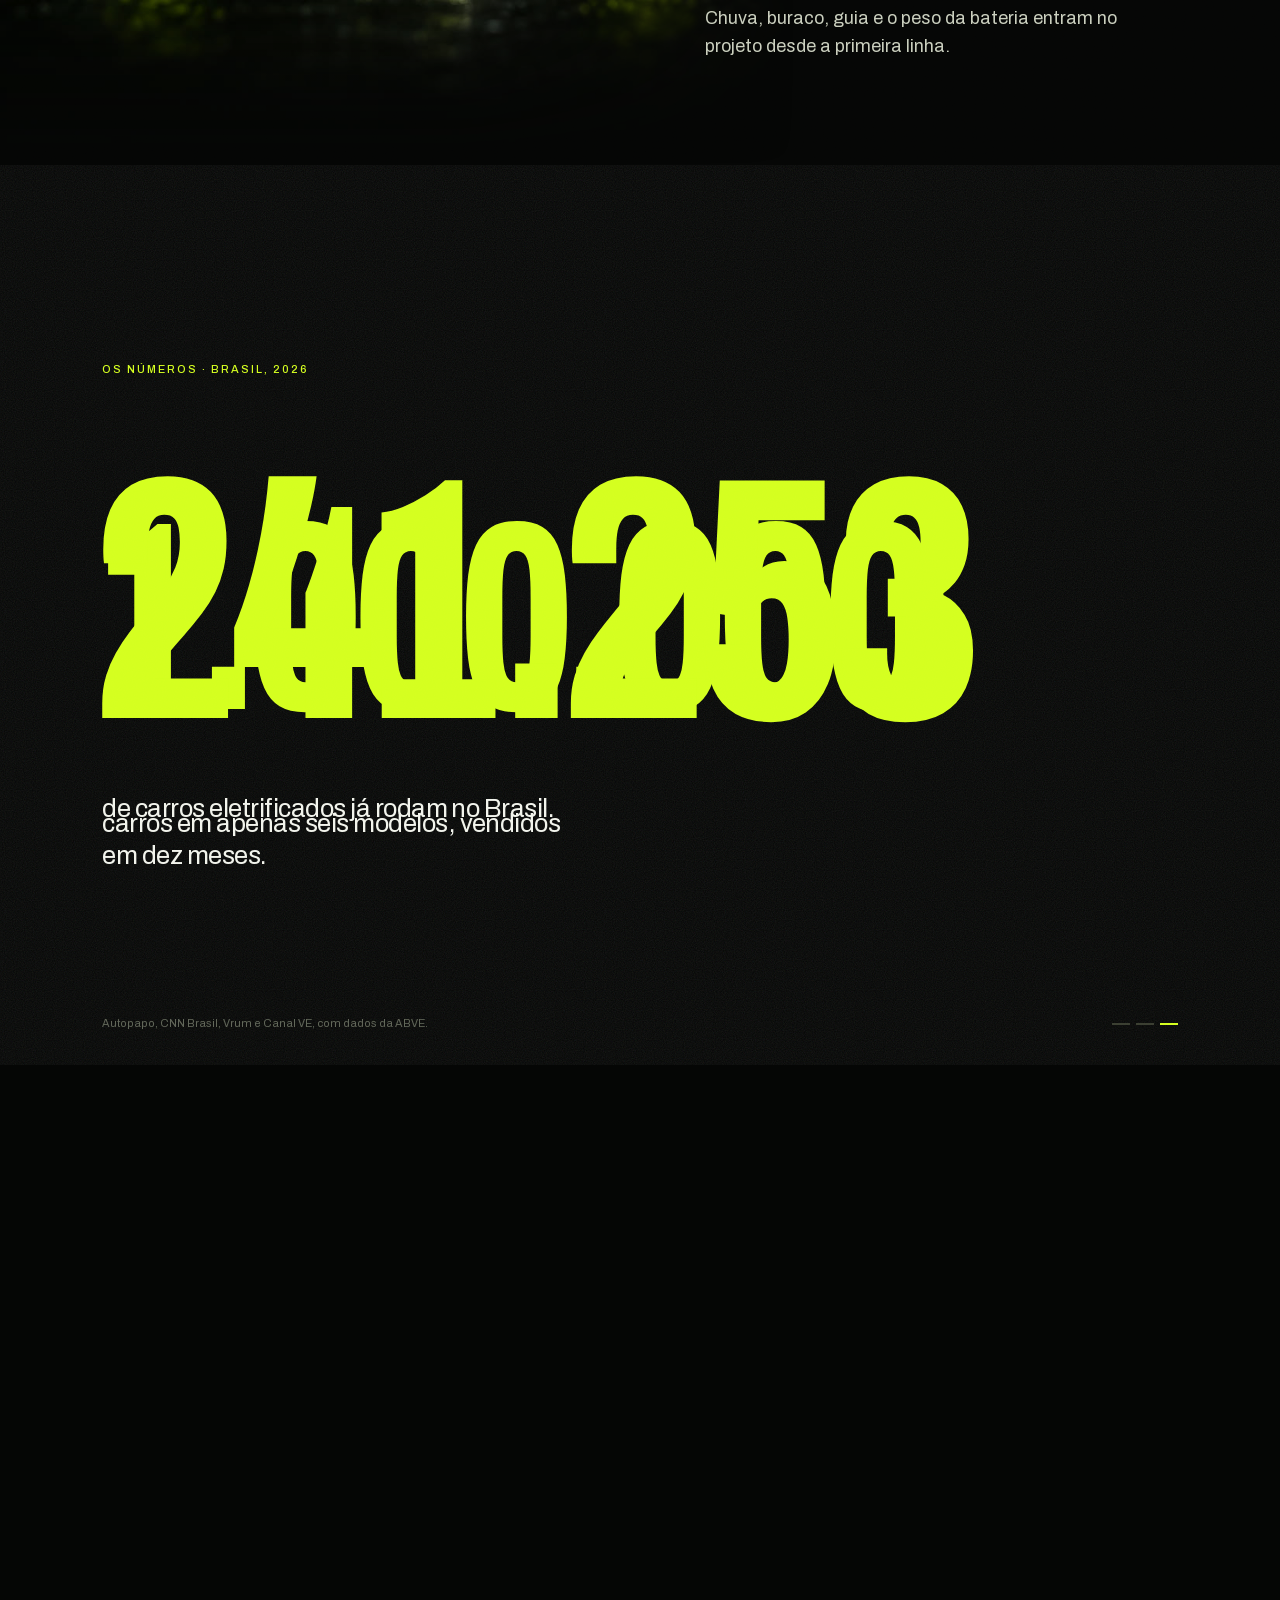
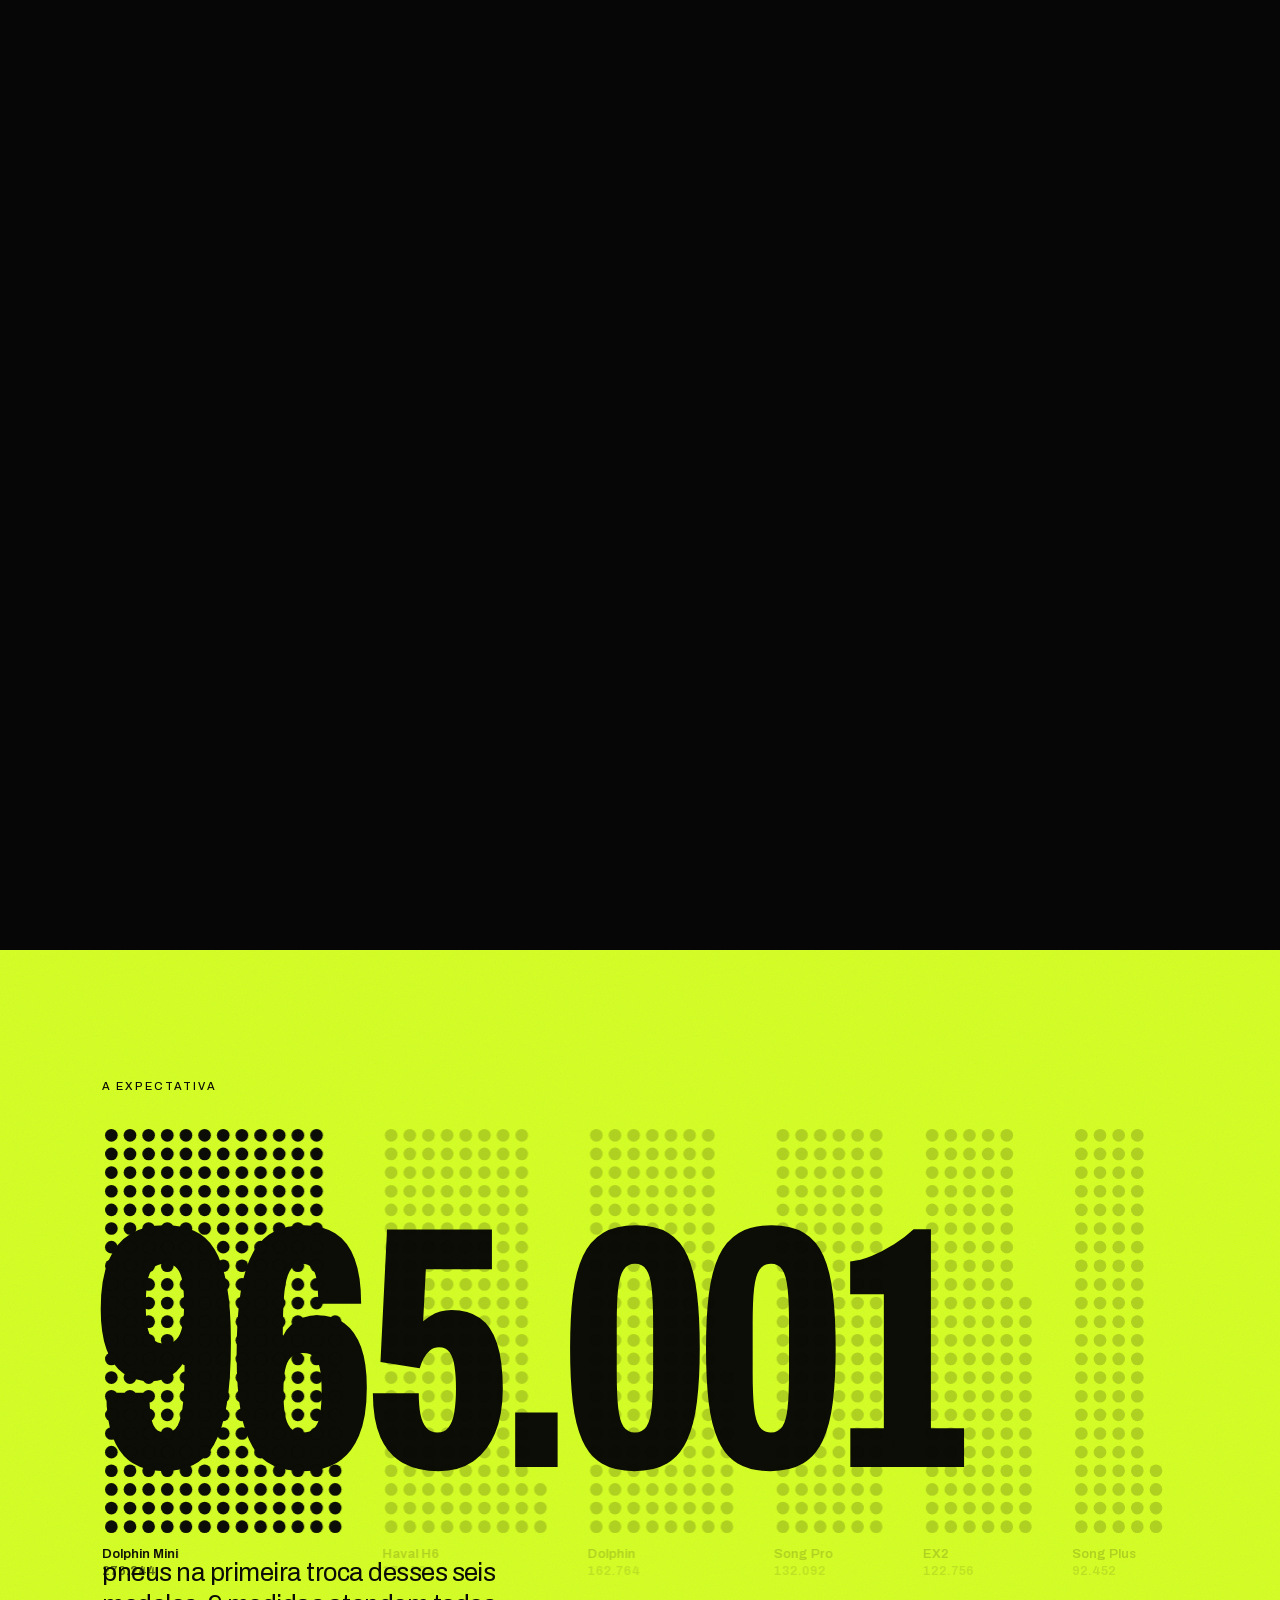
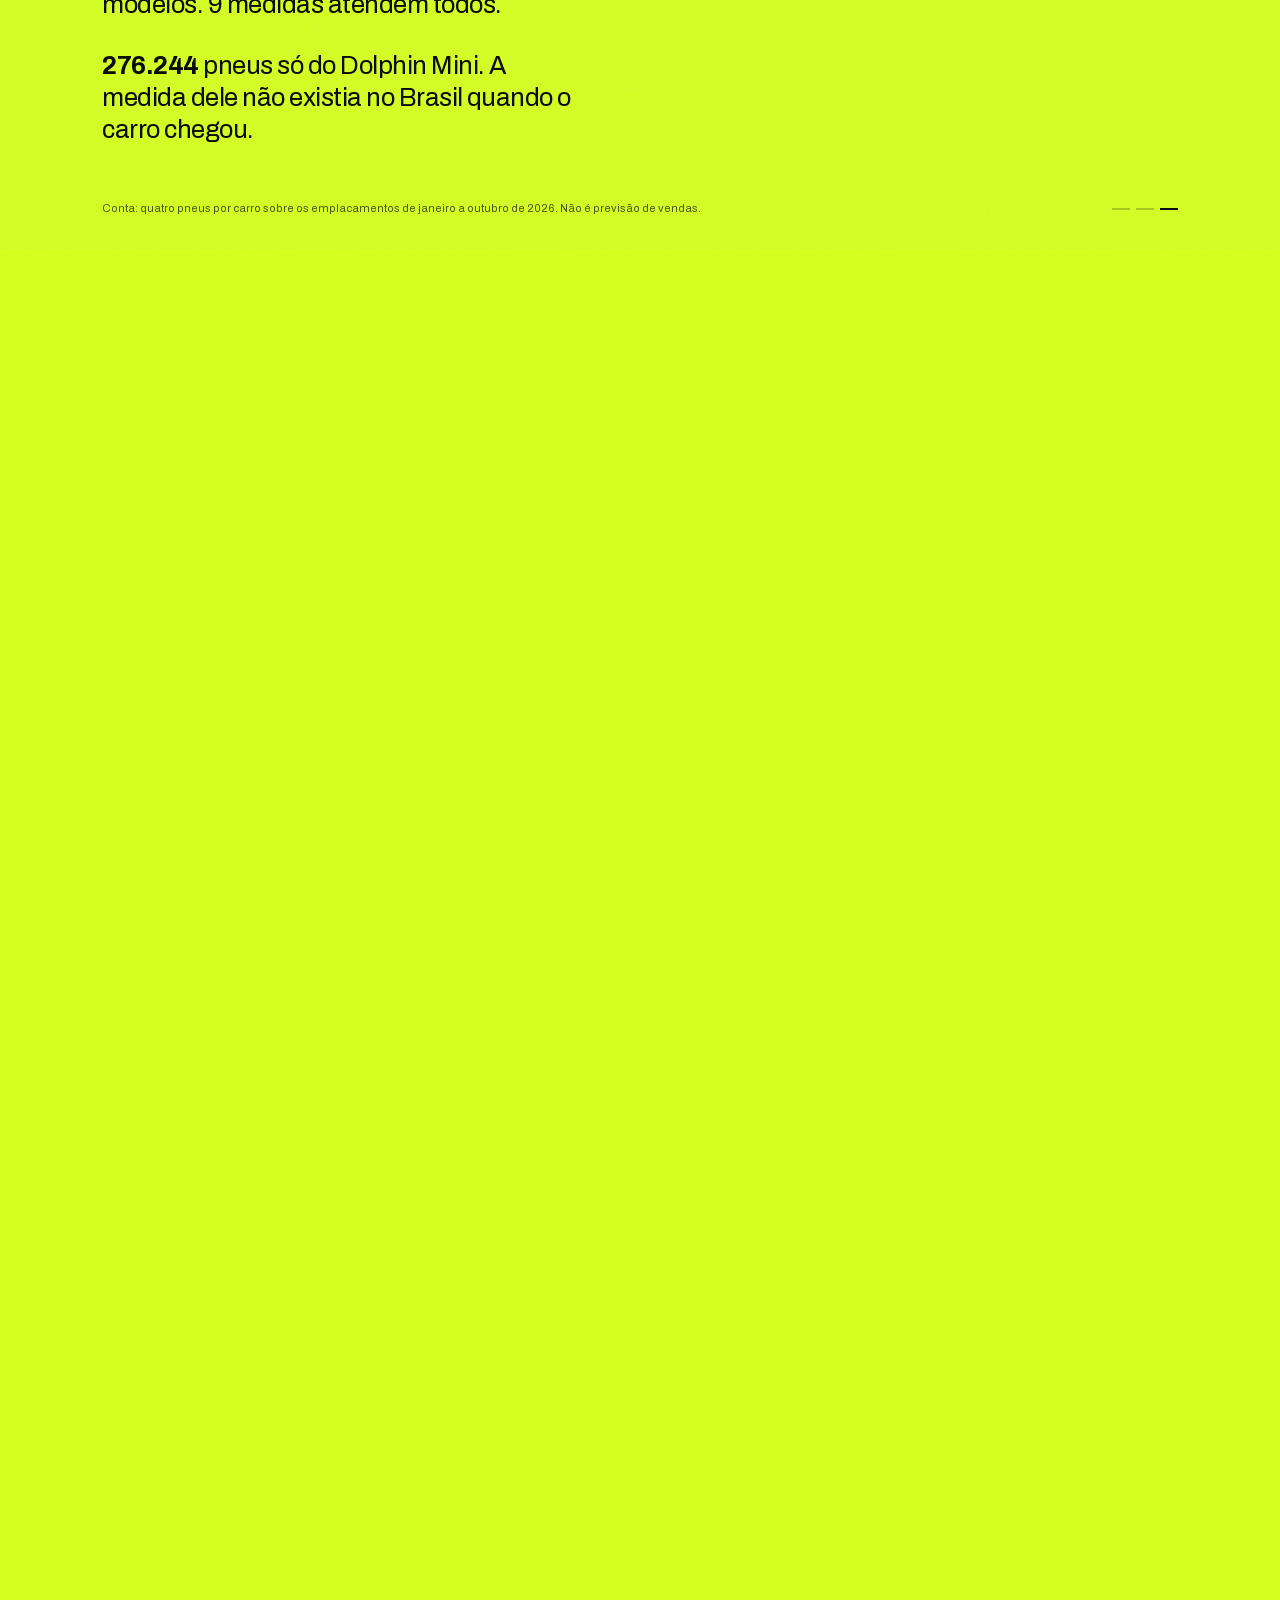
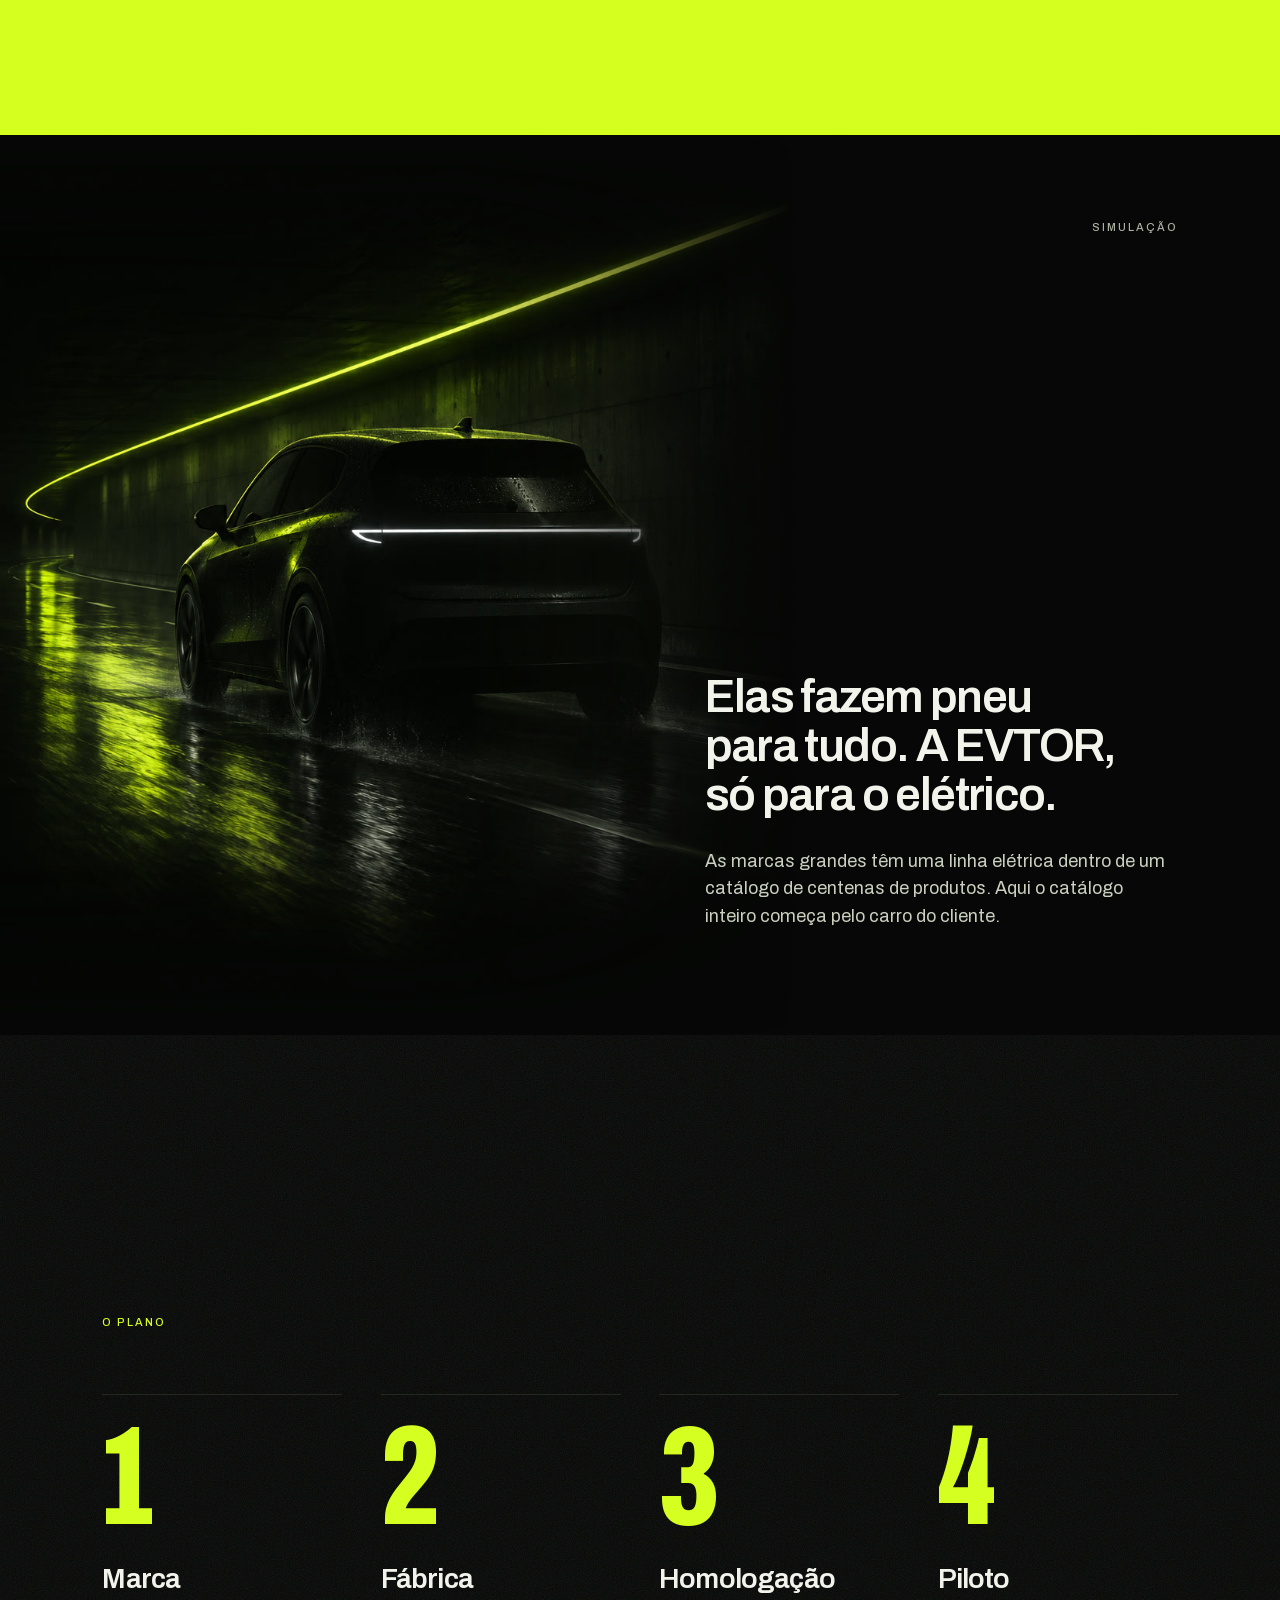
==== commit 24803804: "Seu carro sem pneu 3D; ajustes de celular nas camadas e nos pontos Co-Authored-By: Claude Fable 5.2 " ====
--- a/index.html
+++ b/index.html
@@ -75,12 +75,11 @@
   </div>
 </section>
 
-<section class="tela carro" id="carro" data-nome="O seu carro" data-fala="Pergunte à sala: quem aqui tem carro elétrico ou híbrido? Clique no modelo da pessoa. Se ninguém tiver, fique no Dolphin Mini. Mostre a medida e o pneu com ela gravada.">
-  <canvas id="pneuCarro" aria-hidden="true"></canvas>
+<section class="tela carro" id="carro" data-nome="O seu carro" data-fala="Pergunte à sala: quem aqui tem carro elétrico ou híbrido? Clique no modelo da pessoa. Se ninguém tiver, fique no Dolphin Mini. Mostre a medida: é ela que a loja não tem.">
   <p class="sobre">Qual é o seu carro?</p>
   <div class="fichas" id="fichas" role="group" aria-label="Modelos eletrificados"></div>
   <div class="leitura" id="leitura" aria-live="polite"></div>
-  <p class="fonte rodape">Emplacamentos: ABVE, 2026. Pneu: simulação em 3D, nenhum pneu foi fabricado.</p>
+  <p class="fonte rodape">Emplacamentos: ABVE, 2026. Medidas: ficha de cada modelo, detalhes na camada Estudo.</p>
 </section>
 
 <section class="cena com-fundo lado" id="solucao" data-nome="A solução">
--- a/pitch.css
+++ b/pitch.css
@@ -209,16 +209,15 @@
 .anima .foto > img, .anima .fundo-passo { animation: respira 22s ease-in-out infinite alternate; }
 @keyframes respira { to { scale: 1.09; } }
 
-#pneuCarro, .fundo3d { display: none; }
-.tem3d #pneuCarro { display: block; position: absolute; inset: 0 0 0 46%; z-index: -1; width: 54%; height: 100%; transform: none !important; cursor: grab; }
+.fundo3d { display: none; }
 .carro { background: radial-gradient(40% 56% at 73% 50%, rgba(212, 255, 31, 0.08), rgba(212, 255, 31, 0) 70%), var(--asfalto); }
 .carro .sobre { margin-bottom: 28px; }
-.fichas { display: flex; flex-wrap: wrap; gap: 8px; max-width: 46%; }
+.fichas { display: flex; flex-wrap: wrap; gap: 8px; max-width: 62%; }
 .fichas button { font: 500 13px/1 var(--tipo); color: #C9CEBD; background: none; border: 1px solid #3A3E31; border-radius: 99px; padding: 9px 13px; cursor: pointer; transition: color 0.2s, border-color 0.2s, background 0.2s; }
 .fichas button:hover { color: var(--cal); border-color: var(--cal); }
 .fichas button[aria-pressed="true"] { background: var(--volt); border-color: var(--volt); color: #0A0C05; font-weight: 700; }
-.leitura { max-width: 50%; margin-top: clamp(32px, 6svh, 64px); }
-.leitura .numero { font-size: min(11.5vw, 26svh); }
+.leitura { margin-top: clamp(32px, 6svh, 64px); }
+.leitura .numero { font-size: min(19vw, 40svh); }
 .leitura .dito { margin-top: 28px; }
 .leitura em { font-style: normal; color: var(--fumo); }
 
@@ -230,7 +229,7 @@
 #pontos { display: none; }
 .anima #pontos { display: block; position: absolute; left: var(--lado); right: var(--lado); top: 176px; height: calc(100% - 176px - 268px); width: calc(100% - 2 * var(--lado)); opacity: 0; transition: opacity 0.5s; }
 .anima .ve-pontos #pontos { opacity: 1; }
-.anima .pontos .passo.baixo { position: absolute; left: var(--lado); bottom: 96px; }
+.anima .pontos .passo.baixo { position: absolute; left: var(--lado); right: var(--lado); bottom: 96px; }
 .anima .pontos .sobre { position: absolute; top: 128px; margin: 0; }
 .anima .pontos .passo.baixo .dito { margin: 0 0 8px; }
 .pontos .palco { padding-bottom: 96px; }
@@ -248,9 +247,7 @@
   .anima .fundo-passo { inset: 0; width: 100%; }
   .anima .fundo-passo.ativo { opacity: 0.3; }
   .fichas, .leitura { max-width: none; }
-  .tem3d #pneuCarro { inset: auto 0 0 0; width: 100%; height: 42%; opacity: 0.5 !important; }
-  .carro { justify-content: flex-start; }
-  .leitura .numero { font-size: 17vw; }
+  .leitura .numero { font-size: 19vw; }
   .etapas { grid-template-columns: 1fr 1fr; }
   .etapas li::before { font-size: 18vw; }
   body { font-size: 16px; }
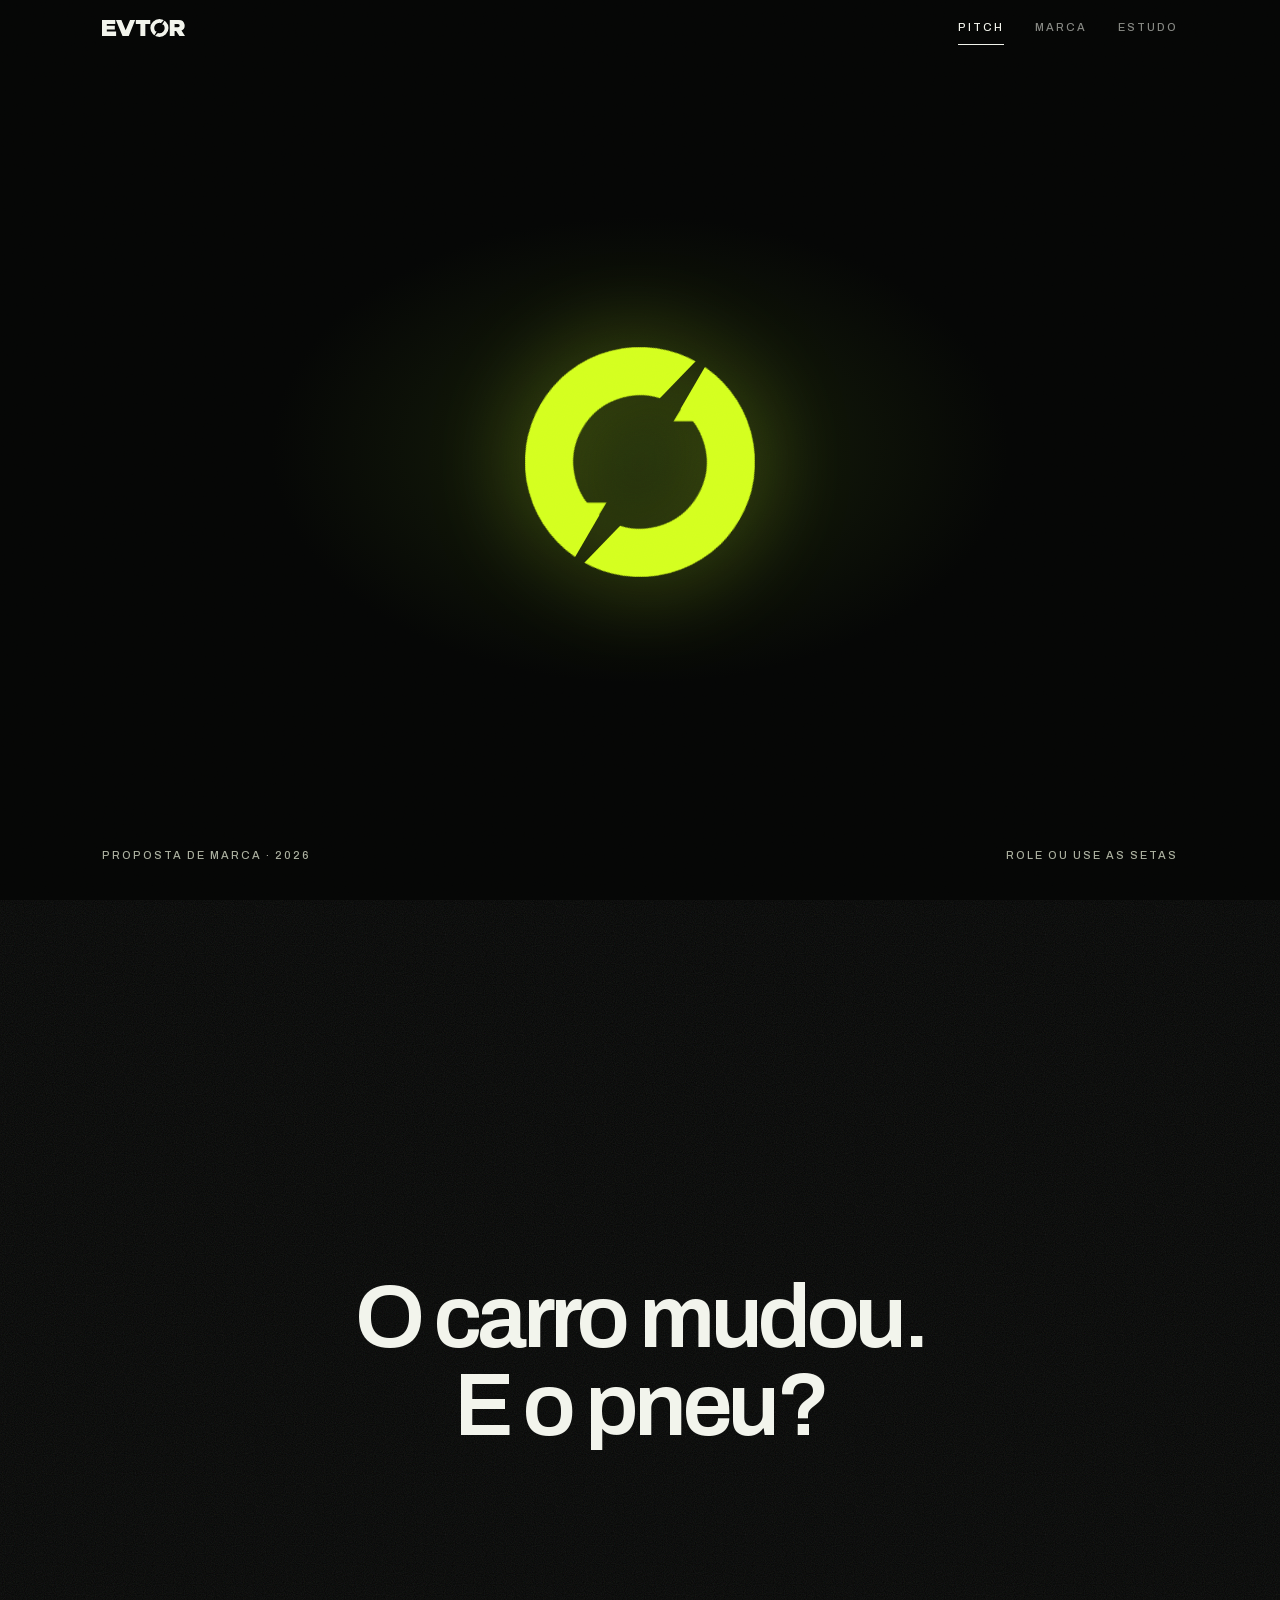
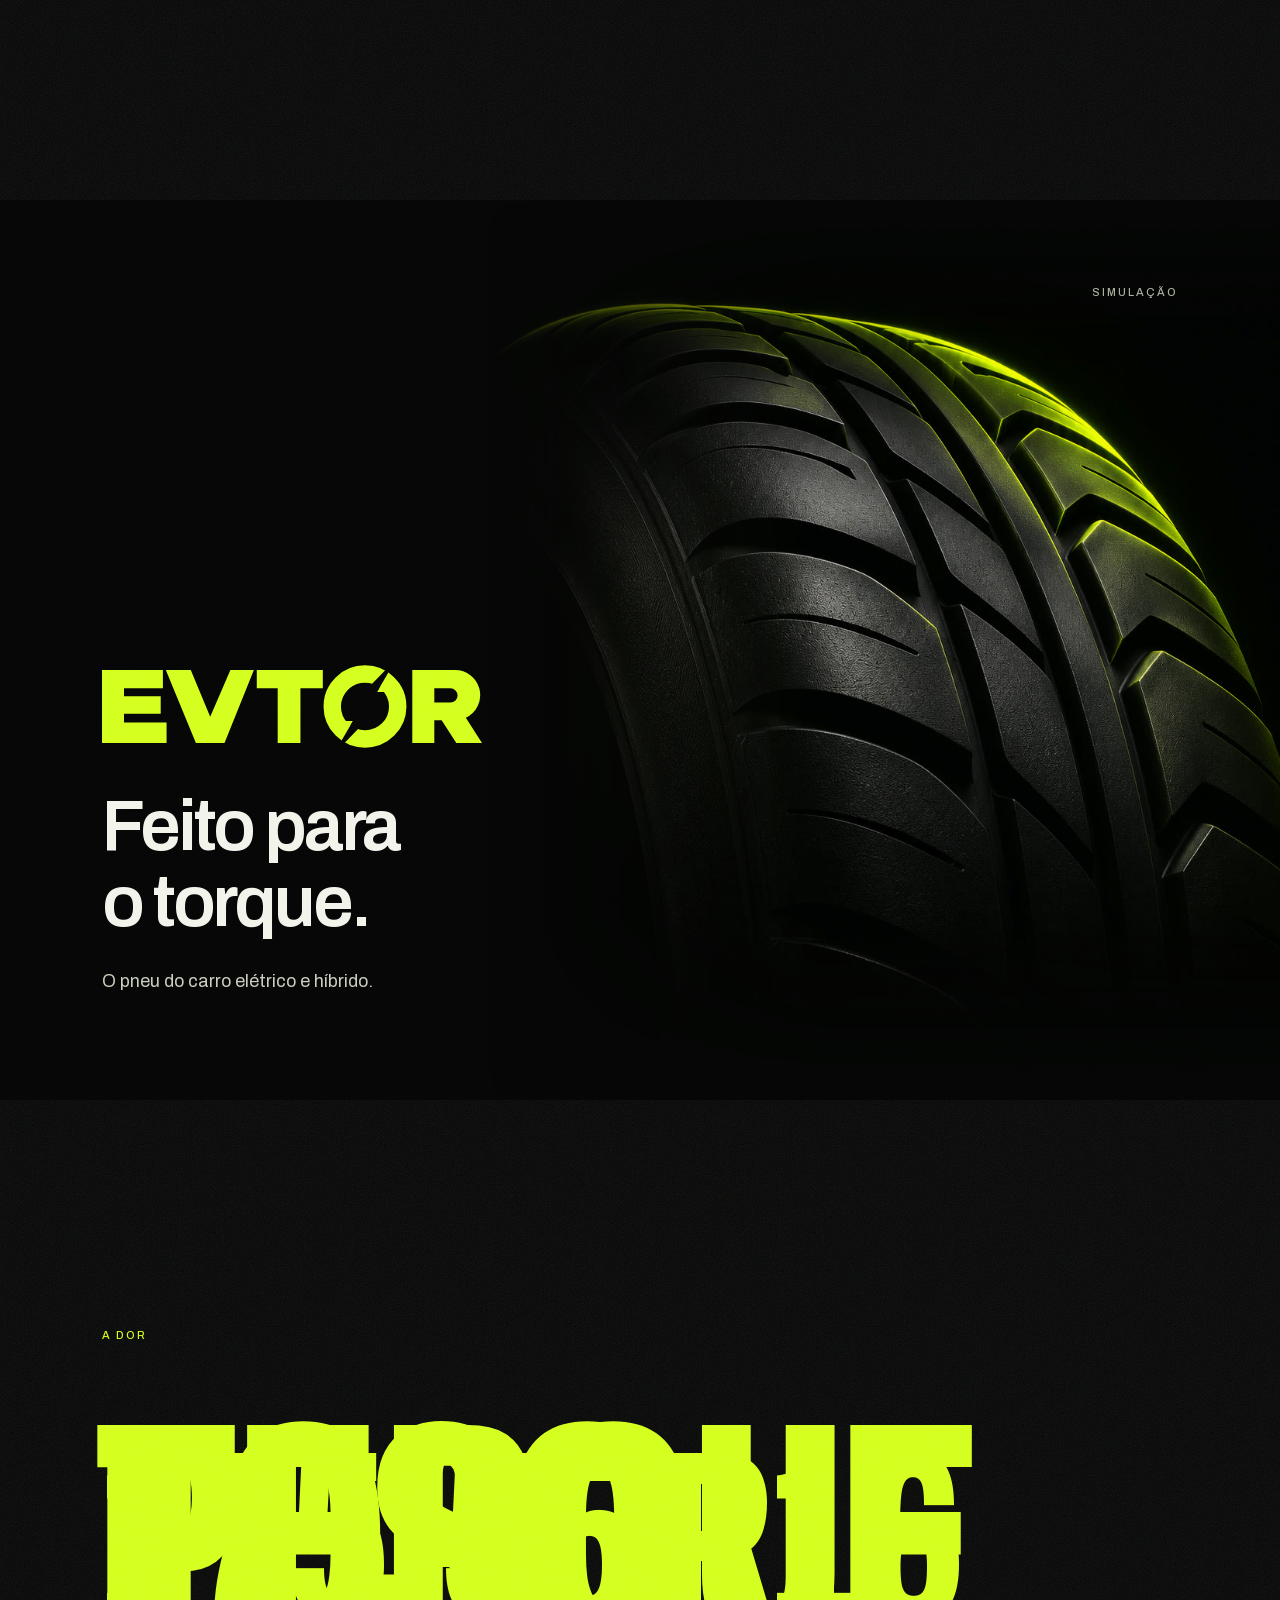
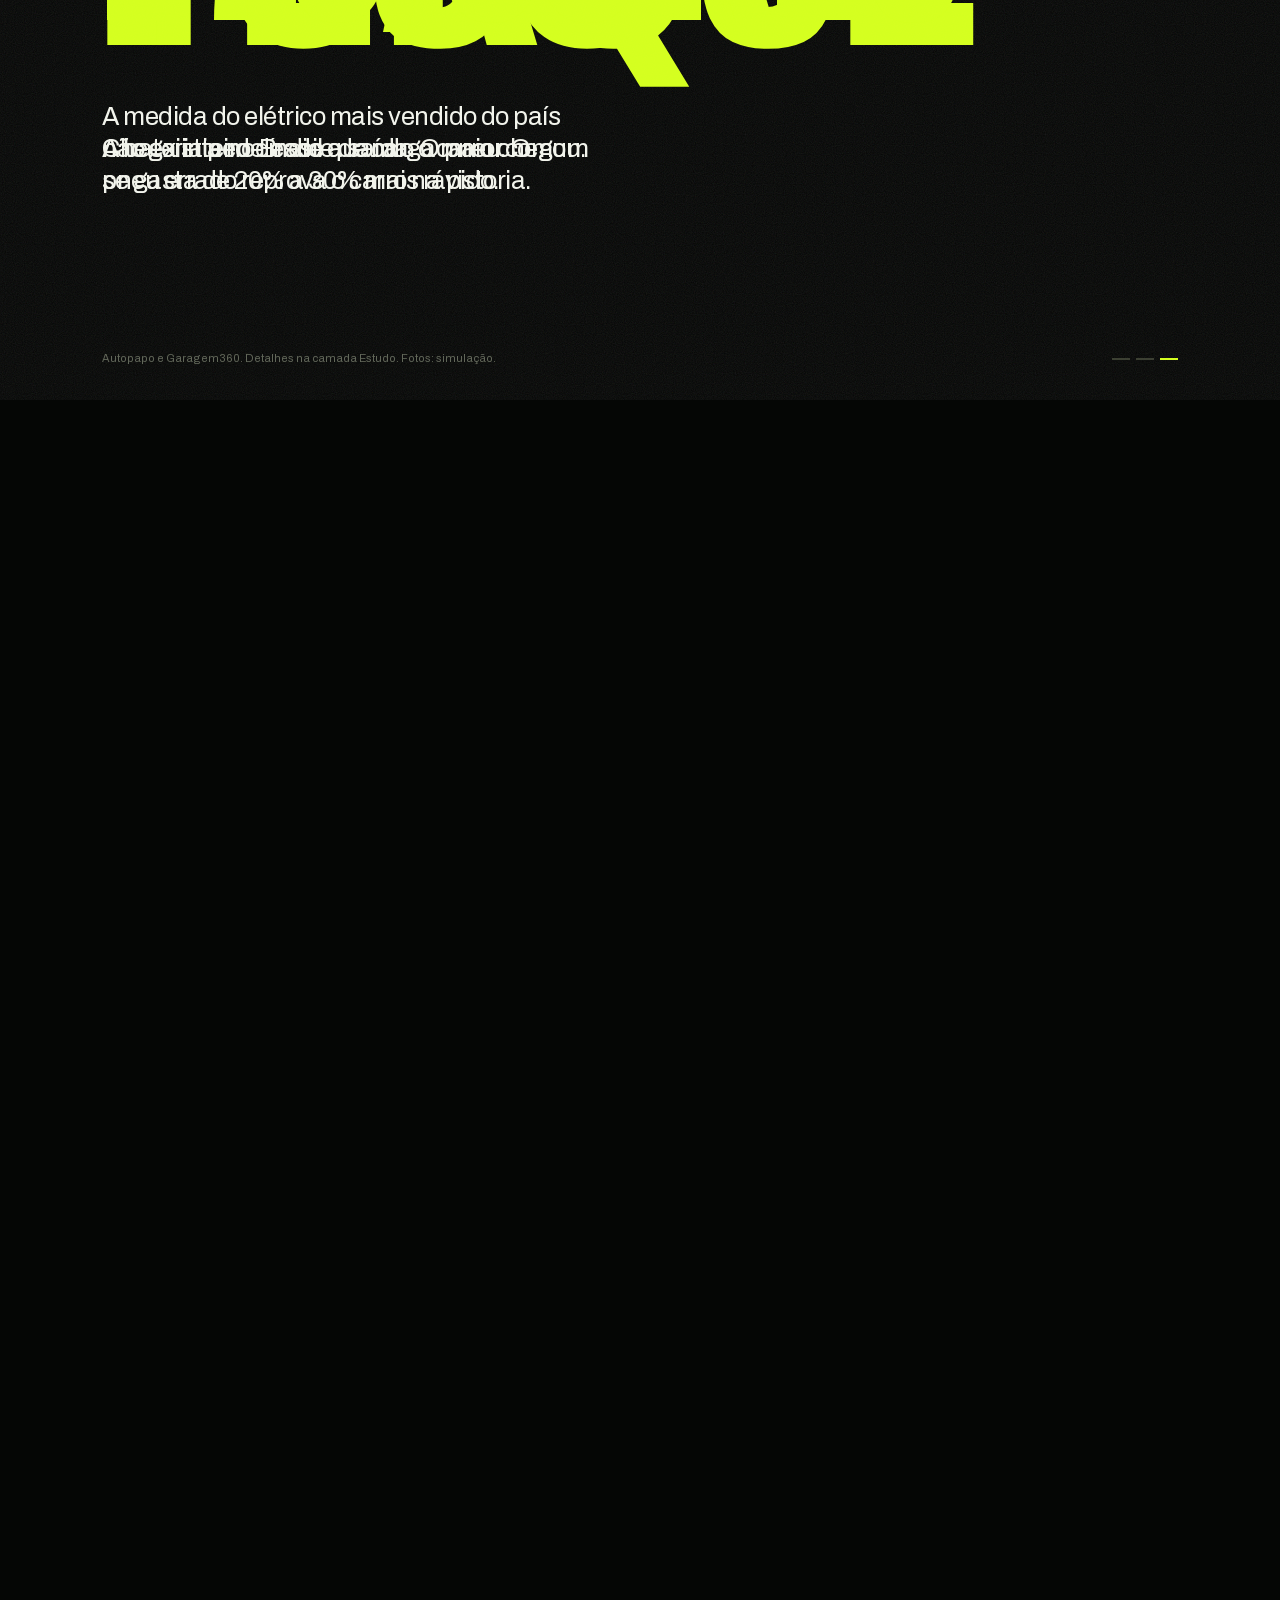
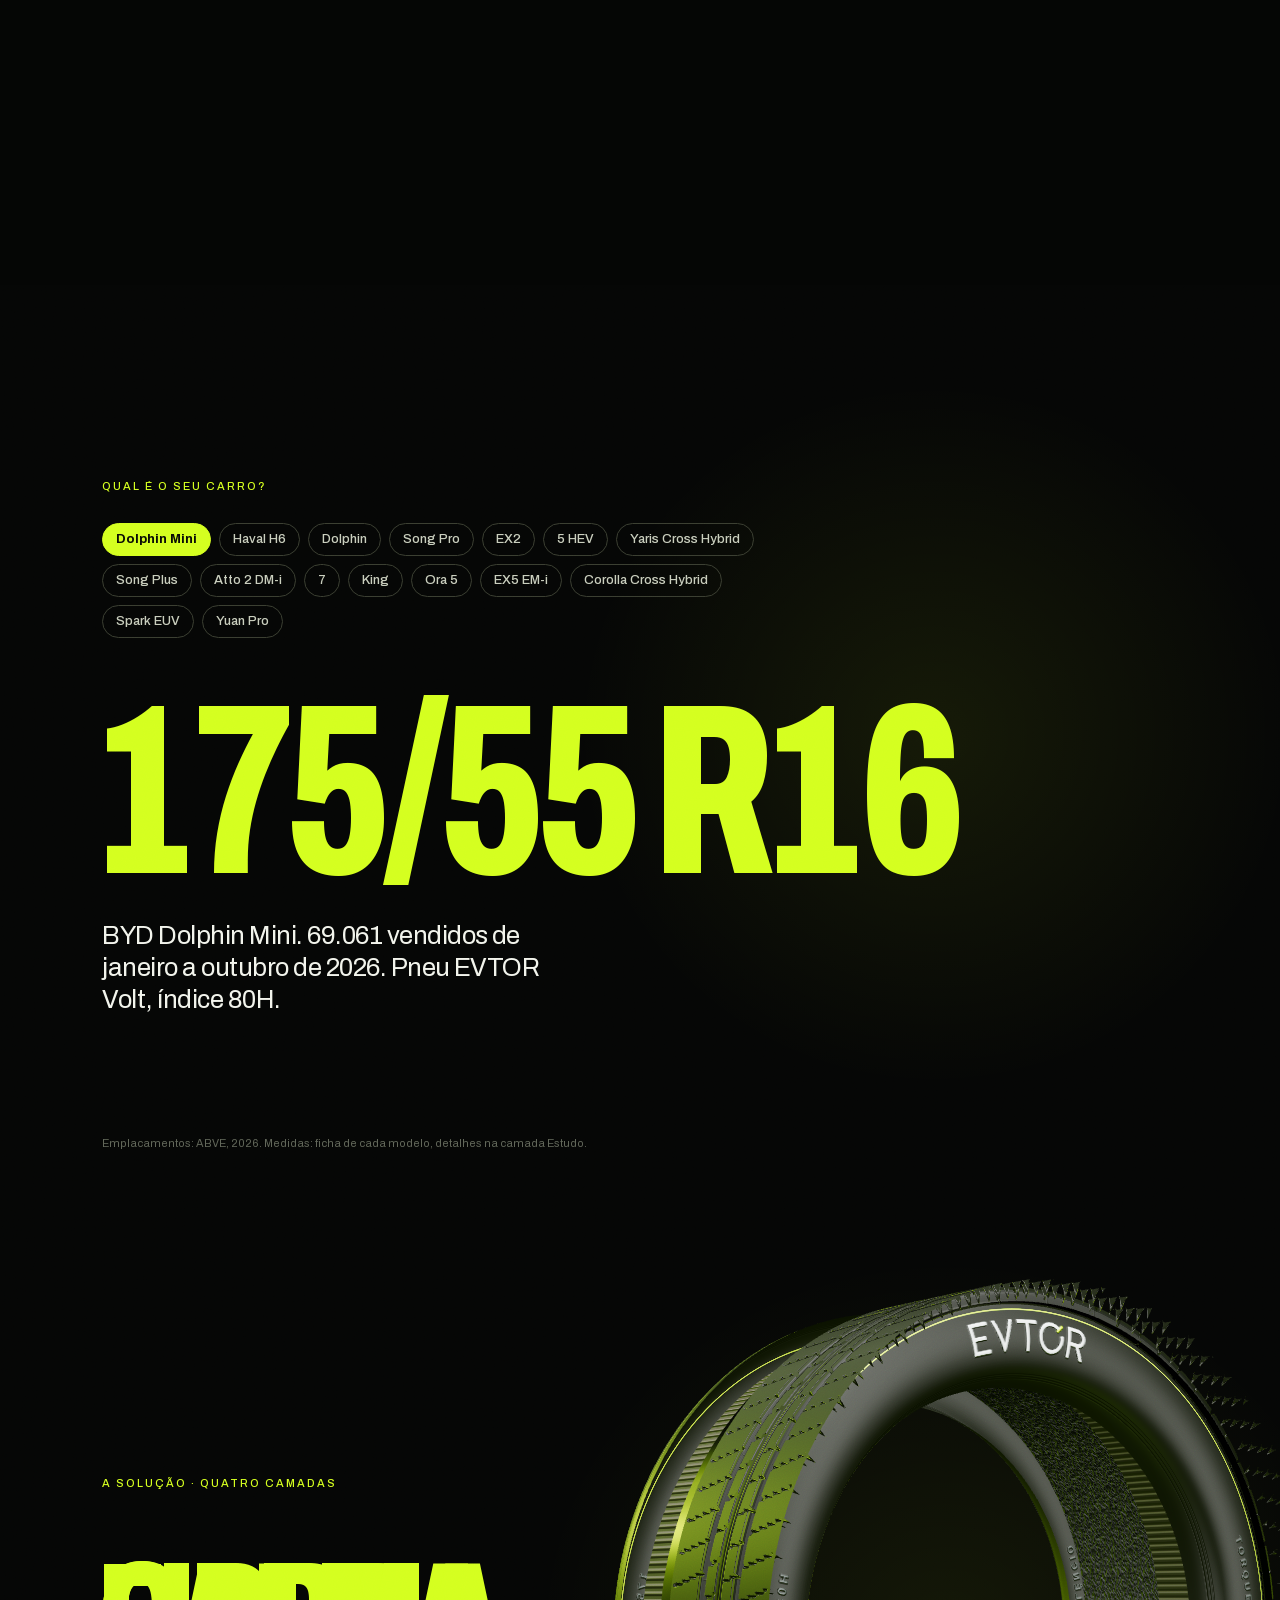
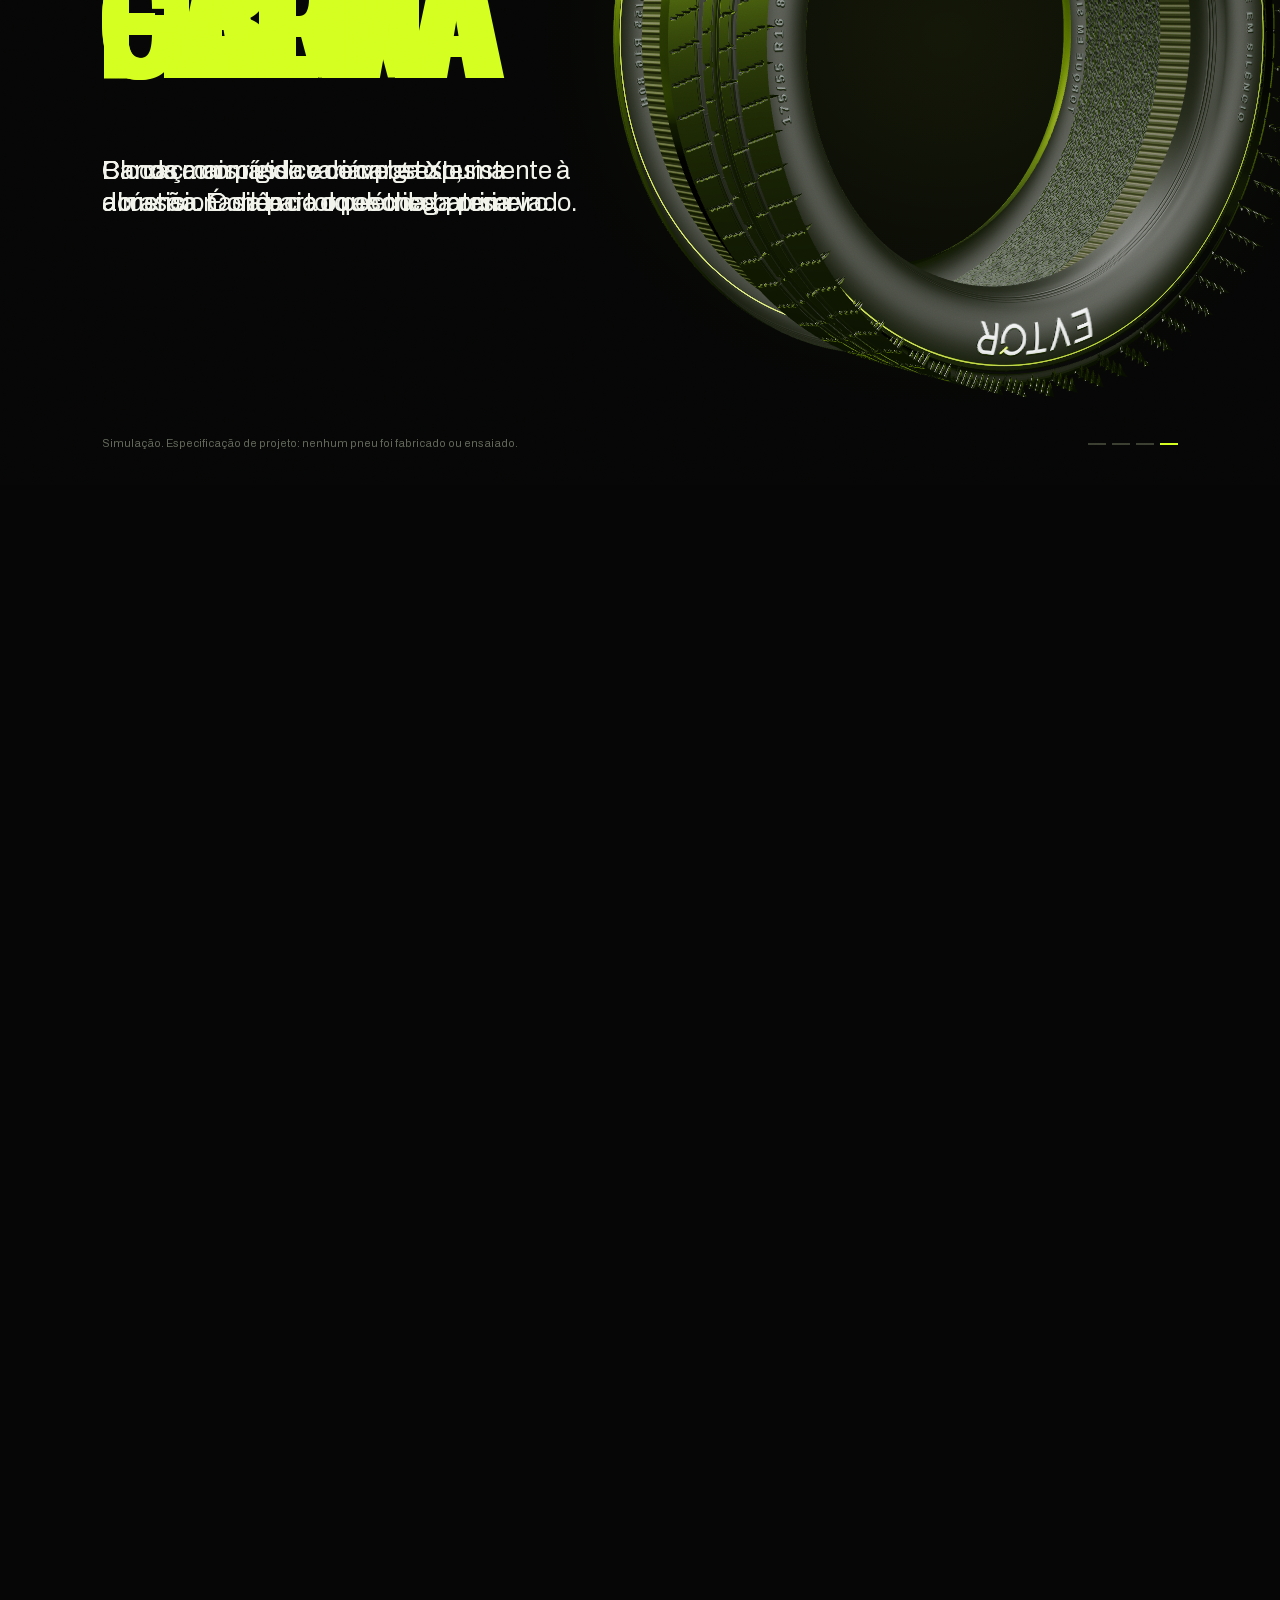
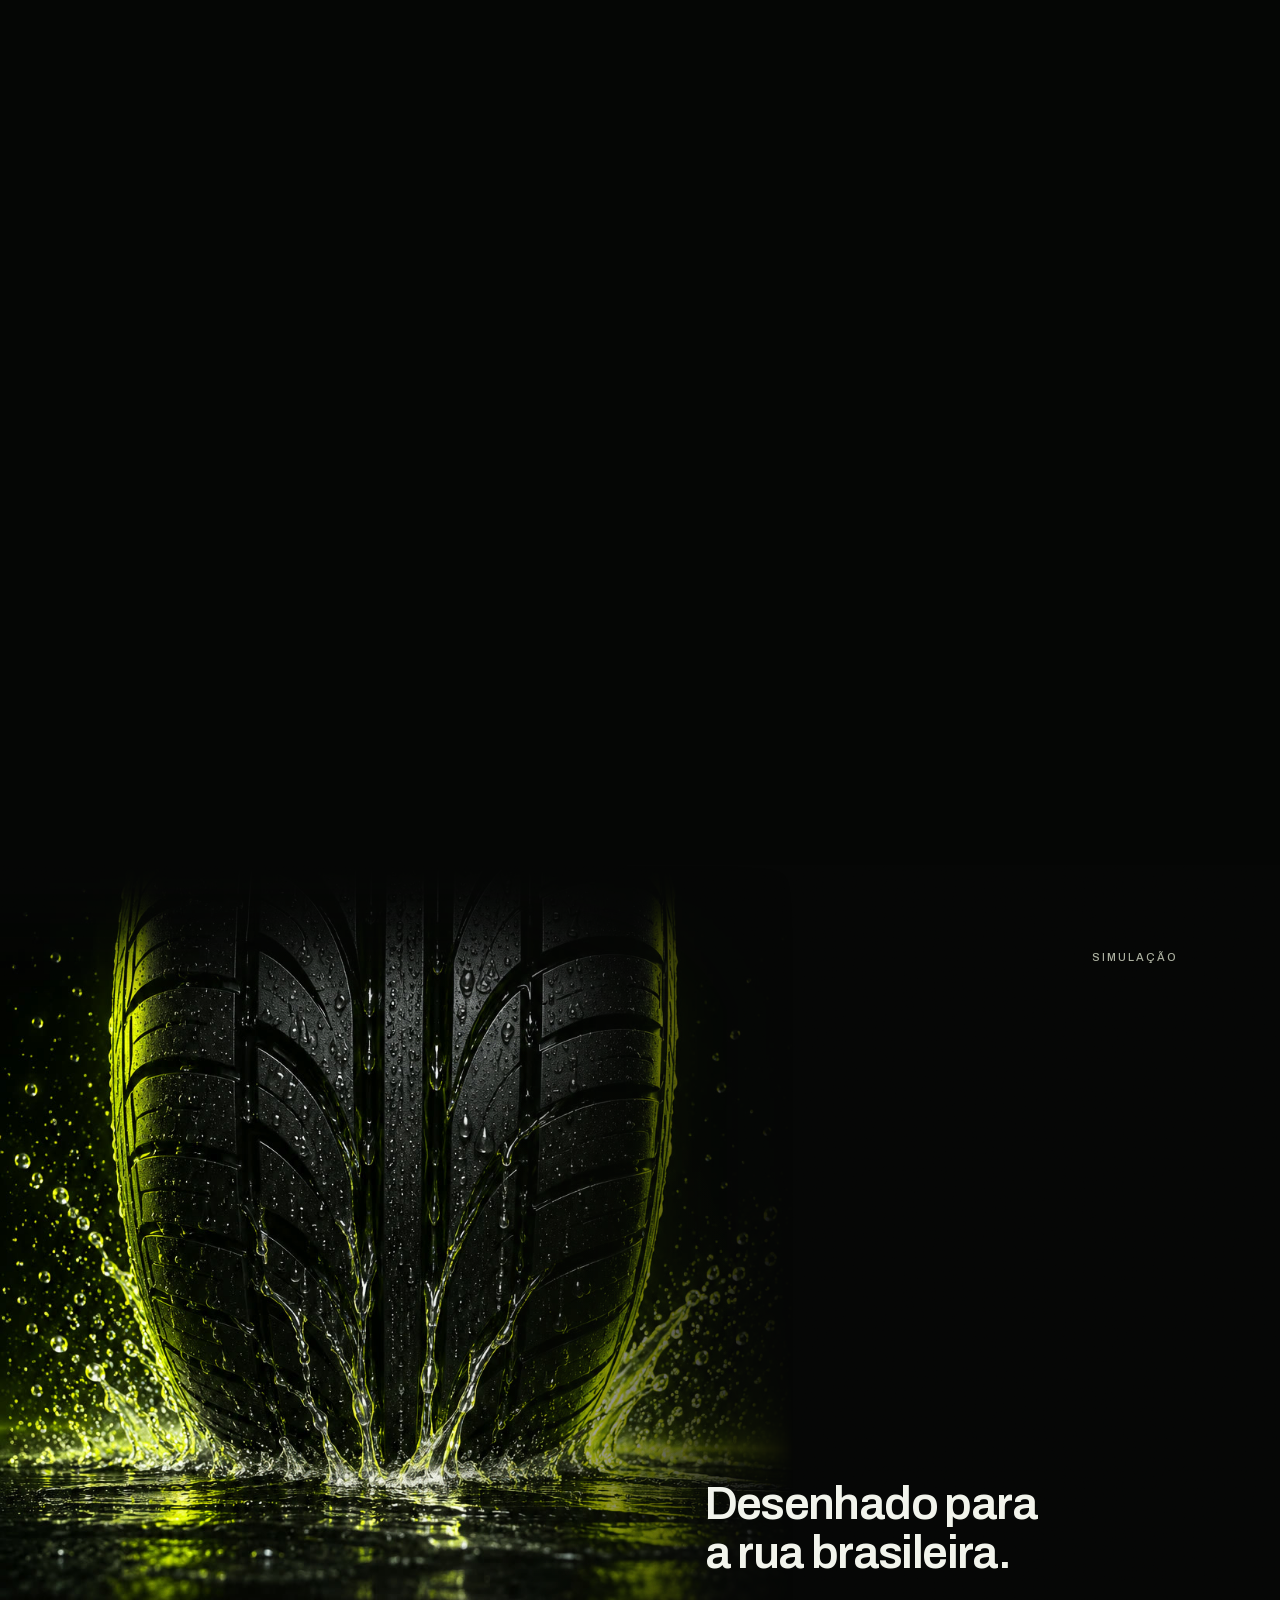
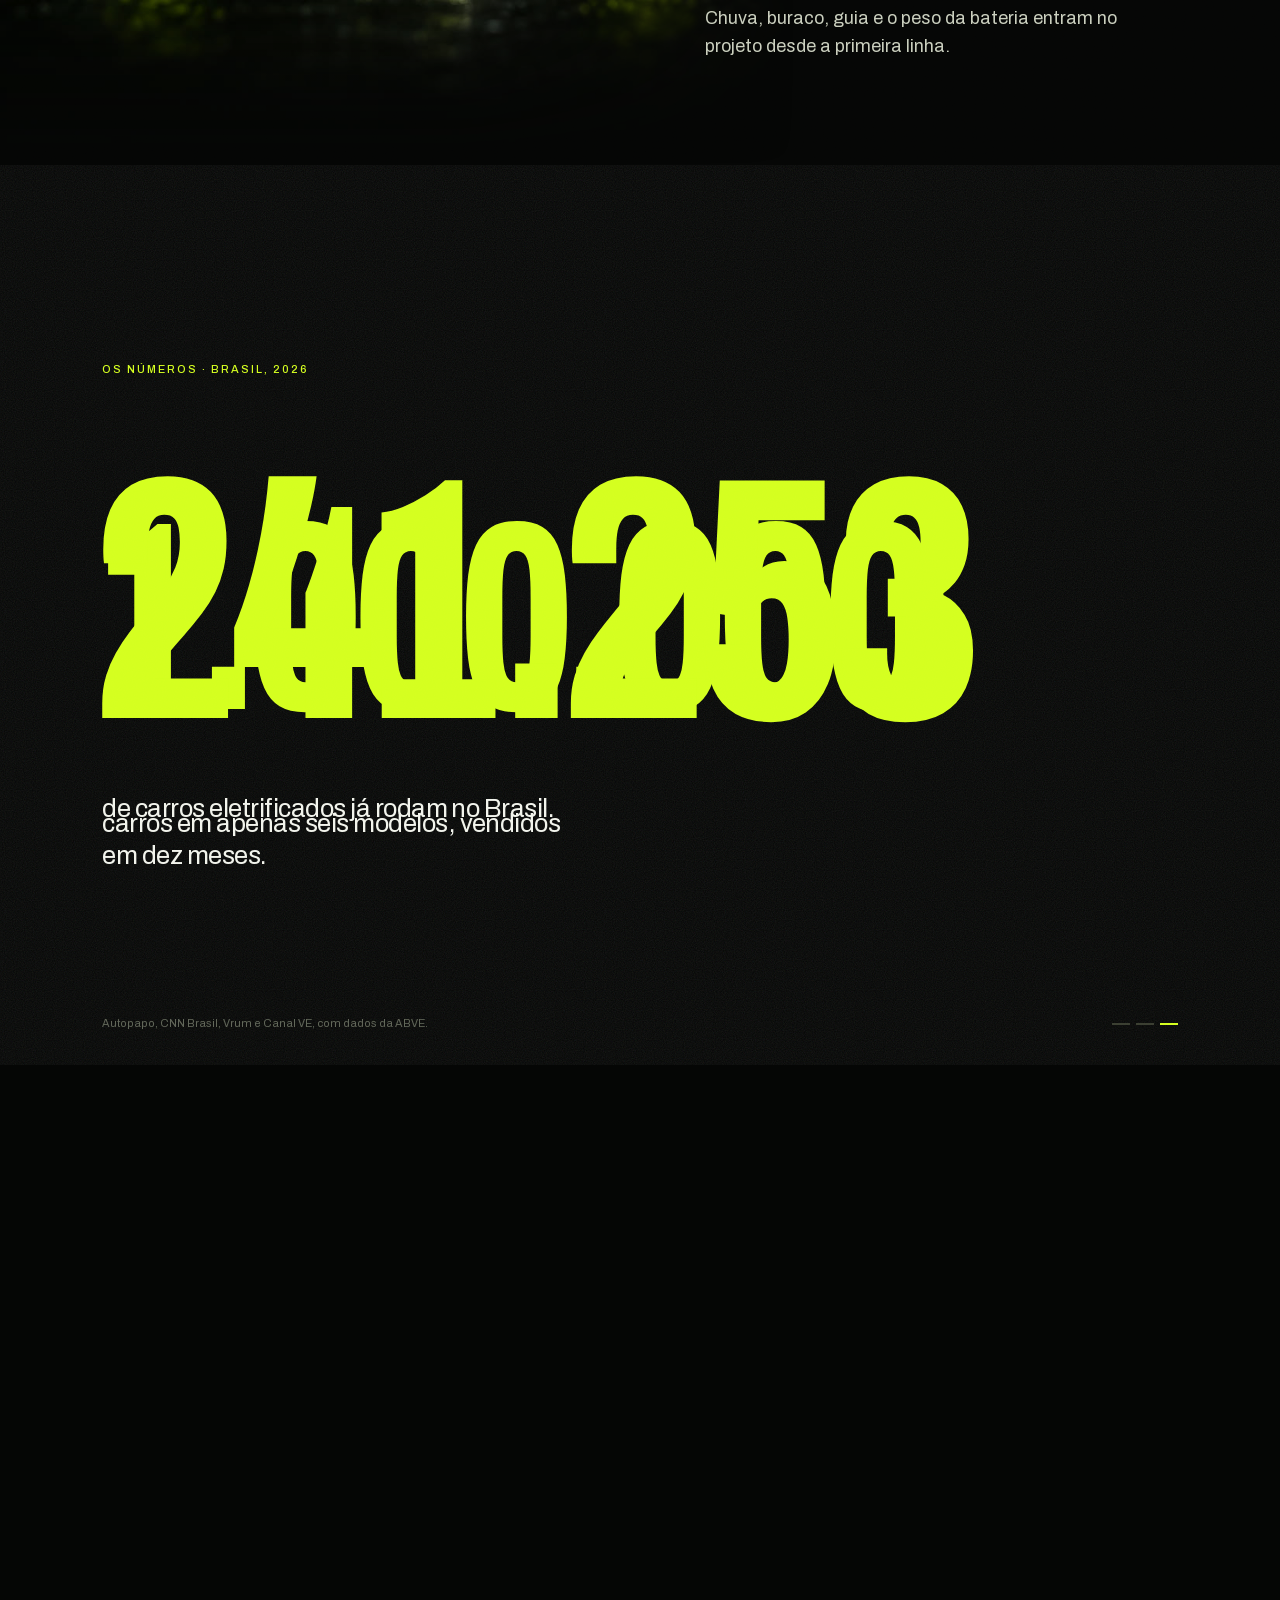
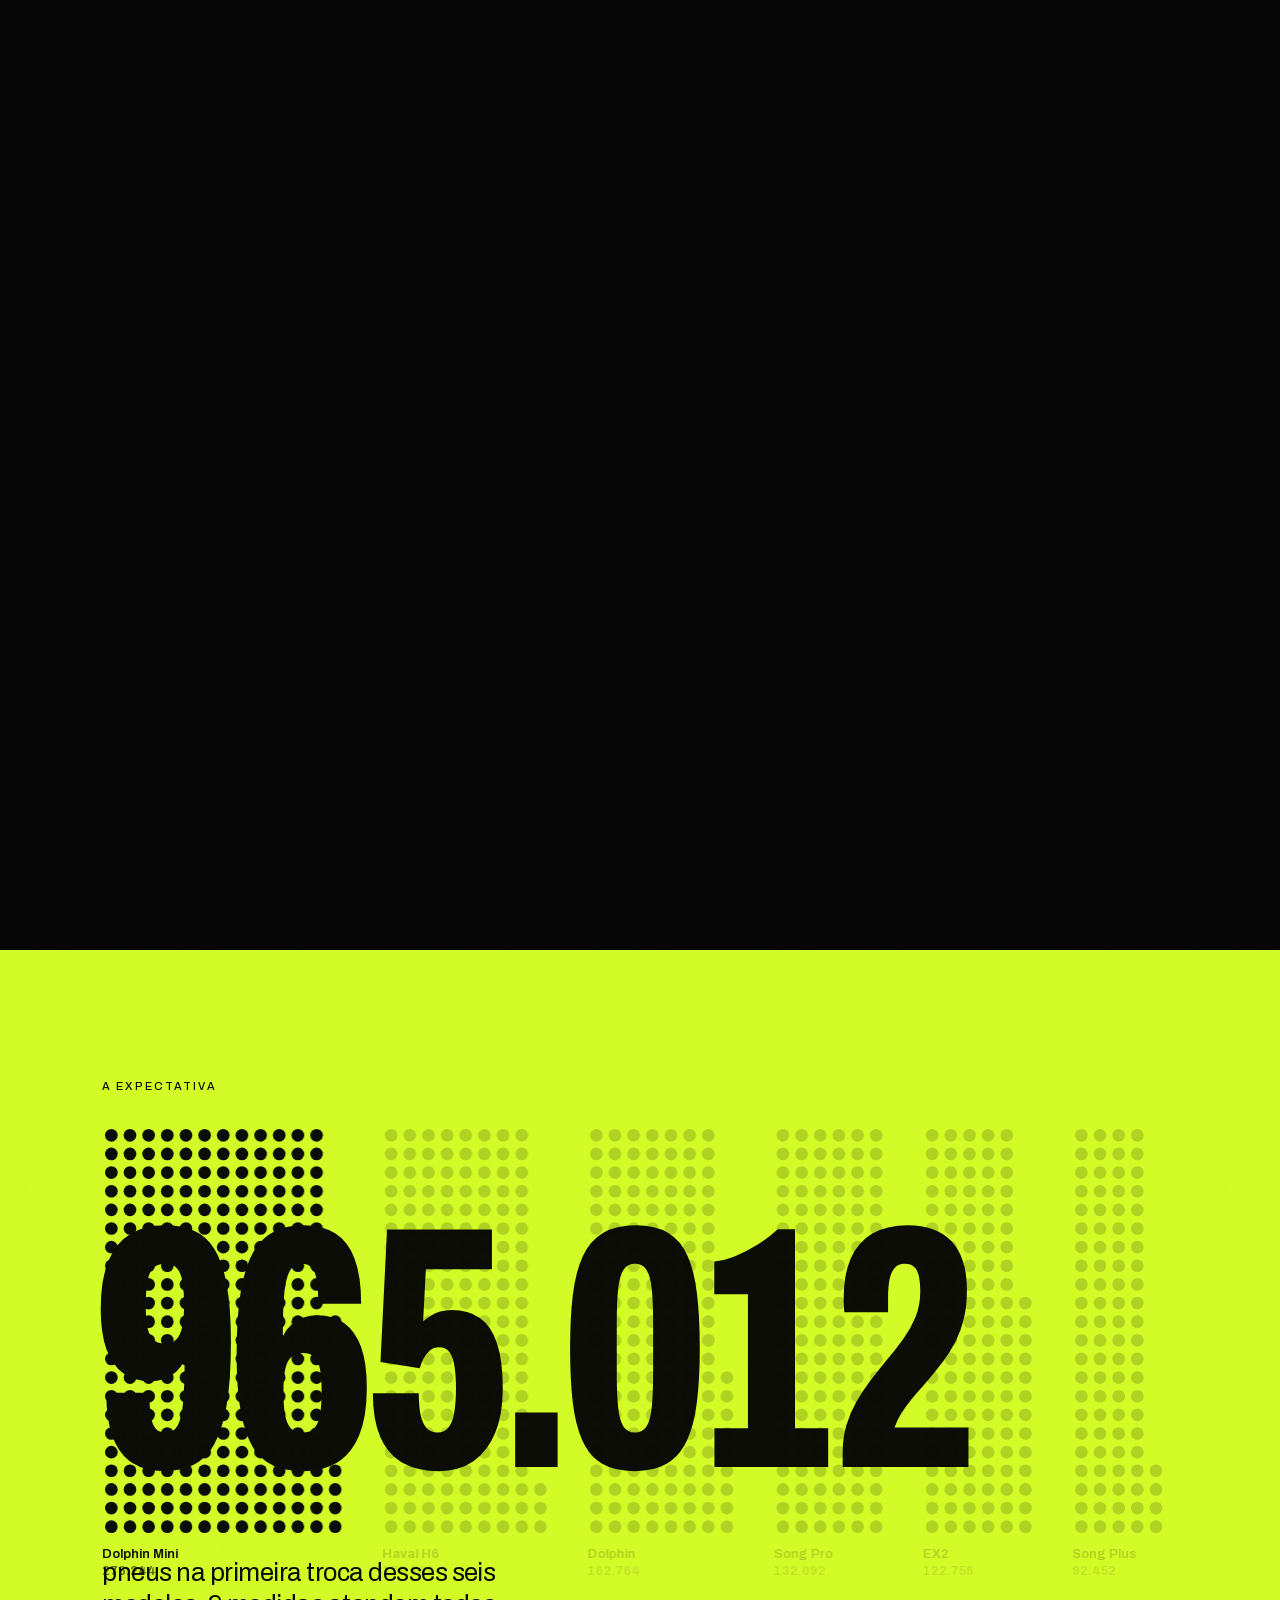
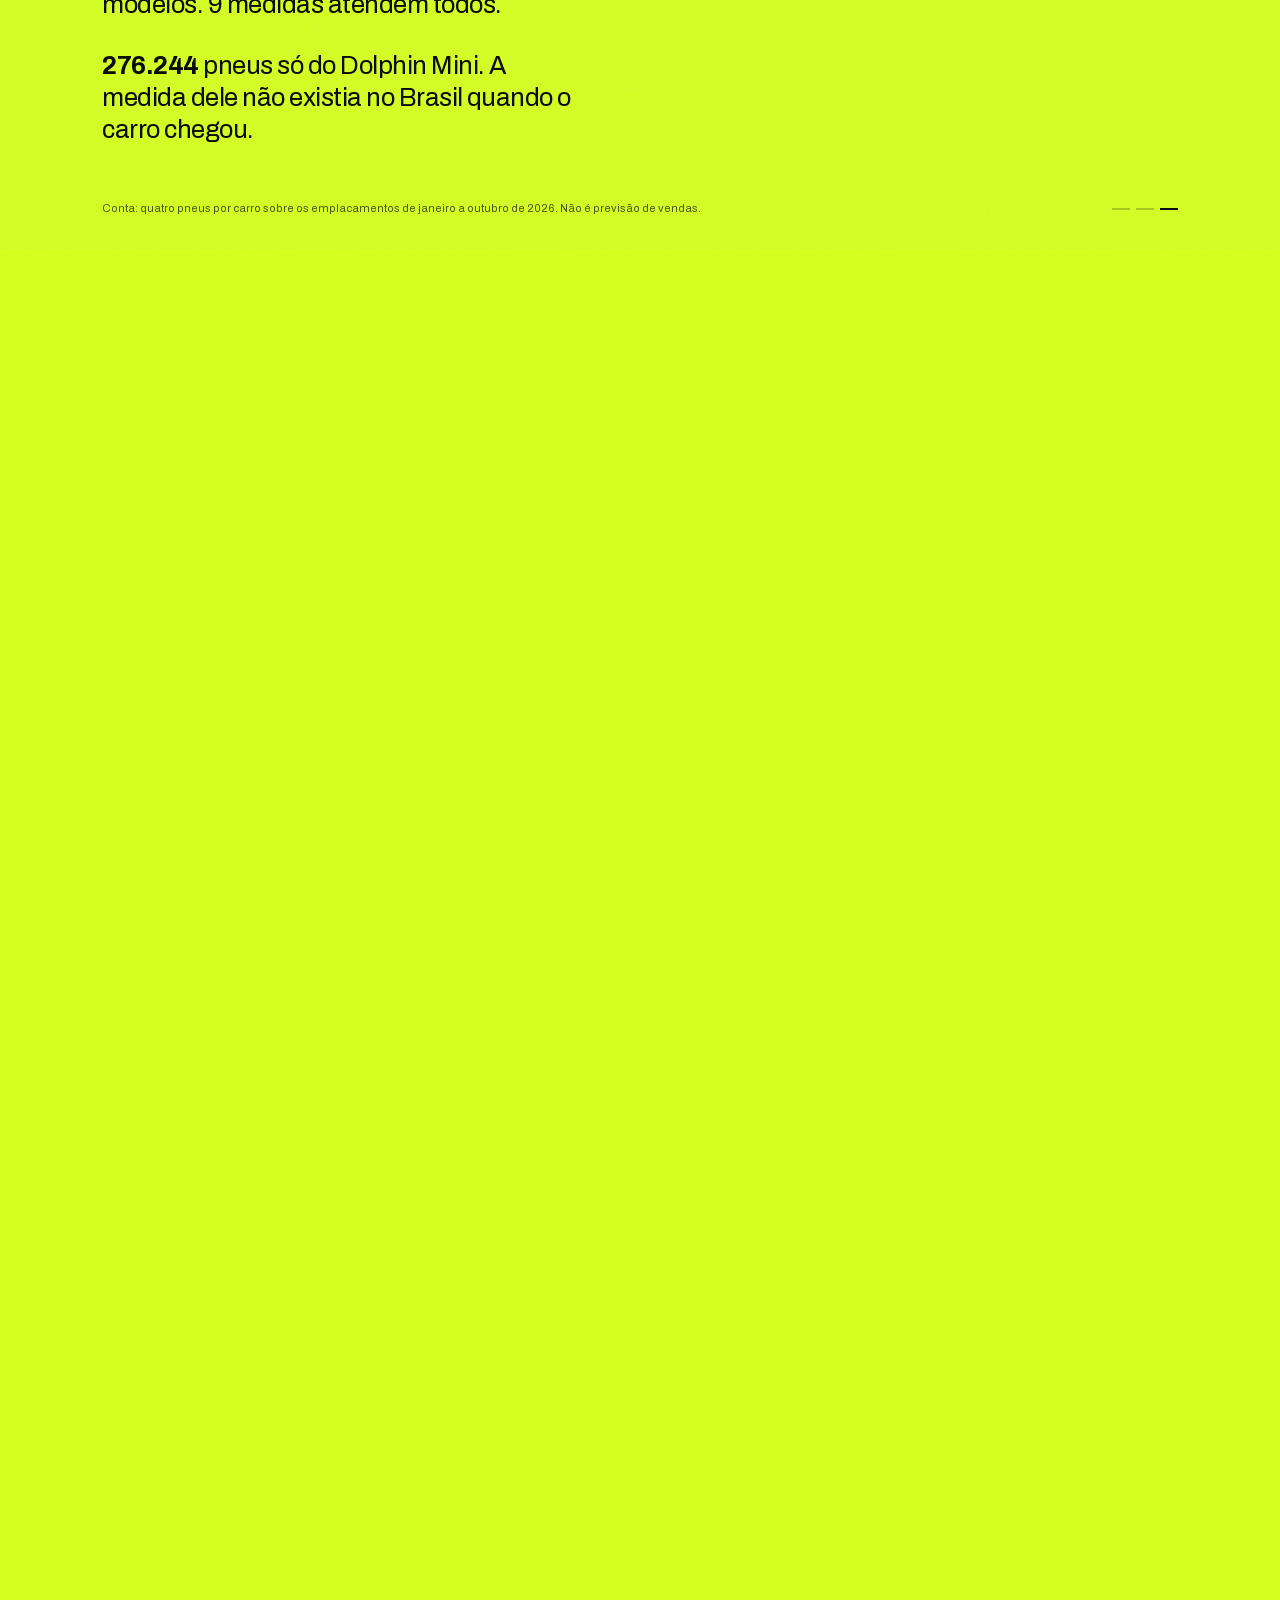
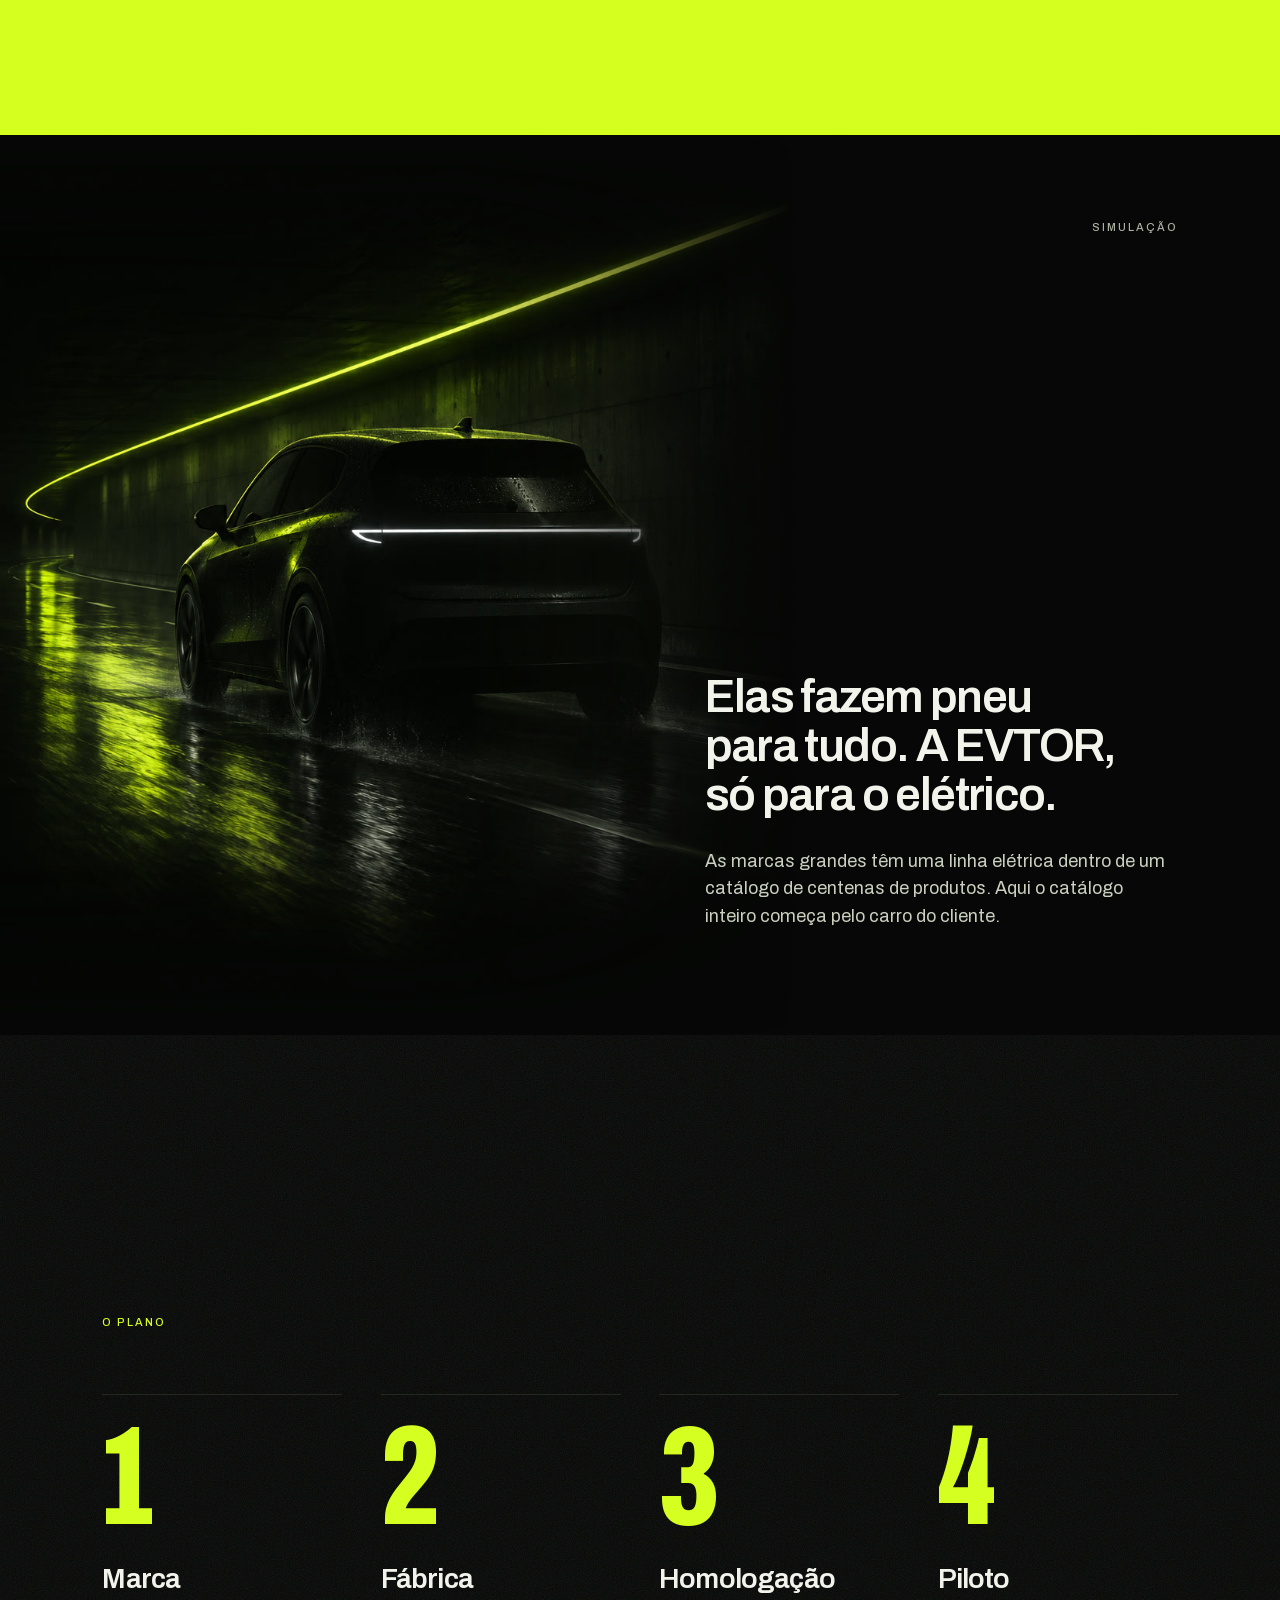
==== commit 72799dbf: "Celular: seções altas da Marca aparecem; pneu em camadas com área própria e sem corte - Revelação da" ====
--- a/index.html
+++ b/index.html
@@ -6,7 +6,7 @@
 <title>EVTOR — Pitch</title>
 <meta name="description" content="EVTOR: o pneu do carro elétrico. Proposta de marca para a América do Sul.">
 <link rel="icon" href="logo/evtor-simbolo.svg">
-<link rel="stylesheet" href="pitch.css">
+<link rel="stylesheet" href="pitch.css?v=5">
 </head>
 <body class="p-pitch">
 
@@ -190,7 +190,7 @@
 </main>
 
 <script src="data/evtor.js"></script>
-<script src="pneu3d.js"></script>
-<script src="pitch.js"></script>
+<script src="pneu3d.js?v=5"></script>
+<script src="pitch.js?v=5"></script>
 </body>
 </html>
--- a/pitch.css
+++ b/pitch.css
@@ -244,6 +244,7 @@
 .vista .etapas li:first-child { transition-delay: 0.1s; }
 
 @media (max-width: 900px) {
+  .tem3d .fundo3d { inset: 64px 0 auto; height: 48%; } /* área só do pneu, entre o topo e o texto */
   .anima .fundo-passo { inset: 0; width: 100%; }
   .anima .fundo-passo.ativo { opacity: 0.3; }
   .fichas, .leitura { max-width: none; }
